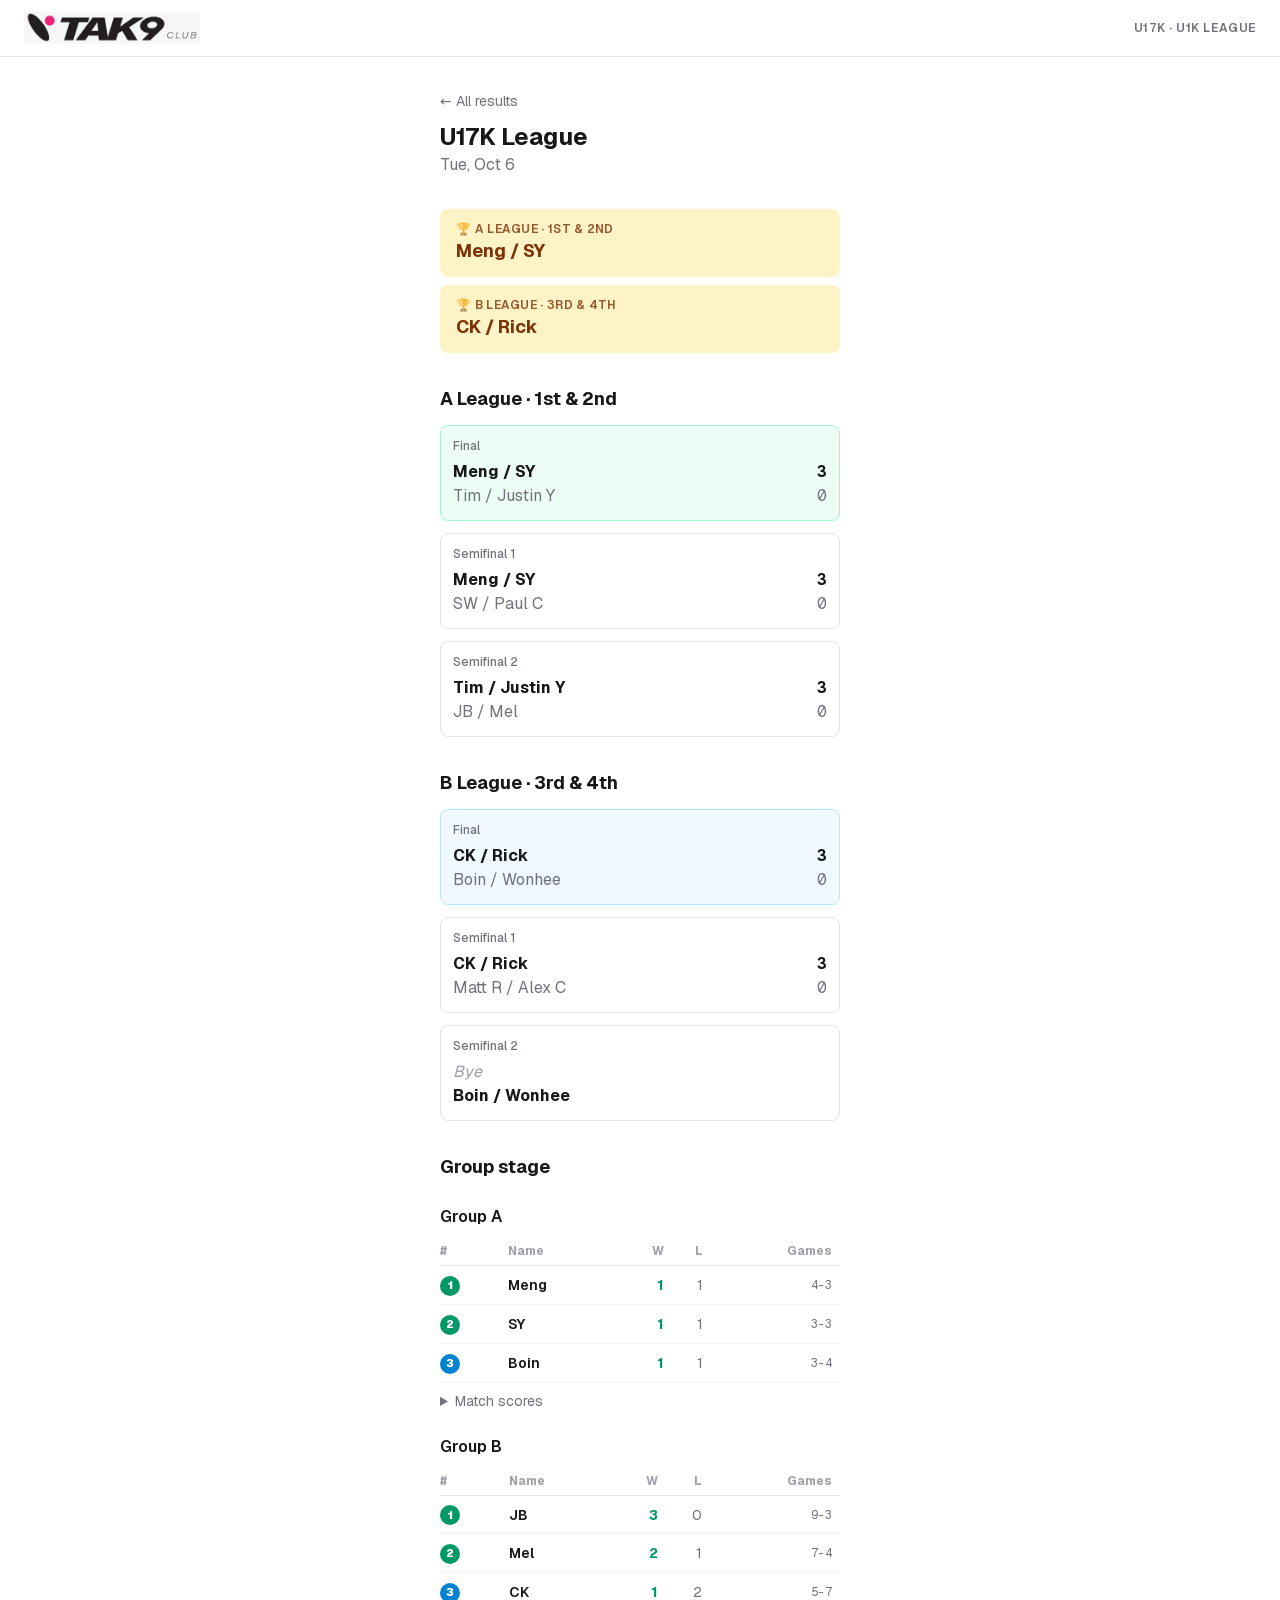
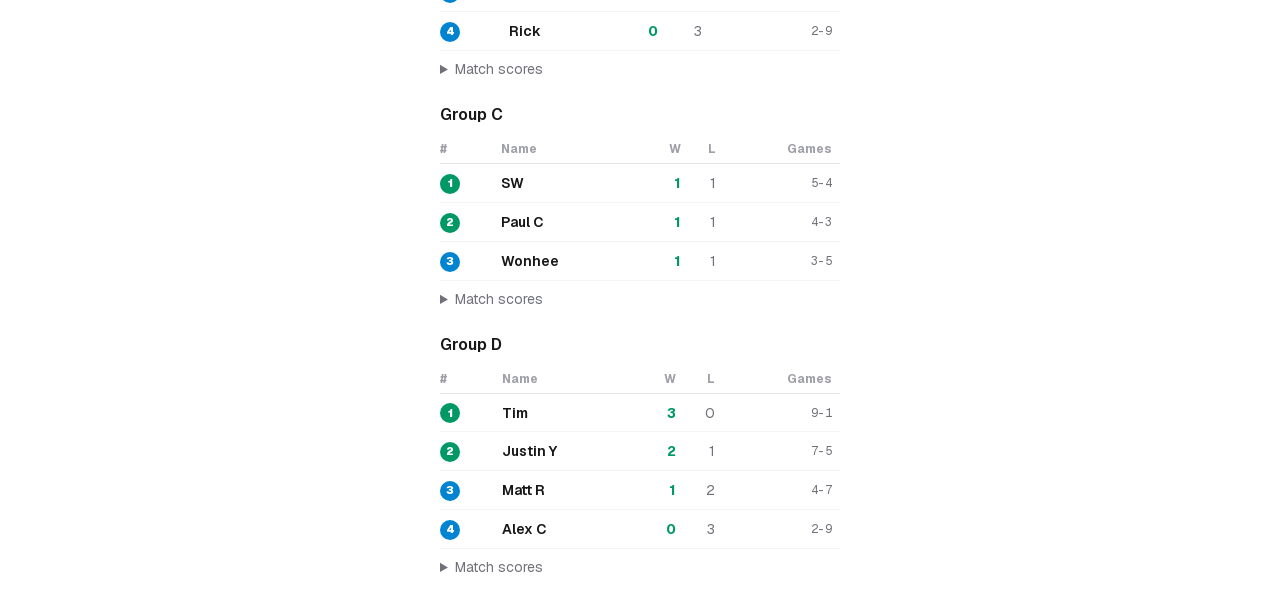
==== 2026-10-06-u17k/index.html @ 20614c5a "Results as of 2026-10-21 11:40" ====
<!DOCTYPE html><html lang="en" class="geist_a71539c9-module__T19VSG__variable geist_mono_8d43a2aa-module__8Li5zG__variable h-full antialiased"><head><meta name="robots" content="noindex, nofollow"><meta charSet="utf-8"/><meta name="viewport" content="width=device-width, initial-scale=1, viewport-fit=cover"/><link rel="preload" href="../assets/tak9-logo.png" as="image"/><link rel="stylesheet" href="../assets/chunks/3dsnnazrlipmu.css" data-precedence="next"/><meta name="theme-color" content="#ffffff" media="(prefers-color-scheme: light)"/><meta name="theme-color" content="#18181b" media="(prefers-color-scheme: dark)"/><title>U17K results · Tue, Oct 6</title><meta name="description" content="TAK9 club members, payments, lessons, and the U17K / U1K league."/><link rel="manifest" /><meta name="mobile-web-app-capable" content="yes"/><meta name="apple-mobile-web-app-title" content="TAK9"/><meta name="apple-mobile-web-app-status-bar-style" content="default"/><link rel="icon"  sizes="256x256" type="image/x-icon"/><link rel="apple-touch-icon"  sizes="180x180" type="image/png"/><meta name="next-size-adjust" content=""/></head><body class="min-h-full flex flex-col bg-white text-zinc-900 dark:bg-zinc-950 dark:text-zinc-100"><div hidden=""><!--$--><!--/$--></div><header class="border-b border-zinc-200 bg-white px-4 py-3 sm:px-6 dark:border-zinc-800 dark:bg-zinc-900 "><div class="mx-auto flex max-w-7xl flex-wrap items-center justify-between gap-x-4 gap-y-2"><img src="../assets/tak9-logo.png" alt="TAK9 CLUB Logo" class="h-8 w-auto object-contain dark:rounded dark:bg-white dark:px-2 dark:py-0.5"/><span class="text-xs font-semibold tracking-wider text-zinc-500 dark:text-zinc-400">U17K · U1K LEAGUE</span></div></header><main class="flex flex-1 flex-col"><div class="mx-auto flex w-full max-w-md flex-col gap-8 px-4 py-8 sm:px-6"><div><a class="text-sm text-zinc-500 hover:text-zinc-900 dark:hover:text-zinc-200" href="../">← All results</a><h1 class="mt-2 text-2xl font-bold">U17K<!-- --> League</h1><p class="text-zinc-500">Tue, Oct 6</p></div><section class="flex flex-col gap-2"><div class="rounded-lg bg-amber-100 px-4 py-3 text-amber-900 dark:bg-amber-900/30 dark:text-amber-200"><div class="text-xs font-semibold tracking-wide uppercase opacity-80">🏆 <!-- -->A League · 1st &amp; 2nd</div><div class="text-lg font-bold">Meng / SY</div></div><div class="rounded-lg bg-amber-100 px-4 py-3 text-amber-900 dark:bg-amber-900/30 dark:text-amber-200"><div class="text-xs font-semibold tracking-wide uppercase opacity-80">🏆 <!-- -->B League · 3rd &amp; 4th</div><div class="text-lg font-bold">CK / Rick</div></div></section><section class="flex flex-col gap-3"><h2 class="text-lg font-bold">A League · 1st &amp; 2nd</h2><div class="rounded-lg border p-3 border-emerald-200 bg-emerald-50 dark:border-emerald-900 dark:bg-emerald-950/40"><div class="mb-1.5 text-xs font-medium text-zinc-500">Final</div><div class="flex items-center justify-between gap-3"><span class="font-bold">Meng / SY</span><span class="font-mono font-bold">3</span></div><div class="flex items-center justify-between gap-3"><span class="text-zinc-500">Tim / Justin Y</span><span class="font-mono text-zinc-500">0</span></div></div><div class="rounded-lg border p-3 border-zinc-200 dark:border-zinc-800"><div class="mb-1.5 text-xs font-medium text-zinc-500">Semifinal 1</div><div class="flex items-center justify-between gap-3"><span class="font-bold">Meng / SY</span><span class="font-mono font-bold">3</span></div><div class="flex items-center justify-between gap-3"><span class="text-zinc-500">SW / Paul C</span><span class="font-mono text-zinc-500">0</span></div></div><div class="rounded-lg border p-3 border-zinc-200 dark:border-zinc-800"><div class="mb-1.5 text-xs font-medium text-zinc-500">Semifinal 2</div><div class="flex items-center justify-between gap-3"><span class="font-bold">Tim / Justin Y</span><span class="font-mono font-bold">3</span></div><div class="flex items-center justify-between gap-3"><span class="text-zinc-500">JB / Mel</span><span class="font-mono text-zinc-500">0</span></div></div></section><section class="flex flex-col gap-3"><h2 class="text-lg font-bold">B League · 3rd &amp; 4th</h2><div class="rounded-lg border p-3 border-sky-200 bg-sky-50 dark:border-sky-900 dark:bg-sky-950/40"><div class="mb-1.5 text-xs font-medium text-zinc-500">Final</div><div class="flex items-center justify-between gap-3"><span class="font-bold">CK / Rick</span><span class="font-mono font-bold">3</span></div><div class="flex items-center justify-between gap-3"><span class="text-zinc-500">Boin / Wonhee</span><span class="font-mono text-zinc-500">0</span></div></div><div class="rounded-lg border p-3 border-zinc-200 dark:border-zinc-800"><div class="mb-1.5 text-xs font-medium text-zinc-500">Semifinal 1</div><div class="flex items-center justify-between gap-3"><span class="font-bold">CK / Rick</span><span class="font-mono font-bold">3</span></div><div class="flex items-center justify-between gap-3"><span class="text-zinc-500">Matt R / Alex C</span><span class="font-mono text-zinc-500">0</span></div></div><div class="rounded-lg border p-3 border-zinc-200 dark:border-zinc-800"><div class="mb-1.5 text-xs font-medium text-zinc-500">Semifinal 2</div><div class="flex items-center justify-between gap-3"><span class="text-zinc-400 italic">Bye</span><span class="font-mono text-zinc-500"></span></div><div class="flex items-center justify-between gap-3"><span class="font-bold">Boin / Wonhee</span><span class="font-mono font-bold"></span></div></div></section><section class="flex flex-col gap-6"><h2 class="text-lg font-bold">Group stage</h2><div class="flex flex-col gap-2"><h3 class="font-semibold">Group <!-- -->A</h3><table class="w-full text-sm"><thead><tr class="border-b border-zinc-200 text-left text-xs font-bold text-zinc-400 dark:border-zinc-800"><th class="py-1.5 pr-2">#</th><th class="py-1.5 pr-2">Name</th><th class="py-1.5 pr-2 text-right">W</th><th class="py-1.5 pr-2 text-right">L</th><th class="py-1.5 pr-2 text-right">Games</th></tr></thead><tbody><tr class="border-b border-zinc-100 dark:border-zinc-900"><td class="py-2 pr-2 font-bold"><span class="inline-flex h-5 w-5 items-center justify-center rounded-full text-[11px] bg-emerald-600 text-white font-black">1</span></td><td class="py-2 pr-2 font-semibold">Meng</td><td class="py-2 pr-2 text-right font-bold text-emerald-600 dark:text-emerald-400">1</td><td class="py-2 pr-2 text-right text-zinc-500">1</td><td class="py-2 pr-2 text-right text-zinc-500 font-mono text-xs">4<!-- -->-<!-- -->3</td></tr><tr class="border-b border-zinc-100 dark:border-zinc-900"><td class="py-2 pr-2 font-bold"><span class="inline-flex h-5 w-5 items-center justify-center rounded-full text-[11px] bg-emerald-600 text-white font-black">2</span></td><td class="py-2 pr-2 font-semibold">SY</td><td class="py-2 pr-2 text-right font-bold text-emerald-600 dark:text-emerald-400">1</td><td class="py-2 pr-2 text-right text-zinc-500">1</td><td class="py-2 pr-2 text-right text-zinc-500 font-mono text-xs">3<!-- -->-<!-- -->3</td></tr><tr class="border-b border-zinc-100 dark:border-zinc-900"><td class="py-2 pr-2 font-bold"><span class="inline-flex h-5 w-5 items-center justify-center rounded-full text-[11px] bg-sky-600 text-white font-black">3</span></td><td class="py-2 pr-2 font-semibold">Boin</td><td class="py-2 pr-2 text-right font-bold text-emerald-600 dark:text-emerald-400">1</td><td class="py-2 pr-2 text-right text-zinc-500">1</td><td class="py-2 pr-2 text-right text-zinc-500 font-mono text-xs">3<!-- -->-<!-- -->4</td></tr></tbody></table><details class="text-sm"><summary class="cursor-pointer text-zinc-500">Match scores</summary><ul class="mt-2 flex flex-col gap-1"><li class="grid grid-cols-[1fr_auto_1fr] items-center gap-3"><span class="font-semibold">Meng</span><span class="font-mono text-xs text-zinc-500">3-0</span><span class="text-right text-zinc-500">SY</span></li><li class="grid grid-cols-[1fr_auto_1fr] items-center gap-3"><span class="text-zinc-500">Meng</span><span class="font-mono text-xs text-zinc-500">1-3</span><span class="text-right font-semibold">Boin</span></li><li class="grid grid-cols-[1fr_auto_1fr] items-center gap-3"><span class="font-semibold">SY</span><span class="font-mono text-xs text-zinc-500">3-0</span><span class="text-right text-zinc-500">Boin</span></li></ul></details></div><div class="flex flex-col gap-2"><h3 class="font-semibold">Group <!-- -->B</h3><table class="w-full text-sm"><thead><tr class="border-b border-zinc-200 text-left text-xs font-bold text-zinc-400 dark:border-zinc-800"><th class="py-1.5 pr-2">#</th><th class="py-1.5 pr-2">Name</th><th class="py-1.5 pr-2 text-right">W</th><th class="py-1.5 pr-2 text-right">L</th><th class="py-1.5 pr-2 text-right">Games</th></tr></thead><tbody><tr class="border-b border-zinc-100 dark:border-zinc-900"><td class="py-2 pr-2 font-bold"><span class="inline-flex h-5 w-5 items-center justify-center rounded-full text-[11px] bg-emerald-600 text-white font-black">1</span></td><td class="py-2 pr-2 font-semibold">JB</td><td class="py-2 pr-2 text-right font-bold text-emerald-600 dark:text-emerald-400">3</td><td class="py-2 pr-2 text-right text-zinc-500">0</td><td class="py-2 pr-2 text-right text-zinc-500 font-mono text-xs">9<!-- -->-<!-- -->3</td></tr><tr class="border-b border-zinc-100 dark:border-zinc-900"><td class="py-2 pr-2 font-bold"><span class="inline-flex h-5 w-5 items-center justify-center rounded-full text-[11px] bg-emerald-600 text-white font-black">2</span></td><td class="py-2 pr-2 font-semibold">Mel</td><td class="py-2 pr-2 text-right font-bold text-emerald-600 dark:text-emerald-400">2</td><td class="py-2 pr-2 text-right text-zinc-500">1</td><td class="py-2 pr-2 text-right text-zinc-500 font-mono text-xs">7<!-- -->-<!-- -->4</td></tr><tr class="border-b border-zinc-100 dark:border-zinc-900"><td class="py-2 pr-2 font-bold"><span class="inline-flex h-5 w-5 items-center justify-center rounded-full text-[11px] bg-sky-600 text-white font-black">3</span></td><td class="py-2 pr-2 font-semibold">CK</td><td class="py-2 pr-2 text-right font-bold text-emerald-600 dark:text-emerald-400">1</td><td class="py-2 pr-2 text-right text-zinc-500">2</td><td class="py-2 pr-2 text-right text-zinc-500 font-mono text-xs">5<!-- -->-<!-- -->7</td></tr><tr class="border-b border-zinc-100 dark:border-zinc-900"><td class="py-2 pr-2 font-bold"><span class="inline-flex h-5 w-5 items-center justify-center rounded-full text-[11px] bg-sky-600 text-white font-black">4</span></td><td class="py-2 pr-2 font-semibold">Rick</td><td class="py-2 pr-2 text-right font-bold text-emerald-600 dark:text-emerald-400">0</td><td class="py-2 pr-2 text-right text-zinc-500">3</td><td class="py-2 pr-2 text-right text-zinc-500 font-mono text-xs">2<!-- -->-<!-- -->9</td></tr></tbody></table><details class="text-sm"><summary class="cursor-pointer text-zinc-500">Match scores</summary><ul class="mt-2 flex flex-col gap-1"><li class="grid grid-cols-[1fr_auto_1fr] items-center gap-3"><span class="font-semibold">Mel</span><span class="font-mono text-xs text-zinc-500">3-1</span><span class="text-right text-zinc-500">CK</span></li><li class="grid grid-cols-[1fr_auto_1fr] items-center gap-3"><span class="text-zinc-500">Rick</span><span class="font-mono text-xs text-zinc-500">1-3</span><span class="text-right font-semibold">JB</span></li><li class="grid grid-cols-[1fr_auto_1fr] items-center gap-3"><span class="font-semibold">Mel</span><span class="font-mono text-xs text-zinc-500">3-0</span><span class="text-right text-zinc-500">Rick</span></li><li class="grid grid-cols-[1fr_auto_1fr] items-center gap-3"><span class="text-zinc-500">CK</span><span class="font-mono text-xs text-zinc-500">1-3</span><span class="text-right font-semibold">JB</span></li><li class="grid grid-cols-[1fr_auto_1fr] items-center gap-3"><span class="text-zinc-500">Mel</span><span class="font-mono text-xs text-zinc-500">1-3</span><span class="text-right font-semibold">JB</span></li><li class="grid grid-cols-[1fr_auto_1fr] items-center gap-3"><span class="font-semibold">CK</span><span class="font-mono text-xs text-zinc-500">3-1</span><span class="text-right text-zinc-500">Rick</span></li></ul></details></div><div class="flex flex-col gap-2"><h3 class="font-semibold">Group <!-- -->C</h3><table class="w-full text-sm"><thead><tr class="border-b border-zinc-200 text-left text-xs font-bold text-zinc-400 dark:border-zinc-800"><th class="py-1.5 pr-2">#</th><th class="py-1.5 pr-2">Name</th><th class="py-1.5 pr-2 text-right">W</th><th class="py-1.5 pr-2 text-right">L</th><th class="py-1.5 pr-2 text-right">Games</th></tr></thead><tbody><tr class="border-b border-zinc-100 dark:border-zinc-900"><td class="py-2 pr-2 font-bold"><span class="inline-flex h-5 w-5 items-center justify-center rounded-full text-[11px] bg-emerald-600 text-white font-black">1</span></td><td class="py-2 pr-2 font-semibold">SW</td><td class="py-2 pr-2 text-right font-bold text-emerald-600 dark:text-emerald-400">1</td><td class="py-2 pr-2 text-right text-zinc-500">1</td><td class="py-2 pr-2 text-right text-zinc-500 font-mono text-xs">5<!-- -->-<!-- -->4</td></tr><tr class="border-b border-zinc-100 dark:border-zinc-900"><td class="py-2 pr-2 font-bold"><span class="inline-flex h-5 w-5 items-center justify-center rounded-full text-[11px] bg-emerald-600 text-white font-black">2</span></td><td class="py-2 pr-2 font-semibold">Paul C</td><td class="py-2 pr-2 text-right font-bold text-emerald-600 dark:text-emerald-400">1</td><td class="py-2 pr-2 text-right text-zinc-500">1</td><td class="py-2 pr-2 text-right text-zinc-500 font-mono text-xs">4<!-- -->-<!-- -->3</td></tr><tr class="border-b border-zinc-100 dark:border-zinc-900"><td class="py-2 pr-2 font-bold"><span class="inline-flex h-5 w-5 items-center justify-center rounded-full text-[11px] bg-sky-600 text-white font-black">3</span></td><td class="py-2 pr-2 font-semibold">Wonhee</td><td class="py-2 pr-2 text-right font-bold text-emerald-600 dark:text-emerald-400">1</td><td class="py-2 pr-2 text-right text-zinc-500">1</td><td class="py-2 pr-2 text-right text-zinc-500 font-mono text-xs">3<!-- -->-<!-- -->5</td></tr></tbody></table><details class="text-sm"><summary class="cursor-pointer text-zinc-500">Match scores</summary><ul class="mt-2 flex flex-col gap-1"><li class="grid grid-cols-[1fr_auto_1fr] items-center gap-3"><span class="text-zinc-500">Paul C</span><span class="font-mono text-xs text-zinc-500">1-3</span><span class="text-right font-semibold">SW</span></li><li class="grid grid-cols-[1fr_auto_1fr] items-center gap-3"><span class="font-semibold">Paul C</span><span class="font-mono text-xs text-zinc-500">3-0</span><span class="text-right text-zinc-500">Wonhee</span></li><li class="grid grid-cols-[1fr_auto_1fr] items-center gap-3"><span class="text-zinc-500">SW</span><span class="font-mono text-xs text-zinc-500">2-3</span><span class="text-right font-semibold">Wonhee</span></li></ul></details></div><div class="flex flex-col gap-2"><h3 class="font-semibold">Group <!-- -->D</h3><table class="w-full text-sm"><thead><tr class="border-b border-zinc-200 text-left text-xs font-bold text-zinc-400 dark:border-zinc-800"><th class="py-1.5 pr-2">#</th><th class="py-1.5 pr-2">Name</th><th class="py-1.5 pr-2 text-right">W</th><th class="py-1.5 pr-2 text-right">L</th><th class="py-1.5 pr-2 text-right">Games</th></tr></thead><tbody><tr class="border-b border-zinc-100 dark:border-zinc-900"><td class="py-2 pr-2 font-bold"><span class="inline-flex h-5 w-5 items-center justify-center rounded-full text-[11px] bg-emerald-600 text-white font-black">1</span></td><td class="py-2 pr-2 font-semibold">Tim</td><td class="py-2 pr-2 text-right font-bold text-emerald-600 dark:text-emerald-400">3</td><td class="py-2 pr-2 text-right text-zinc-500">0</td><td class="py-2 pr-2 text-right text-zinc-500 font-mono text-xs">9<!-- -->-<!-- -->1</td></tr><tr class="border-b border-zinc-100 dark:border-zinc-900"><td class="py-2 pr-2 font-bold"><span class="inline-flex h-5 w-5 items-center justify-center rounded-full text-[11px] bg-emerald-600 text-white font-black">2</span></td><td class="py-2 pr-2 font-semibold">Justin Y</td><td class="py-2 pr-2 text-right font-bold text-emerald-600 dark:text-emerald-400">2</td><td class="py-2 pr-2 text-right text-zinc-500">1</td><td class="py-2 pr-2 text-right text-zinc-500 font-mono text-xs">7<!-- -->-<!-- -->5</td></tr><tr class="border-b border-zinc-100 dark:border-zinc-900"><td class="py-2 pr-2 font-bold"><span class="inline-flex h-5 w-5 items-center justify-center rounded-full text-[11px] bg-sky-600 text-white font-black">3</span></td><td class="py-2 pr-2 font-semibold">Matt R</td><td class="py-2 pr-2 text-right font-bold text-emerald-600 dark:text-emerald-400">1</td><td class="py-2 pr-2 text-right text-zinc-500">2</td><td class="py-2 pr-2 text-right text-zinc-500 font-mono text-xs">4<!-- -->-<!-- -->7</td></tr><tr class="border-b border-zinc-100 dark:border-zinc-900"><td class="py-2 pr-2 font-bold"><span class="inline-flex h-5 w-5 items-center justify-center rounded-full text-[11px] bg-sky-600 text-white font-black">4</span></td><td class="py-2 pr-2 font-semibold">Alex C</td><td class="py-2 pr-2 text-right font-bold text-emerald-600 dark:text-emerald-400">0</td><td class="py-2 pr-2 text-right text-zinc-500">3</td><td class="py-2 pr-2 text-right text-zinc-500 font-mono text-xs">2<!-- -->-<!-- -->9</td></tr></tbody></table><details class="text-sm"><summary class="cursor-pointer text-zinc-500">Match scores</summary><ul class="mt-2 flex flex-col gap-1"><li class="grid grid-cols-[1fr_auto_1fr] items-center gap-3"><span class="font-semibold">Tim</span><span class="font-mono text-xs text-zinc-500">3-0</span><span class="text-right text-zinc-500">Matt R</span></li><li class="grid grid-cols-[1fr_auto_1fr] items-center gap-3"><span class="font-semibold">Justin Y</span><span class="font-mono text-xs text-zinc-500">3-1</span><span class="text-right text-zinc-500">Alex C</span></li><li class="grid grid-cols-[1fr_auto_1fr] items-center gap-3"><span class="font-semibold">Tim</span><span class="font-mono text-xs text-zinc-500">3-1</span><span class="text-right text-zinc-500">Justin Y</span></li><li class="grid grid-cols-[1fr_auto_1fr] items-center gap-3"><span class="font-semibold">Matt R</span><span class="font-mono text-xs text-zinc-500">3-1</span><span class="text-right text-zinc-500">Alex C</span></li><li class="grid grid-cols-[1fr_auto_1fr] items-center gap-3"><span class="font-semibold">Tim</span><span class="font-mono text-xs text-zinc-500">3-0</span><span class="text-right text-zinc-500">Alex C</span></li><li class="grid grid-cols-[1fr_auto_1fr] items-center gap-3"><span class="text-zinc-500">Matt R</span><span class="font-mono text-xs text-zinc-500">1-3</span><span class="text-right font-semibold">Justin Y</span></li></ul></details></div></section></div><!--$--><!--/$--></main></body></html>
---- assets/chunks/3dsnnazrlipmu.css ----
@font-face{font-family:Geist;font-style:normal;font-weight:100 900;font-display:swap;src:url(../media/fef07dbb0973bf53-s.3p2_lha1f2xer.woff2)format("woff2");unicode-range:U+460-52F,U+1C80-1C8A,U+20B4,U+2DE0-2DFF,U+A640-A69F,U+FE2E-FE2F}@font-face{font-family:Geist;font-style:normal;font-weight:100 900;font-display:swap;src:url(../media/8a480f0b521d4e75-s.1qq4vpdcun5oj.woff2)format("woff2");unicode-range:U+301,U+400-45F,U+490-491,U+4B0-4B1,U+2116}@font-face{font-family:Geist;font-style:normal;font-weight:100 900;font-display:swap;src:url(../media/53b9e256198e5412-s.390ncx5urfkfu.woff2)format("woff2");unicode-range:U+102-103,U+110-111,U+128-129,U+168-169,U+1A0-1A1,U+1AF-1B0,U+300-301,U+303-304,U+308-309,U+323,U+329,U+1EA0-1EF9,U+20AB}@font-face{font-family:Geist;font-style:normal;font-weight:100 900;font-display:swap;src:url(../media/7178b3e590c64307-s.21jp631_3pja2.woff2)format("woff2");unicode-range:U+100-2BA,U+2BD-2C5,U+2C7-2CC,U+2CE-2D7,U+2DD-2FF,U+304,U+308,U+329,U+1D00-1DBF,U+1E00-1E9F,U+1EF2-1EFF,U+2020,U+20A0-20AB,U+20AD-20C4,U+2113,U+2C60-2C7F,U+A720-A7FF}@font-face{font-family:Geist;font-style:normal;font-weight:100 900;font-display:swap;src:url(../media/caa3a2e1cccd8315-s.p.0wgildi0cnwt9.woff2)format("woff2");unicode-range:U+??,U+131,U+152-153,U+2BB-2BC,U+2C6,U+2DA,U+2DC,U+304,U+308,U+329,U+2000-206F,U+20AC,U+2122,U+2191,U+2193,U+2212,U+2215,U+FEFF,U+FFFD}@font-face{font-family:Geist Fallback;src:local(Arial);ascent-override:95.94%;descent-override:28.16%;line-gap-override:0.0%;size-adjust:104.76%}.geist_a71539c9-module__T19VSG__className{font-family:Geist,Geist Fallback;font-style:normal}.geist_a71539c9-module__T19VSG__variable{--font-geist-sans:"Geist", "Geist Fallback"}
@font-face{font-family:Geist Mono;font-style:normal;font-weight:100 900;font-display:swap;src:url(../media/5ce348bf30bf5439-s.31988l_ccedte.woff2)format("woff2");unicode-range:U+460-52F,U+1C80-1C8A,U+20B4,U+2DE0-2DFF,U+A640-A69F,U+FE2E-FE2F}@font-face{font-family:Geist Mono;font-style:normal;font-weight:100 900;font-display:swap;src:url(../media/4fa387ec64143e14-s.2tuy5pz7dlieh.woff2)format("woff2");unicode-range:U+301,U+400-45F,U+490-491,U+4B0-4B1,U+2116}@font-face{font-family:Geist Mono;font-style:normal;font-weight:100 900;font-display:swap;src:url(../media/6306c77e7c8268e4-s.2dbetqa9o8jxf.woff2)format("woff2");unicode-range:U+2000-2001,U+2004-2008,U+200A,U+23B8-23BD,U+2500-259F}@font-face{font-family:Geist Mono;font-style:normal;font-weight:100 900;font-display:swap;src:url(../media/7d817b4c03b0c5f1-s.1uyisp29ctx0d.woff2)format("woff2");unicode-range:U+102-103,U+110-111,U+128-129,U+168-169,U+1A0-1A1,U+1AF-1B0,U+300-301,U+303-304,U+308-309,U+323,U+329,U+1EA0-1EF9,U+20AB}@font-face{font-family:Geist Mono;font-style:normal;font-weight:100 900;font-display:swap;src:url(../media/bbc41e54d2fcbd21-s.1rgnod-3esatf.woff2)format("woff2");unicode-range:U+100-2BA,U+2BD-2C5,U+2C7-2CC,U+2CE-2D7,U+2DD-2FF,U+304,U+308,U+329,U+1D00-1DBF,U+1E00-1E9F,U+1EF2-1EFF,U+2020,U+20A0-20AB,U+20AD-20C4,U+2113,U+2C60-2C7F,U+A720-A7FF}@font-face{font-family:Geist Mono;font-style:normal;font-weight:100 900;font-display:swap;src:url(../media/797e433ab948586e-s.p.0r6juujl39pe6.woff2)format("woff2");unicode-range:U+??,U+131,U+152-153,U+2BB-2BC,U+2C6,U+2DA,U+2DC,U+304,U+308,U+329,U+2000-206F,U+20AC,U+2122,U+2191,U+2193,U+2212,U+2215,U+FEFF,U+FFFD}@font-face{font-family:Geist Mono Fallback;src:local(Arial);ascent-override:74.67%;descent-override:21.92%;line-gap-override:0.0%;size-adjust:134.59%}.geist_mono_8d43a2aa-module__8Li5zG__className{font-family:Geist Mono,Geist Mono Fallback;font-style:normal}.geist_mono_8d43a2aa-module__8Li5zG__variable{--font-geist-mono:"Geist Mono", "Geist Mono Fallback"}
@layer properties{@supports (((-webkit-hyphens:none)) and (not (margin-trim:inline))) or ((-moz-orient:inline) and (not (color:rgb(from red r g b)))){*,:before,:after,::backdrop{--tw-translate-x:0;--tw-translate-y:0;--tw-translate-z:0;--tw-rotate-x:initial;--tw-rotate-y:initial;--tw-rotate-z:initial;--tw-skew-x:initial;--tw-skew-y:initial;--tw-divide-y-reverse:0;--tw-border-style:solid;--tw-leading:initial;--tw-font-weight:initial;--tw-tracking:initial;--tw-ordinal:initial;--tw-slashed-zero:initial;--tw-numeric-figure:initial;--tw-numeric-spacing:initial;--tw-numeric-fraction:initial;--tw-shadow:0 0 #0000;--tw-shadow-color:initial;--tw-shadow-alpha:100%;--tw-inset-shadow:0 0 #0000;--tw-inset-shadow-color:initial;--tw-inset-shadow-alpha:100%;--tw-ring-color:initial;--tw-ring-shadow:0 0 #0000;--tw-inset-ring-color:initial;--tw-inset-ring-shadow:0 0 #0000;--tw-ring-inset:initial;--tw-ring-offset-width:0px;--tw-ring-offset-color:#fff;--tw-ring-offset-shadow:0 0 #0000;--tw-blur:initial;--tw-brightness:initial;--tw-contrast:initial;--tw-grayscale:initial;--tw-hue-rotate:initial;--tw-invert:initial;--tw-opacity:initial;--tw-saturate:initial;--tw-sepia:initial;--tw-drop-shadow:initial;--tw-drop-shadow-color:initial;--tw-drop-shadow-alpha:100%;--tw-drop-shadow-size:initial;--tw-backdrop-blur:initial;--tw-backdrop-brightness:initial;--tw-backdrop-contrast:initial;--tw-backdrop-grayscale:initial;--tw-backdrop-hue-rotate:initial;--tw-backdrop-invert:initial;--tw-backdrop-opacity:initial;--tw-backdrop-saturate:initial;--tw-backdrop-sepia:initial;--tw-duration:initial}}}@layer theme{:root,:host{--font-sans:var(--font-geist-sans), "Apple SD Gothic Neo", "Malgun Gothic", "Noto Sans KR", system-ui, sans-serif;--color-red-50:#fef2f2;--color-red-100:#ffe2e2;--color-red-200:#ffcaca;--color-red-300:#ffa3a3;--color-red-400:#ff6568;--color-red-500:#fb2c36;--color-red-600:#e40014;--color-red-700:#bf000f;--color-red-800:#9f0712;--color-red-900:#82181a;--color-red-950:#460809;--color-amber-50:#fffbeb;--color-amber-100:#fef3c6;--color-amber-200:#fee685;--color-amber-300:#ffd236;--color-amber-400:#fcbb00;--color-amber-500:#f99c00;--color-amber-600:#dd7400;--color-amber-700:#b75000;--color-amber-800:#953d00;--color-amber-900:#7b3306;--color-amber-950:#461901;--color-emerald-50:#ecfdf5;--color-emerald-100:#d0fae5;--color-emerald-200:#a4f4cf;--color-emerald-300:#5ee9b5;--color-emerald-400:#00d294;--color-emerald-500:#00bb7f;--color-emerald-600:#009767;--color-emerald-700:#007956;--color-emerald-800:#005f46;--color-emerald-900:#004e3b;--color-emerald-950:#002c22;--color-sky-50:#f0f9ff;--color-sky-100:#dff2fe;--color-sky-200:#b8e6fe;--color-sky-300:#77d4ff;--color-sky-400:#00bcfe;--color-sky-500:#00a5ef;--color-sky-600:#0084cc;--color-sky-800:#005986;--color-sky-900:#024a70;--color-sky-950:#052f4a;--color-indigo-100:#e0e7ff;--color-indigo-200:#c7d2ff;--color-indigo-300:#a4b3ff;--color-indigo-400:#7d87ff;--color-indigo-500:#625fff;--color-indigo-600:#4f39f6;--color-indigo-700:#432dd7;--color-indigo-800:#372aac;--color-indigo-950:#1e1a4d;--color-violet-50:#f5f3ff;--color-violet-100:#ede9fe;--color-violet-200:#ddd6ff;--color-violet-300:#c4b4ff;--color-violet-500:#8d54ff;--color-violet-800:#5d0ec0;--color-violet-900:#4d179a;--color-violet-950:#2f0d68;--color-fuchsia-50:#fdf4ff;--color-fuchsia-100:#fae8ff;--color-fuchsia-200:#f6cfff;--color-fuchsia-300:#f2a9ff;--color-fuchsia-700:#a600b5;--color-fuchsia-900:#721378;--color-fuchsia-950:#4b004f;--color-rose-50:#fff1f2;--color-rose-200:#ffccd3;--color-rose-300:#ffa2ae;--color-rose-500:#ff2357;--color-rose-600:#e70044;--color-rose-800:#a30037;--color-rose-900:#8b0836;--color-rose-950:#4d0218;--color-zinc-50:#fafafa;--color-zinc-100:#f4f4f5;--color-zinc-200:#e4e4e7;--color-zinc-300:#d4d4d8;--color-zinc-400:#9f9fa9;--color-zinc-500:#71717b;--color-zinc-600:#52525c;--color-zinc-700:#3f3f46;--color-zinc-800:#27272a;--color-zinc-900:#18181b;--color-zinc-950:#09090b;--color-black:#000;--color-white:#fff;--spacing:.25rem;--container-xs:20rem;--container-sm:24rem;--container-md:28rem;--container-2xl:42rem;--container-3xl:48rem;--container-5xl:64rem;--container-6xl:72rem;--container-7xl:80rem;--text-xs:.75rem;--text-xs--line-height:calc(1 / .75);--text-sm:.875rem;--text-sm--line-height:calc(1.25 / .875);--text-base:1rem;--text-base--line-height:calc(1.5 / 1);--text-lg:1.125rem;--text-lg--line-height:calc(1.75 / 1.125);--text-xl:1.25rem;--text-xl--line-height:calc(1.75 / 1.25);--text-2xl:1.5rem;--text-2xl--line-height:calc(2 / 1.5);--text-3xl:1.875rem;--text-3xl--line-height:calc(2.25 / 1.875);--text-4xl:2.25rem;--text-4xl--line-height:calc(2.5 / 2.25);--text-5xl:3rem;--text-5xl--line-height:1;--text-6xl:3.75rem;--text-6xl--line-height:1;--font-weight-normal:400;--font-weight-medium:500;--font-weight-semibold:600;--font-weight-bold:700;--font-weight-extrabold:800;--font-weight-black:900;--tracking-tight:-.025em;--tracking-wide:.025em;--tracking-wider:.05em;--leading-tight:1.25;--leading-snug:1.375;--leading-relaxed:1.625;--radius-sm:.25rem;--radius-md:.375rem;--radius-lg:.5rem;--radius-xl:.75rem;--radius-2xl:1rem;--radius-3xl:1.5rem;--animate-ping:ping 1s cubic-bezier(0, 0, .2, 1) infinite;--animate-pulse:pulse 2s cubic-bezier(.4, 0, .6, 1) infinite;--blur-xs:4px;--blur-md:12px;--blur-2xl:40px;--default-transition-duration:.15s;--default-transition-timing-function:cubic-bezier(.4, 0, .2, 1);--default-font-family:var(--font-geist-sans), "Apple SD Gothic Neo", "Malgun Gothic", "Noto Sans KR", system-ui, sans-serif;--default-mono-font-family:var(--font-geist-mono)}@supports (color:lab(0% 0 0)){:root,:host{--color-red-50:lab(96.5005% 4.18508 1.52328);--color-red-100:lab(92.243% 10.2865 3.83865);--color-red-200:lab(86.017% 19.8815 7.75869);--color-red-300:lab(76.5514% 36.422 15.5335);--color-red-400:lab(63.7053% 60.745 31.3109);--color-red-500:lab(55.4814% 75.0732 48.8528);--color-red-600:lab(48.4493% 77.4328 61.5452);--color-red-700:lab(40.4273% 67.2623 53.7441);--color-red-800:lab(33.7174% 55.8993 41.0293);--color-red-900:lab(28.5139% 44.5539 29.0463);--color-red-950:lab(13.003% 29.04 16.7519);--color-amber-50:lab(98.6252% -.635922 8.42309);--color-amber-100:lab(95.916% -1.21653 23.111);--color-amber-200:lab(91.7203% -.505269 49.9084);--color-amber-300:lab(86.4156% 6.13147 78.3961);--color-amber-400:lab(80.1641% 16.6016 99.2089);--color-amber-500:lab(72.7183% 31.8672 97.9407);--color-amber-600:lab(60.3514% 40.5624 87.1228);--color-amber-700:lab(47.2709% 42.9082 69.2966);--color-amber-800:lab(37.8822% 37.1699 52.2718);--color-amber-900:lab(31.2288% 30.2627 40.0378);--color-amber-950:lab(15.8111% 20.9107 23.3752);--color-emerald-50:lab(97.8462% -6.94966 1.85487);--color-emerald-100:lab(94.9004% -17.0769 5.63836);--color-emerald-200:lab(90.2247% -31.039 9.47084);--color-emerald-300:lab(83.9203% -48.7124 13.8849);--color-emerald-400:lab(75.0771% -60.7313 19.4147);--color-emerald-500:lab(66.9756% -58.27 19.5419);--color-emerald-600:lab(55.0481% -49.9246 15.93);--color-emerald-700:lab(44.4871% -41.0396 11.0361);--color-emerald-800:lab(35.3675% -33.1188 8.04002);--color-emerald-900:lab(28.8637% -26.9249 5.45986);--color-emerald-950:lab(15.0582% -17.9507 2.38369);--color-sky-50:lab(97.3623% -2.33802 -4.13098);--color-sky-100:lab(94.3709% -4.56053 -8.23453);--color-sky-200:lab(88.6983% -11.3978 -16.8488);--color-sky-300:lab(80.3307% -20.2945 -31.385);--color-sky-400:lab(70.687% -23.6078 -45.9483);--color-sky-500:lab(63.3038% -18.433 -51.0407);--color-sky-600:lab(51.7754% -11.4712 -49.8349);--color-sky-800:lab(35.164% -9.57692 -34.4068);--color-sky-900:lab(29.1959% -8.34689 -28.2453);--color-sky-950:lab(17.8299% -5.31271 -21.1584);--color-indigo-100:lab(91.6577% 1.04591 -12.7199);--color-indigo-200:lab(84.4329% 3.18977 -23.9688);--color-indigo-300:lab(74.0235% 8.54138 -41.6075);--color-indigo-400:lab(59.866% 22.4834 -64.4485);--color-indigo-500:lab(48.295% 38.3129 -81.9673);--color-indigo-600:lab(38.4009% 52.6132 -92.3857);--color-indigo-700:lab(32.4486% 49.2217 -84.6695);--color-indigo-800:lab(26.6645% 37.9804 -68.6402);--color-indigo-950:lab(12.4853% 14.9672 -31.3418);--color-violet-50:lab(96.2416% 2.28849 -5.51657);--color-violet-100:lab(93.0838% 4.35197 -9.88284);--color-violet-200:lab(87.0888% 8.53688 -19.4189);--color-violet-300:lab(76.7419% 18.3911 -37.0706);--color-violet-500:lab(49.9355% 55.1776 -81.8963);--color-violet-800:lab(29.3188% 57.7986 -76.1493);--color-violet-900:lab(24.3783% 45.7525 -61.4902);--color-violet-950:lab(14.0706% 33.3353 -46.7553);--color-fuchsia-50:lab(97.1083% 4.46233 -4.09334);--color-fuchsia-100:lab(93.9419% 9.57647 -9.08735);--color-fuchsia-200:lab(87.7108% 19.9958 -18.2054);--color-fuchsia-300:lab(78.5378% 39.3533 -32.9615);--color-fuchsia-700:lab(39.787% 72.2653 -53.1244);--color-fuchsia-900:lab(27.755% 48.6174 -34.3553);--color-fuchsia-950:lab(15.7348% 39.0235 -27.4073);--color-rose-50:lab(96.2369% 4.94155 1.28011);--color-rose-200:lab(86.806% 19.1909 4.07754);--color-rose-300:lab(76.6339% 38.3549 9.68835);--color-rose-500:lab(56.101% 79.4328 31.4532);--color-rose-600:lab(49.1882% 81.577 36.0311);--color-rose-800:lab(34.6481% 60.802 20.1957);--color-rose-900:lab(29.7104% 51.514 12.6253);--color-rose-950:lab(14.2323% 34.0086 9.80922);--color-zinc-50:lab(98.26% 0 0);--color-zinc-100:lab(96.1634% .0993311 -.364041);--color-zinc-200:lab(90.6853% .399232 -1.45452);--color-zinc-300:lab(84.9837% .601262 -2.17986);--color-zinc-400:lab(65.6464% 1.53497 -5.42429);--color-zinc-500:lab(47.8878% 1.65477 -5.77283);--color-zinc-600:lab(35.1166% 1.78212 -6.1173);--color-zinc-700:lab(26.8019% 1.35387 -4.68303);--color-zinc-800:lab(15.7305% .613764 -2.16959);--color-zinc-900:lab(8.30603% .618205 -2.16572);--color-zinc-950:lab(2.51107% .242703 -.886115)}}}@layer base{*,:after,:before,::backdrop{box-sizing:border-box;border:0 solid;margin:0;padding:0}::file-selector-button{box-sizing:border-box;border:0 solid;margin:0;padding:0}html,:host{-webkit-text-size-adjust:100%;tab-size:4;line-height:1.5;font-family:var(--default-font-family,-apple-system, BlinkMacSystemFont, "Segoe UI", Roboto, "Helvetica Neue", "Noto Sans", Arial, sans-serif, "Apple Color Emoji", "Segoe UI Emoji", "Segoe UI Symbol", "Noto Color Emoji");font-feature-settings:var(--default-font-feature-settings,normal);font-variation-settings:var(--default-font-variation-settings,normal);-webkit-tap-highlight-color:transparent}hr{height:0;color:inherit;border-top-width:1px}abbr:where([title]){-webkit-text-decoration:underline dotted;text-decoration:underline dotted}h1,h2,h3,h4,h5,h6{font-size:inherit;font-weight:inherit}a{color:inherit;-webkit-text-decoration:inherit;-webkit-text-decoration:inherit;-webkit-text-decoration:inherit;-webkit-text-decoration:inherit;text-decoration:inherit}b,strong{font-weight:bolder}code,kbd,samp,pre{font-family:var(--default-mono-font-family,ui-monospace, SFMono-Regular, Menlo, Monaco, Consolas, "Liberation Mono", "Courier New", monospace);font-feature-settings:var(--default-mono-font-feature-settings,normal);font-variation-settings:var(--default-mono-font-variation-settings,normal);font-size:1em}small{font-size:80%}sub,sup{vertical-align:baseline;font-size:75%;line-height:0;position:relative}sub{bottom:-.25em}sup{top:-.5em}table{text-indent:0;border-color:inherit;border-collapse:collapse}:-moz-focusring:where(:not(iframe)){outline:auto}progress{vertical-align:baseline}summary{display:list-item}ol,ul,menu{list-style:none}img,svg,video,canvas,audio,iframe,embed,object{vertical-align:middle;display:block}img,video{max-width:100%;height:auto}button,input,select,optgroup,textarea{font:inherit;font-feature-settings:inherit;font-variation-settings:inherit;letter-spacing:inherit;color:inherit;opacity:1;background-color:#0000;border-radius:0}::file-selector-button{font:inherit;font-feature-settings:inherit;font-variation-settings:inherit;letter-spacing:inherit;color:inherit;opacity:1;background-color:#0000;border-radius:0}:where(select:is([multiple],[size])) optgroup{font-weight:bolder}:where(select:is([multiple],[size])) optgroup option{padding-inline-start:20px}::file-selector-button{margin-inline-end:4px}::placeholder{opacity:1}@supports (not ((-webkit-appearance:-apple-pay-button))) or (contain-intrinsic-size:1px){::placeholder{color:currentColor}@supports (color:color-mix(in lab, red, red)){::placeholder{color:color-mix(in oklab, currentcolor 50%, transparent)}}}textarea{resize:vertical}::-webkit-search-decoration{-webkit-appearance:none}::-webkit-date-and-time-value{min-height:1lh;text-align:inherit}::-webkit-datetime-edit{display:inline-flex}::-webkit-datetime-edit-fields-wrapper{padding:0}::-webkit-datetime-edit{padding-block:0}::-webkit-datetime-edit-year-field{padding-block:0}::-webkit-datetime-edit-month-field{padding-block:0}::-webkit-datetime-edit-day-field{padding-block:0}::-webkit-datetime-edit-hour-field{padding-block:0}::-webkit-datetime-edit-minute-field{padding-block:0}::-webkit-datetime-edit-second-field{padding-block:0}::-webkit-datetime-edit-millisecond-field{padding-block:0}::-webkit-datetime-edit-meridiem-field{padding-block:0}::-webkit-calendar-picker-indicator{line-height:1}:-moz-ui-invalid{box-shadow:none}button,input:where([type=button],[type=reset],[type=submit]){appearance:button}::file-selector-button{appearance:button}::-webkit-inner-spin-button{height:auto}::-webkit-outer-spin-button{height:auto}[hidden]:where(:not([hidden=until-found])){display:none!important}}@layer components;@layer utilities{.pointer-events-none{pointer-events:none}.visible{visibility:visible}.absolute{position:absolute}.fixed{position:fixed}.relative{position:relative}.static{position:static}.sticky{position:sticky}.inset-0{inset:0}.inset-x-0{inset-inline:0}.-top-16{top:calc(var(--spacing) * -16)}.top-0{top:0}.top-\[0\.8em\]{top:.8em}.-right-10{right:calc(var(--spacing) * -10)}.right-\[0\.8em\]{right:.8em}.bottom-0{bottom:0}.bottom-\[0\.6em\]{bottom:.6em}.left-0{left:0}.left-1\/2{left:50%}.left-\[0\.9em\]{left:.9em}.z-10{z-index:10}.z-30{z-index:30}.z-50{z-index:50}.col-span-2{grid-column:span 2/span 2}.container{width:100%}@media (min-width:40rem){.container{max-width:40rem}}@media (min-width:48rem){.container{max-width:48rem}}@media (min-width:64rem){.container{max-width:64rem}}@media (min-width:80rem){.container{max-width:80rem}}@media (min-width:96rem){.container{max-width:96rem}}.mx-auto{margin-inline:auto}.my-3{margin-block:calc(var(--spacing) * 3)}.my-5{margin-block:calc(var(--spacing) * 5)}.-mt-1{margin-top:calc(var(--spacing) * -1)}.-mt-1\.5{margin-top:calc(var(--spacing) * -1.5)}.-mt-2{margin-top:calc(var(--spacing) * -2)}.mt-0\.5{margin-top:calc(var(--spacing) * .5)}.mt-1{margin-top:var(--spacing)}.mt-1\.5{margin-top:calc(var(--spacing) * 1.5)}.mt-2{margin-top:calc(var(--spacing) * 2)}.mt-2\.5{margin-top:calc(var(--spacing) * 2.5)}.mt-3{margin-top:calc(var(--spacing) * 3)}.mt-4{margin-top:calc(var(--spacing) * 4)}.mt-5{margin-top:calc(var(--spacing) * 5)}.mt-\[0\.2em\]{margin-top:.2em}.mt-\[0\.4em\]{margin-top:.4em}.mt-\[0\.8em\]{margin-top:.8em}.mt-auto{margin-top:auto}.mr-1{margin-right:var(--spacing)}.mr-1\.5{margin-right:calc(var(--spacing) * 1.5)}.mr-2{margin-right:calc(var(--spacing) * 2)}.mr-\[0\.4em\]{margin-right:.4em}.mr-\[0\.5em\]{margin-right:.5em}.mb-1{margin-bottom:var(--spacing)}.mb-1\.5{margin-bottom:calc(var(--spacing) * 1.5)}.mb-2{margin-bottom:calc(var(--spacing) * 2)}.mb-3{margin-bottom:calc(var(--spacing) * 3)}.mb-4{margin-bottom:calc(var(--spacing) * 4)}.mb-\[0\.3em\]{margin-bottom:.3em}.mb-\[0\.8em\]{margin-bottom:.8em}.ml-0\.5{margin-left:calc(var(--spacing) * .5)}.ml-1{margin-left:var(--spacing)}.ml-1\.5{margin-left:calc(var(--spacing) * 1.5)}.ml-2{margin-left:calc(var(--spacing) * 2)}.ml-\[0\.4em\]{margin-left:.4em}.ml-auto{margin-left:auto}.block{display:block}.contents{display:contents}.flex{display:flex}.grid{display:grid}.hidden{display:none}.inline{display:inline}.inline-block{display:inline-block}.inline-flex{display:inline-flex}.table{display:table}.size-2{width:calc(var(--spacing) * 2);height:calc(var(--spacing) * 2)}.size-2\.5{width:calc(var(--spacing) * 2.5);height:calc(var(--spacing) * 2.5)}.size-4{width:calc(var(--spacing) * 4);height:calc(var(--spacing) * 4)}.size-6{width:calc(var(--spacing) * 6);height:calc(var(--spacing) * 6)}.size-7{width:calc(var(--spacing) * 7);height:calc(var(--spacing) * 7)}.size-8{width:calc(var(--spacing) * 8);height:calc(var(--spacing) * 8)}.size-9{width:calc(var(--spacing) * 9);height:calc(var(--spacing) * 9)}.size-10{width:calc(var(--spacing) * 10);height:calc(var(--spacing) * 10)}.size-11{width:calc(var(--spacing) * 11);height:calc(var(--spacing) * 11)}.size-12{width:calc(var(--spacing) * 12);height:calc(var(--spacing) * 12)}.size-48{width:calc(var(--spacing) * 48);height:calc(var(--spacing) * 48)}.size-60{width:calc(var(--spacing) * 60);height:calc(var(--spacing) * 60)}.size-\[0\.6em\]{width:.6em;height:.6em}.size-\[0\.55em\]{width:.55em;height:.55em}.size-\[1\.5em\]{width:1.5em;height:1.5em}.h-1{height:var(--spacing)}.h-1\.5{height:calc(var(--spacing) * 1.5)}.h-2{height:calc(var(--spacing) * 2)}.h-2\.5{height:calc(var(--spacing) * 2.5)}.h-3{height:calc(var(--spacing) * 3)}.h-4{height:calc(var(--spacing) * 4)}.h-5{height:calc(var(--spacing) * 5)}.h-7{height:calc(var(--spacing) * 7)}.h-8{height:calc(var(--spacing) * 8)}.h-10{height:calc(var(--spacing) * 10)}.h-11{height:calc(var(--spacing) * 11)}.h-14{height:calc(var(--spacing) * 14)}.h-28{height:calc(var(--spacing) * 28)}.h-36{height:calc(var(--spacing) * 36)}.h-52{height:calc(var(--spacing) * 52)}.h-\[0\.3em\]{height:.3em}.h-\[2\.2em\]{height:2.2em}.h-full{height:100%}.max-h-48{max-height:calc(var(--spacing) * 48)}.max-h-60{max-height:calc(var(--spacing) * 60)}.max-h-64{max-height:calc(var(--spacing) * 64)}.max-h-\[88vh\]{max-height:88vh}.max-h-\[90dvh\]{max-height:90dvh}.max-h-\[90vh\]{max-height:90vh}.min-h-0{min-height:0}.min-h-10{min-height:calc(var(--spacing) * 10)}.min-h-11{min-height:calc(var(--spacing) * 11)}.min-h-14{min-height:calc(var(--spacing) * 14)}.min-h-16{min-height:calc(var(--spacing) * 16)}.min-h-32{min-height:calc(var(--spacing) * 32)}.min-h-\[2px\]{min-height:2px}.min-h-dvh{min-height:100dvh}.min-h-full{min-height:100%}.w-2{width:calc(var(--spacing) * 2)}.w-3{width:calc(var(--spacing) * 3)}.w-4{width:calc(var(--spacing) * 4)}.w-5{width:calc(var(--spacing) * 5)}.w-7{width:calc(var(--spacing) * 7)}.w-8{width:calc(var(--spacing) * 8)}.w-9{width:calc(var(--spacing) * 9)}.w-10{width:calc(var(--spacing) * 10)}.w-11{width:calc(var(--spacing) * 11)}.w-14{width:calc(var(--spacing) * 14)}.w-16{width:calc(var(--spacing) * 16)}.w-28{width:calc(var(--spacing) * 28)}.w-\[2\.2em\]{width:2.2em}.w-\[2\.6em\]{width:2.6em}.w-\[2em\]{width:2em}.w-\[3\.4em\]{width:3.4em}.w-\[3em\]{width:3em}.w-\[26\%\]{width:26%}.w-auto{width:auto}.w-full{width:100%}.max-w-2xl{max-width:var(--container-2xl)}.max-w-3xl{max-width:var(--container-3xl)}.max-w-5xl{max-width:var(--container-5xl)}.max-w-6xl{max-width:var(--container-6xl)}.max-w-7xl{max-width:var(--container-7xl)}.max-w-9{max-width:calc(var(--spacing) * 9)}.max-w-11{max-width:calc(var(--spacing) * 11)}.max-w-44{max-width:calc(var(--spacing) * 44)}.max-w-\[60em\]{max-width:60em}.max-w-\[80\%\]{max-width:80%}.max-w-\[85\%\]{max-width:85%}.max-w-\[200px\]{max-width:200px}.max-w-\[220px\]{max-width:220px}.max-w-full{max-width:100%}.max-w-md{max-width:var(--container-md)}.max-w-sm{max-width:var(--container-sm)}.max-w-xs{max-width:var(--container-xs)}.min-w-0{min-width:0}.min-w-36{min-width:calc(var(--spacing) * 36)}.min-w-\[280px\]{min-width:280px}.min-w-\[480px\]{min-width:480px}.min-w-\[640px\]{min-width:640px}.min-w-\[760px\]{min-width:760px}.min-w-\[860px\]{min-width:860px}.flex-1{flex:1}.flex-shrink{flex-shrink:1}.shrink-0{flex-shrink:0}.table-fixed{table-layout:fixed}.border-collapse{border-collapse:collapse}.origin-top-left{transform-origin:0 0}.-translate-x-1\/2{--tw-translate-x:calc(calc(1 / 2 * 100%) * -1);translate:var(--tw-translate-x) var(--tw-translate-y)}.-translate-x-full{--tw-translate-x:-100%;translate:var(--tw-translate-x) var(--tw-translate-y)}.transform{transform:var(--tw-rotate-x,) var(--tw-rotate-y,) var(--tw-rotate-z,) var(--tw-skew-x,) var(--tw-skew-y,)}.animate-ping{animation:var(--animate-ping)}.animate-pulse{animation:var(--animate-pulse)}.cursor-grab{cursor:grab}.cursor-pointer{cursor:pointer}.resize{resize:both}.scroll-mb-4{scroll-margin-bottom:calc(var(--spacing) * 4)}.list-none{list-style-type:none}.grid-cols-1{grid-template-columns:repeat(1,minmax(0,1fr))}.grid-cols-2{grid-template-columns:repeat(2,minmax(0,1fr))}.grid-cols-3{grid-template-columns:repeat(3,minmax(0,1fr))}.grid-cols-4{grid-template-columns:repeat(4,minmax(0,1fr))}.grid-cols-7{grid-template-columns:repeat(7,minmax(0,1fr))}.grid-cols-\[1fr_auto_1fr\]{grid-template-columns:1fr auto 1fr}.grid-cols-\[3fr_2fr\]{grid-template-columns:3fr 2fr}.grid-cols-\[4\.5rem_1fr\]{grid-template-columns:4.5rem 1fr}.flex-col{flex-direction:column}.flex-col-reverse{flex-direction:column-reverse}.flex-wrap{flex-wrap:wrap}.items-baseline{align-items:baseline}.items-center{align-items:center}.items-end{align-items:flex-end}.items-start{align-items:flex-start}.justify-around{justify-content:space-around}.justify-between{justify-content:space-between}.justify-center{justify-content:center}.justify-end{justify-content:flex-end}.justify-start{justify-content:flex-start}.gap-0\.5{gap:calc(var(--spacing) * .5)}.gap-1{gap:var(--spacing)}.gap-1\.5{gap:calc(var(--spacing) * 1.5)}.gap-2{gap:calc(var(--spacing) * 2)}.gap-2\.5{gap:calc(var(--spacing) * 2.5)}.gap-3{gap:calc(var(--spacing) * 3)}.gap-4{gap:calc(var(--spacing) * 4)}.gap-5{gap:calc(var(--spacing) * 5)}.gap-6{gap:calc(var(--spacing) * 6)}.gap-8{gap:calc(var(--spacing) * 8)}.gap-\[0\.3em\]{gap:.3em}.gap-\[0\.4em\]{gap:.4em}.gap-\[0\.5em\]{gap:.5em}.gap-\[0\.6em\]{gap:.6em}.gap-\[0\.7em\]{gap:.7em}.gap-\[0\.8em\]{gap:.8em}.gap-\[0\.9em\]{gap:.9em}.gap-\[1\.2em\]{gap:1.2em}.gap-\[1\.4em\]{gap:1.4em}.gap-\[1\.5em\]{gap:1.5em}.gap-\[1em\]{gap:1em}.gap-\[2px\]{gap:2px}.gap-\[3em\]{gap:3em}.gap-x-2{column-gap:calc(var(--spacing) * 2)}.gap-x-3{column-gap:calc(var(--spacing) * 3)}.gap-x-4{column-gap:calc(var(--spacing) * 4)}.gap-x-6{column-gap:calc(var(--spacing) * 6)}.gap-y-1{row-gap:var(--spacing)}.gap-y-1\.5{row-gap:calc(var(--spacing) * 1.5)}.gap-y-2{row-gap:calc(var(--spacing) * 2)}.gap-y-2\.5{row-gap:calc(var(--spacing) * 2.5)}:where(.divide-y>:not(:last-child)){--tw-divide-y-reverse:0;border-bottom-style:var(--tw-border-style);border-top-style:var(--tw-border-style);border-top-width:calc(1px * var(--tw-divide-y-reverse));border-bottom-width:calc(1px * calc(1 - var(--tw-divide-y-reverse)))}:where(.divide-zinc-100>:not(:last-child)){border-color:var(--color-zinc-100)}:where(.divide-zinc-200>:not(:last-child)){border-color:var(--color-zinc-200)}.self-center{align-self:center}.self-end{align-self:flex-end}.self-start{align-self:flex-start}.truncate{text-overflow:ellipsis;white-space:nowrap;overflow:hidden}.overflow-hidden{overflow:hidden}.overflow-visible{overflow:visible}.overflow-x-auto{overflow-x:auto}.overflow-y-auto{overflow-y:auto}.rounded{border-radius:.25rem}.rounded-2xl{border-radius:var(--radius-2xl)}.rounded-3xl{border-radius:var(--radius-3xl)}.rounded-\[0\.3em\]{border-radius:.3em}.rounded-\[0\.4em\]{border-radius:.4em}.rounded-\[0\.6em\]{border-radius:.6em}.rounded-\[0\.7em\]{border-radius:.7em}.rounded-\[0\.8em\]{border-radius:.8em}.rounded-\[0\.35em\]{border-radius:.35em}.rounded-\[1em\]{border-radius:1em}.rounded-\[50\%\]{border-radius:50%}.rounded-full{border-radius:3.40282e38px}.rounded-lg{border-radius:var(--radius-lg)}.rounded-md{border-radius:var(--radius-md)}.rounded-sm{border-radius:var(--radius-sm)}.rounded-xl{border-radius:var(--radius-xl)}.rounded-t{border-top-left-radius:.25rem;border-top-right-radius:.25rem}.rounded-t-2xl{border-top-left-radius:var(--radius-2xl);border-top-right-radius:var(--radius-2xl)}.rounded-t-3xl{border-top-left-radius:var(--radius-3xl);border-top-right-radius:var(--radius-3xl)}.border{border-style:var(--tw-border-style);border-width:1px}.border-2{border-style:var(--tw-border-style);border-width:2px}.border-t{border-top-style:var(--tw-border-style);border-top-width:1px}.border-r{border-right-style:var(--tw-border-style);border-right-width:1px}.border-b{border-bottom-style:var(--tw-border-style);border-bottom-width:1px}.border-b-2{border-bottom-style:var(--tw-border-style);border-bottom-width:2px}.border-l{border-left-style:var(--tw-border-style);border-left-width:1px}.border-dashed{--tw-border-style:dashed;border-style:dashed}.border-amber-200{border-color:var(--color-amber-200)}.border-amber-300{border-color:var(--color-amber-300)}.border-amber-400{border-color:var(--color-amber-400)}.border-black{border-color:var(--color-black)}.border-emerald-200{border-color:var(--color-emerald-200)}.border-emerald-300{border-color:var(--color-emerald-300)}.border-emerald-400{border-color:var(--color-emerald-400)}.border-emerald-500{border-color:var(--color-emerald-500)}.border-emerald-600{border-color:var(--color-emerald-600)}.border-emerald-600\/40{border-color:#00976766}@supports (color:color-mix(in lab, red, red)){.border-emerald-600\/40{border-color:color-mix(in oklab, var(--color-emerald-600) 40%, transparent)}}.border-fuchsia-200{border-color:var(--color-fuchsia-200)}.border-red-200{border-color:var(--color-red-200)}.border-red-300{border-color:var(--color-red-300)}.border-rose-200{border-color:var(--color-rose-200)}.border-rose-300{border-color:var(--color-rose-300)}.border-sky-200{border-color:var(--color-sky-200)}.border-sky-300{border-color:var(--color-sky-300)}.border-sky-400{border-color:var(--color-sky-400)}.border-transparent{border-color:#0000}.border-violet-200{border-color:var(--color-violet-200)}.border-violet-300{border-color:var(--color-violet-300)}.border-white\/5{border-color:#ffffff0d}@supports (color:color-mix(in lab, red, red)){.border-white\/5{border-color:color-mix(in oklab, var(--color-white) 5%, transparent)}}.border-white\/10{border-color:#ffffff1a}@supports (color:color-mix(in lab, red, red)){.border-white\/10{border-color:color-mix(in oklab, var(--color-white) 10%, transparent)}}.border-zinc-100{border-color:var(--color-zinc-100)}.border-zinc-200{border-color:var(--color-zinc-200)}.border-zinc-200\/80{border-color:#e4e4e7cc}@supports (color:color-mix(in lab, red, red)){.border-zinc-200\/80{border-color:color-mix(in oklab, var(--color-zinc-200) 80%, transparent)}}.border-zinc-300{border-color:var(--color-zinc-300)}.border-zinc-400{border-color:var(--color-zinc-400)}.border-zinc-700{border-color:var(--color-zinc-700)}.border-zinc-800{border-color:var(--color-zinc-800)}.border-zinc-900{border-color:var(--color-zinc-900)}.bg-amber-50{background-color:var(--color-amber-50)}.bg-amber-50\/60{background-color:#fffbeb99}@supports (color:color-mix(in lab, red, red)){.bg-amber-50\/60{background-color:color-mix(in oklab, var(--color-amber-50) 60%, transparent)}}.bg-amber-50\/70{background-color:#fffbebb3}@supports (color:color-mix(in lab, red, red)){.bg-amber-50\/70{background-color:color-mix(in oklab, var(--color-amber-50) 70%, transparent)}}.bg-amber-100{background-color:var(--color-amber-100)}.bg-amber-200{background-color:var(--color-amber-200)}.bg-amber-300\/10{background-color:#ffd2361a}@supports (color:color-mix(in lab, red, red)){.bg-amber-300\/10{background-color:color-mix(in oklab, var(--color-amber-300) 10%, transparent)}}.bg-amber-400{background-color:var(--color-amber-400)}.bg-amber-500{background-color:var(--color-amber-500)}.bg-amber-700{background-color:var(--color-amber-700)}.bg-black{background-color:var(--color-black)}.bg-black\/40{background-color:#0006}@supports (color:color-mix(in lab, red, red)){.bg-black\/40{background-color:color-mix(in oklab, var(--color-black) 40%, transparent)}}.bg-black\/50{background-color:#00000080}@supports (color:color-mix(in lab, red, red)){.bg-black\/50{background-color:color-mix(in oklab, var(--color-black) 50%, transparent)}}.bg-black\/60{background-color:#0009}@supports (color:color-mix(in lab, red, red)){.bg-black\/60{background-color:color-mix(in oklab, var(--color-black) 60%, transparent)}}.bg-emerald-50{background-color:var(--color-emerald-50)}.bg-emerald-50\/70{background-color:#ecfdf5b3}@supports (color:color-mix(in lab, red, red)){.bg-emerald-50\/70{background-color:color-mix(in oklab, var(--color-emerald-50) 70%, transparent)}}.bg-emerald-100{background-color:var(--color-emerald-100)}.bg-emerald-400{background-color:var(--color-emerald-400)}.bg-emerald-500{background-color:var(--color-emerald-500)}.bg-emerald-500\/15{background-color:#00bb7f26}@supports (color:color-mix(in lab, red, red)){.bg-emerald-500\/15{background-color:color-mix(in oklab, var(--color-emerald-500) 15%, transparent)}}.bg-emerald-500\/30{background-color:#00bb7f4d}@supports (color:color-mix(in lab, red, red)){.bg-emerald-500\/30{background-color:color-mix(in oklab, var(--color-emerald-500) 30%, transparent)}}.bg-emerald-600{background-color:var(--color-emerald-600)}.bg-fuchsia-50{background-color:var(--color-fuchsia-50)}.bg-indigo-100{background-color:var(--color-indigo-100)}.bg-indigo-600{background-color:var(--color-indigo-600)}.bg-red-50{background-color:var(--color-red-50)}.bg-red-100{background-color:var(--color-red-100)}.bg-red-500{background-color:var(--color-red-500)}.bg-red-600{background-color:var(--color-red-600)}.bg-rose-50{background-color:var(--color-rose-50)}.bg-rose-50\/70{background-color:#fff1f2b3}@supports (color:color-mix(in lab, red, red)){.bg-rose-50\/70{background-color:color-mix(in oklab, var(--color-rose-50) 70%, transparent)}}.bg-rose-500{background-color:var(--color-rose-500)}.bg-sky-50{background-color:var(--color-sky-50)}.bg-sky-50\/70{background-color:#f0f9ffb3}@supports (color:color-mix(in lab, red, red)){.bg-sky-50\/70{background-color:color-mix(in oklab, var(--color-sky-50) 70%, transparent)}}.bg-sky-100{background-color:var(--color-sky-100)}.bg-sky-400{background-color:var(--color-sky-400)}.bg-sky-500{background-color:var(--color-sky-500)}.bg-sky-600{background-color:var(--color-sky-600)}.bg-violet-50{background-color:var(--color-violet-50)}.bg-violet-50\/70{background-color:#f5f3ffb3}@supports (color:color-mix(in lab, red, red)){.bg-violet-50\/70{background-color:color-mix(in oklab, var(--color-violet-50) 70%, transparent)}}.bg-violet-500{background-color:var(--color-violet-500)}.bg-white{background-color:var(--color-white)}.bg-white\/5{background-color:#ffffff0d}@supports (color:color-mix(in lab, red, red)){.bg-white\/5{background-color:color-mix(in oklab, var(--color-white) 5%, transparent)}}.bg-white\/10{background-color:#ffffff1a}@supports (color:color-mix(in lab, red, red)){.bg-white\/10{background-color:color-mix(in oklab, var(--color-white) 10%, transparent)}}.bg-white\/15{background-color:#ffffff26}@supports (color:color-mix(in lab, red, red)){.bg-white\/15{background-color:color-mix(in oklab, var(--color-white) 15%, transparent)}}.bg-white\/80{background-color:#fffc}@supports (color:color-mix(in lab, red, red)){.bg-white\/80{background-color:color-mix(in oklab, var(--color-white) 80%, transparent)}}.bg-white\/85{background-color:#ffffffd9}@supports (color:color-mix(in lab, red, red)){.bg-white\/85{background-color:color-mix(in oklab, var(--color-white) 85%, transparent)}}.bg-white\/90{background-color:#ffffffe6}@supports (color:color-mix(in lab, red, red)){.bg-white\/90{background-color:color-mix(in oklab, var(--color-white) 90%, transparent)}}.bg-white\/95{background-color:#fffffff2}@supports (color:color-mix(in lab, red, red)){.bg-white\/95{background-color:color-mix(in oklab, var(--color-white) 95%, transparent)}}.bg-zinc-50{background-color:var(--color-zinc-50)}.bg-zinc-50\/50{background-color:#fafafa80}@supports (color:color-mix(in lab, red, red)){.bg-zinc-50\/50{background-color:color-mix(in oklab, var(--color-zinc-50) 50%, transparent)}}.bg-zinc-100{background-color:var(--color-zinc-100)}.bg-zinc-100\/70{background-color:#f4f4f5b3}@supports (color:color-mix(in lab, red, red)){.bg-zinc-100\/70{background-color:color-mix(in oklab, var(--color-zinc-100) 70%, transparent)}}.bg-zinc-200{background-color:var(--color-zinc-200)}.bg-zinc-200\/70{background-color:#e4e4e7b3}@supports (color:color-mix(in lab, red, red)){.bg-zinc-200\/70{background-color:color-mix(in oklab, var(--color-zinc-200) 70%, transparent)}}.bg-zinc-300{background-color:var(--color-zinc-300)}.bg-zinc-800{background-color:var(--color-zinc-800)}.bg-zinc-900{background-color:var(--color-zinc-900)}.bg-zinc-900\/50{background-color:#18181b80}@supports (color:color-mix(in lab, red, red)){.bg-zinc-900\/50{background-color:color-mix(in oklab, var(--color-zinc-900) 50%, transparent)}}.bg-zinc-900\/60{background-color:#18181b99}@supports (color:color-mix(in lab, red, red)){.bg-zinc-900\/60{background-color:color-mix(in oklab, var(--color-zinc-900) 60%, transparent)}}.bg-zinc-950{background-color:var(--color-zinc-950)}.bg-zinc-950\/80{background-color:#09090bcc}@supports (color:color-mix(in lab, red, red)){.bg-zinc-950\/80{background-color:color-mix(in oklab, var(--color-zinc-950) 80%, transparent)}}.object-contain{object-fit:contain}.p-0{padding:0}.p-0\.5{padding:calc(var(--spacing) * .5)}.p-1{padding:var(--spacing)}.p-1\.5{padding:calc(var(--spacing) * 1.5)}.p-2{padding:calc(var(--spacing) * 2)}.p-2\.5{padding:calc(var(--spacing) * 2.5)}.p-3{padding:calc(var(--spacing) * 3)}.p-3\.5{padding:calc(var(--spacing) * 3.5)}.p-4{padding:calc(var(--spacing) * 4)}.p-5{padding:calc(var(--spacing) * 5)}.p-6{padding:calc(var(--spacing) * 6)}.p-8{padding:calc(var(--spacing) * 8)}.p-\[0\.2em\]{padding:.2em}.p-\[0\.7em\]{padding:.7em}.p-\[0\.8em\]{padding:.8em}.p-\[1\.1em\]{padding:1.1em}.p-\[1\.2em\]{padding:1.2em}.p-\[1\.4em\]{padding:1.4em}.px-0\.5{padding-inline:calc(var(--spacing) * .5)}.px-1{padding-inline:var(--spacing)}.px-1\.5{padding-inline:calc(var(--spacing) * 1.5)}.px-2{padding-inline:calc(var(--spacing) * 2)}.px-2\.5{padding-inline:calc(var(--spacing) * 2.5)}.px-3{padding-inline:calc(var(--spacing) * 3)}.px-3\.5{padding-inline:calc(var(--spacing) * 3.5)}.px-4{padding-inline:calc(var(--spacing) * 4)}.px-5{padding-inline:calc(var(--spacing) * 5)}.px-6{padding-inline:calc(var(--spacing) * 6)}.px-\[0\.4em\]{padding-inline:.4em}.px-\[0\.5em\]{padding-inline:.5em}.px-\[0\.8em\]{padding-inline:.8em}.px-\[0\.9em\]{padding-inline:.9em}.px-\[0\.45em\]{padding-inline:.45em}.px-\[1\.6em\]{padding-inline:1.6em}.px-\[1em\]{padding-inline:1em}.py-0\.5{padding-block:calc(var(--spacing) * .5)}.py-1{padding-block:var(--spacing)}.py-1\.5{padding-block:calc(var(--spacing) * 1.5)}.py-2{padding-block:calc(var(--spacing) * 2)}.py-2\.5{padding-block:calc(var(--spacing) * 2.5)}.py-3{padding-block:calc(var(--spacing) * 3)}.py-3\.5{padding-block:calc(var(--spacing) * 3.5)}.py-4{padding-block:calc(var(--spacing) * 4)}.py-6{padding-block:calc(var(--spacing) * 6)}.py-8{padding-block:calc(var(--spacing) * 8)}.py-10{padding-block:calc(var(--spacing) * 10)}.py-12{padding-block:calc(var(--spacing) * 12)}.py-24{padding-block:calc(var(--spacing) * 24)}.py-\[0\.1em\]{padding-block:.1em}.py-\[0\.2em\]{padding-block:.2em}.py-\[0\.3em\]{padding-block:.3em}.py-\[0\.4em\]{padding-block:.4em}.py-\[0\.6em\]{padding-block:.6em}.py-\[0\.9em\]{padding-block:.9em}.py-\[0\.15em\]{padding-block:.15em}.py-\[0\.25em\]{padding-block:.25em}.py-\[0\.35em\]{padding-block:.35em}.py-\[0\.45em\]{padding-block:.45em}.pt-1{padding-top:var(--spacing)}.pt-1\.5{padding-top:calc(var(--spacing) * 1.5)}.pt-2{padding-top:calc(var(--spacing) * 2)}.pt-2\.5{padding-top:calc(var(--spacing) * 2.5)}.pt-3{padding-top:calc(var(--spacing) * 3)}.pt-4{padding-top:calc(var(--spacing) * 4)}.pt-5{padding-top:calc(var(--spacing) * 5)}.pt-6{padding-top:calc(var(--spacing) * 6)}.pt-10{padding-top:calc(var(--spacing) * 10)}.pt-\[0\.8em\]{padding-top:.8em}.pt-\[env\(safe-area-inset-top\)\]{padding-top:env(safe-area-inset-top)}.pr-0\.5{padding-right:calc(var(--spacing) * .5)}.pr-1{padding-right:var(--spacing)}.pr-2{padding-right:calc(var(--spacing) * 2)}.pr-4{padding-right:calc(var(--spacing) * 4)}.pb-0\.5{padding-bottom:calc(var(--spacing) * .5)}.pb-1{padding-bottom:var(--spacing)}.pb-1\.5{padding-bottom:calc(var(--spacing) * 1.5)}.pb-2{padding-bottom:calc(var(--spacing) * 2)}.pb-2\.5{padding-bottom:calc(var(--spacing) * 2.5)}.pb-3{padding-bottom:calc(var(--spacing) * 3)}.pb-4{padding-bottom:calc(var(--spacing) * 4)}.pb-10{padding-bottom:calc(var(--spacing) * 10)}.pb-36{padding-bottom:calc(var(--spacing) * 36)}.pb-\[0\.3em\]{padding-bottom:.3em}.pb-\[0\.8em\]{padding-bottom:.8em}.pb-\[calc\(0\.75rem\+env\(safe-area-inset-bottom\)\)\]{padding-bottom:calc(.75rem + env(safe-area-inset-bottom))}.pb-\[calc\(1\.25rem\+env\(safe-area-inset-bottom\)\)\]{padding-bottom:calc(1.25rem + env(safe-area-inset-bottom))}.pb-\[calc\(1rem\+env\(safe-area-inset-bottom\)\)\]{padding-bottom:calc(1rem + env(safe-area-inset-bottom))}.pb-\[calc\(2rem\+env\(safe-area-inset-bottom\)\)\]{padding-bottom:calc(2rem + env(safe-area-inset-bottom))}.pb-\[calc\(6rem\+env\(safe-area-inset-bottom\)\)\]{padding-bottom:calc(6rem + env(safe-area-inset-bottom))}.pb-\[calc\(10rem\+env\(safe-area-inset-bottom\)\)\]{padding-bottom:calc(10rem + env(safe-area-inset-bottom))}.pb-\[env\(safe-area-inset-bottom\)\]{padding-bottom:env(safe-area-inset-bottom)}.pl-1{padding-left:var(--spacing)}.pl-2{padding-left:calc(var(--spacing) * 2)}.pl-3{padding-left:calc(var(--spacing) * 3)}.pl-4{padding-left:calc(var(--spacing) * 4)}.text-center{text-align:center}.text-left{text-align:left}.text-right{text-align:right}.align-\[2px\]{vertical-align:2px}.align-top{vertical-align:top}.font-mono{font-family:var(--font-geist-mono)}.text-2xl{font-size:var(--text-2xl);line-height:var(--tw-leading,var(--text-2xl--line-height))}.text-3xl{font-size:var(--text-3xl);line-height:var(--tw-leading,var(--text-3xl--line-height))}.text-4xl{font-size:var(--text-4xl);line-height:var(--tw-leading,var(--text-4xl--line-height))}.text-5xl{font-size:var(--text-5xl);line-height:var(--tw-leading,var(--text-5xl--line-height))}.text-6xl{font-size:var(--text-6xl);line-height:var(--tw-leading,var(--text-6xl--line-height))}.text-base{font-size:var(--text-base);line-height:var(--tw-leading,var(--text-base--line-height))}.text-lg{font-size:var(--text-lg);line-height:var(--tw-leading,var(--text-lg--line-height))}.text-sm{font-size:var(--text-sm);line-height:var(--tw-leading,var(--text-sm--line-height))}.text-xl{font-size:var(--text-xl);line-height:var(--tw-leading,var(--text-xl--line-height))}.text-xs{font-size:var(--text-xs);line-height:var(--tw-leading,var(--text-xs--line-height))}.text-\[0\.7em\]{font-size:.7em}.text-\[0\.8em\]{font-size:.8em}.text-\[0\.9em\]{font-size:.9em}.text-\[0\.75em\]{font-size:.75em}.text-\[0\.85em\]{font-size:.85em}.text-\[0\.95em\]{font-size:.95em}.text-\[1\.1em\]{font-size:1.1em}.text-\[1\.2em\]{font-size:1.2em}.text-\[1\.3em\]{font-size:1.3em}.text-\[1\.4em\]{font-size:1.4em}.text-\[1\.6em\]{font-size:1.6em}.text-\[1\.8em\]{font-size:1.8em}.text-\[1\.25em\]{font-size:1.25em}.text-\[1em\]{font-size:1em}.text-\[2em\]{font-size:2em}.text-\[6em\]{font-size:6em}.text-\[10px\]{font-size:10px}.text-\[11px\]{font-size:11px}.text-\[13px\]{font-size:13px}.text-\[15px\]{font-size:15px}.text-\[16px\]{font-size:16px}.text-\[17px\]{font-size:17px}.leading-5{--tw-leading:calc(var(--spacing) * 5);line-height:calc(var(--spacing) * 5)}.leading-none{--tw-leading:1;line-height:1}.leading-relaxed{--tw-leading:var(--leading-relaxed);line-height:var(--leading-relaxed)}.leading-snug{--tw-leading:var(--leading-snug);line-height:var(--leading-snug)}.leading-tight{--tw-leading:var(--leading-tight);line-height:var(--leading-tight)}.font-black{--tw-font-weight:var(--font-weight-black);font-weight:var(--font-weight-black)}.font-bold{--tw-font-weight:var(--font-weight-bold);font-weight:var(--font-weight-bold)}.font-extrabold{--tw-font-weight:var(--font-weight-extrabold);font-weight:var(--font-weight-extrabold)}.font-medium{--tw-font-weight:var(--font-weight-medium);font-weight:var(--font-weight-medium)}.font-normal{--tw-font-weight:var(--font-weight-normal);font-weight:var(--font-weight-normal)}.font-semibold{--tw-font-weight:var(--font-weight-semibold);font-weight:var(--font-weight-semibold)}.tracking-tight{--tw-tracking:var(--tracking-tight);letter-spacing:var(--tracking-tight)}.tracking-wide{--tw-tracking:var(--tracking-wide);letter-spacing:var(--tracking-wide)}.tracking-wider{--tw-tracking:var(--tracking-wider);letter-spacing:var(--tracking-wider)}.whitespace-normal{white-space:normal}.whitespace-nowrap{white-space:nowrap}.whitespace-pre-line{white-space:pre-line}.whitespace-pre-wrap{white-space:pre-wrap}.text-amber-100{color:var(--color-amber-100)}.text-amber-200{color:var(--color-amber-200)}.text-amber-300{color:var(--color-amber-300)}.text-amber-600{color:var(--color-amber-600)}.text-amber-700{color:var(--color-amber-700)}.text-amber-800{color:var(--color-amber-800)}.text-amber-900{color:var(--color-amber-900)}.text-amber-950{color:var(--color-amber-950)}.text-emerald-300{color:var(--color-emerald-300)}.text-emerald-300\/70{color:#5ee9b5b3}@supports (color:color-mix(in lab, red, red)){.text-emerald-300\/70{color:color-mix(in oklab, var(--color-emerald-300) 70%, transparent)}}.text-emerald-400\/70{color:#00d294b3}@supports (color:color-mix(in lab, red, red)){.text-emerald-400\/70{color:color-mix(in oklab, var(--color-emerald-400) 70%, transparent)}}.text-emerald-600{color:var(--color-emerald-600)}.text-emerald-700{color:var(--color-emerald-700)}.text-emerald-800{color:var(--color-emerald-800)}.text-emerald-900{color:var(--color-emerald-900)}.text-emerald-950{color:var(--color-emerald-950)}.text-fuchsia-700{color:var(--color-fuchsia-700)}.text-fuchsia-950{color:var(--color-fuchsia-950)}.text-indigo-200{color:var(--color-indigo-200)}.text-indigo-500{color:var(--color-indigo-500)}.text-indigo-600{color:var(--color-indigo-600)}.text-indigo-800{color:var(--color-indigo-800)}.text-red-500{color:var(--color-red-500)}.text-red-600{color:var(--color-red-600)}.text-red-700{color:var(--color-red-700)}.text-red-800{color:var(--color-red-800)}.text-rose-900{color:var(--color-rose-900)}.text-sky-300{color:var(--color-sky-300)}.text-sky-400\/70{color:#00bcfeb3}@supports (color:color-mix(in lab, red, red)){.text-sky-400\/70{color:color-mix(in oklab, var(--color-sky-400) 70%, transparent)}}.text-sky-800{color:var(--color-sky-800)}.text-sky-900{color:var(--color-sky-900)}.text-sky-950{color:var(--color-sky-950)}.text-violet-900{color:var(--color-violet-900)}.text-violet-950{color:var(--color-violet-950)}.text-white{color:var(--color-white)}.text-white\/50{color:#ffffff80}@supports (color:color-mix(in lab, red, red)){.text-white\/50{color:color-mix(in oklab, var(--color-white) 50%, transparent)}}.text-white\/70{color:#ffffffb3}@supports (color:color-mix(in lab, red, red)){.text-white\/70{color:color-mix(in oklab, var(--color-white) 70%, transparent)}}.text-white\/90{color:#ffffffe6}@supports (color:color-mix(in lab, red, red)){.text-white\/90{color:color-mix(in oklab, var(--color-white) 90%, transparent)}}.text-zinc-300{color:var(--color-zinc-300)}.text-zinc-400{color:var(--color-zinc-400)}.text-zinc-500{color:var(--color-zinc-500)}.text-zinc-600{color:var(--color-zinc-600)}.text-zinc-700{color:var(--color-zinc-700)}.text-zinc-800{color:var(--color-zinc-800)}.text-zinc-900{color:var(--color-zinc-900)}.capitalize{text-transform:capitalize}.uppercase{text-transform:uppercase}.italic{font-style:italic}.tabular-nums{--tw-numeric-spacing:tabular-nums;font-variant-numeric:var(--tw-ordinal,) var(--tw-slashed-zero,) var(--tw-numeric-figure,) var(--tw-numeric-spacing,) var(--tw-numeric-fraction,)}.line-through{text-decoration-line:line-through}.underline{text-decoration-line:underline}.decoration-white\/50{text-decoration-color:#ffffff80}@supports (color:color-mix(in lab, red, red)){.decoration-white\/50{-webkit-text-decoration-color:color-mix(in oklab, var(--color-white) 50%, transparent);-webkit-text-decoration-color:color-mix(in oklab, var(--color-white) 50%, transparent);-webkit-text-decoration-color:color-mix(in oklab, var(--color-white) 50%, transparent);text-decoration-color:color-mix(in oklab, var(--color-white) 50%, transparent)}}.underline-offset-4{text-underline-offset:4px}.antialiased{-webkit-font-smoothing:antialiased;-moz-osx-font-smoothing:grayscale}.opacity-40{opacity:.4}.opacity-50{opacity:.5}.opacity-60{opacity:.6}.opacity-70{opacity:.7}.opacity-80{opacity:.8}.shadow{--tw-shadow:0 1px 3px 0 var(--tw-shadow-color,#0000001a), 0 1px 2px -1px var(--tw-shadow-color,#0000001a);box-shadow:var(--tw-inset-shadow), var(--tw-inset-ring-shadow), var(--tw-ring-offset-shadow), var(--tw-ring-shadow), var(--tw-shadow)}.shadow-2xl{--tw-shadow:0 25px 50px -12px var(--tw-shadow-color,#00000040);box-shadow:var(--tw-inset-shadow), var(--tw-inset-ring-shadow), var(--tw-ring-offset-shadow), var(--tw-ring-shadow), var(--tw-shadow)}.shadow-\[0_0_10px_rgb\(252_211_77\/0\.5\)\]{--tw-shadow:0 0 10px var(--tw-shadow-color,#fcd34d80);box-shadow:var(--tw-inset-shadow), var(--tw-inset-ring-shadow), var(--tw-ring-offset-shadow), var(--tw-ring-shadow), var(--tw-shadow)}.shadow-\[0_1px_2px_rgba\(0\,0\,0\,0\.04\)\]{--tw-shadow:0 1px 2px var(--tw-shadow-color,#0000000a);box-shadow:var(--tw-inset-shadow), var(--tw-inset-ring-shadow), var(--tw-ring-offset-shadow), var(--tw-ring-shadow), var(--tw-shadow)}.shadow-lg{--tw-shadow:0 10px 15px -3px var(--tw-shadow-color,#0000001a), 0 4px 6px -4px var(--tw-shadow-color,#0000001a);box-shadow:var(--tw-inset-shadow), var(--tw-inset-ring-shadow), var(--tw-ring-offset-shadow), var(--tw-ring-shadow), var(--tw-shadow)}.shadow-md{--tw-shadow:0 4px 6px -1px var(--tw-shadow-color,#0000001a), 0 2px 4px -2px var(--tw-shadow-color,#0000001a);box-shadow:var(--tw-inset-shadow), var(--tw-inset-ring-shadow), var(--tw-ring-offset-shadow), var(--tw-ring-shadow), var(--tw-shadow)}.shadow-sm{--tw-shadow:0 1px 3px 0 var(--tw-shadow-color,#0000001a), 0 1px 2px -1px var(--tw-shadow-color,#0000001a);box-shadow:var(--tw-inset-shadow), var(--tw-inset-ring-shadow), var(--tw-ring-offset-shadow), var(--tw-ring-shadow), var(--tw-shadow)}.shadow-xl{--tw-shadow:0 20px 25px -5px var(--tw-shadow-color,#0000001a), 0 8px 10px -6px var(--tw-shadow-color,#0000001a);box-shadow:var(--tw-inset-shadow), var(--tw-inset-ring-shadow), var(--tw-ring-offset-shadow), var(--tw-ring-shadow), var(--tw-shadow)}.ring,.ring-1{--tw-ring-shadow:var(--tw-ring-inset,) 0 0 0 calc(1px + var(--tw-ring-offset-width)) var(--tw-ring-color,currentcolor);box-shadow:var(--tw-inset-shadow), var(--tw-inset-ring-shadow), var(--tw-ring-offset-shadow), var(--tw-ring-shadow), var(--tw-shadow)}.ring-2{--tw-ring-shadow:var(--tw-ring-inset,) 0 0 0 calc(2px + var(--tw-ring-offset-width)) var(--tw-ring-color,currentcolor);box-shadow:var(--tw-inset-shadow), var(--tw-inset-ring-shadow), var(--tw-ring-offset-shadow), var(--tw-ring-shadow), var(--tw-shadow)}.ring-amber-300\/30{--tw-ring-color:#ffd2364d}@supports (color:color-mix(in lab, red, red)){.ring-amber-300\/30{--tw-ring-color:color-mix(in oklab, var(--color-amber-300) 30%, transparent)}}.ring-amber-300\/40{--tw-ring-color:#ffd23666}@supports (color:color-mix(in lab, red, red)){.ring-amber-300\/40{--tw-ring-color:color-mix(in oklab, var(--color-amber-300) 40%, transparent)}}.ring-amber-400{--tw-ring-color:var(--color-amber-400)}.ring-emerald-300{--tw-ring-color:var(--color-emerald-300)}.ring-emerald-400\/30{--tw-ring-color:#00d2944d}@supports (color:color-mix(in lab, red, red)){.ring-emerald-400\/30{--tw-ring-color:color-mix(in oklab, var(--color-emerald-400) 30%, transparent)}}.ring-emerald-500\/20{--tw-ring-color:#00bb7f33}@supports (color:color-mix(in lab, red, red)){.ring-emerald-500\/20{--tw-ring-color:color-mix(in oklab, var(--color-emerald-500) 20%, transparent)}}.ring-indigo-400{--tw-ring-color:var(--color-indigo-400)}.ring-white\/5{--tw-ring-color:#ffffff0d}@supports (color:color-mix(in lab, red, red)){.ring-white\/5{--tw-ring-color:color-mix(in oklab, var(--color-white) 5%, transparent)}}.ring-white\/10{--tw-ring-color:#ffffff1a}@supports (color:color-mix(in lab, red, red)){.ring-white\/10{--tw-ring-color:color-mix(in oklab, var(--color-white) 10%, transparent)}}.ring-zinc-200{--tw-ring-color:var(--color-zinc-200)}.blur-2xl{--tw-blur:blur(var(--blur-2xl));filter:var(--tw-blur,) var(--tw-brightness,) var(--tw-contrast,) var(--tw-grayscale,) var(--tw-hue-rotate,) var(--tw-invert,) var(--tw-saturate,) var(--tw-sepia,) var(--tw-drop-shadow,)}.drop-shadow-\[0_0_3px_rgb\(52_211_153\)\]{--tw-drop-shadow-size:drop-shadow(0 0 3px var(--tw-drop-shadow-color,#34d399));--tw-drop-shadow:var(--tw-drop-shadow-size);filter:var(--tw-blur,) var(--tw-brightness,) var(--tw-contrast,) var(--tw-grayscale,) var(--tw-hue-rotate,) var(--tw-invert,) var(--tw-saturate,) var(--tw-sepia,) var(--tw-drop-shadow,)}.drop-shadow-\[0_0_3px_rgb\(56_189_248\)\]{--tw-drop-shadow-size:drop-shadow(0 0 3px var(--tw-drop-shadow-color,#38bdf8));--tw-drop-shadow:var(--tw-drop-shadow-size);filter:var(--tw-blur,) var(--tw-brightness,) var(--tw-contrast,) var(--tw-grayscale,) var(--tw-hue-rotate,) var(--tw-invert,) var(--tw-saturate,) var(--tw-sepia,) var(--tw-drop-shadow,)}.filter{filter:var(--tw-blur,) var(--tw-brightness,) var(--tw-contrast,) var(--tw-grayscale,) var(--tw-hue-rotate,) var(--tw-invert,) var(--tw-saturate,) var(--tw-sepia,) var(--tw-drop-shadow,)}.backdrop-blur{--tw-backdrop-blur:blur(8px);-webkit-backdrop-filter:var(--tw-backdrop-blur,) var(--tw-backdrop-brightness,) var(--tw-backdrop-contrast,) var(--tw-backdrop-grayscale,) var(--tw-backdrop-hue-rotate,) var(--tw-backdrop-invert,) var(--tw-backdrop-opacity,) var(--tw-backdrop-saturate,) var(--tw-backdrop-sepia,);backdrop-filter:var(--tw-backdrop-blur,) var(--tw-backdrop-brightness,) var(--tw-backdrop-contrast,) var(--tw-backdrop-grayscale,) var(--tw-backdrop-hue-rotate,) var(--tw-backdrop-invert,) var(--tw-backdrop-opacity,) var(--tw-backdrop-saturate,) var(--tw-backdrop-sepia,)}.backdrop-blur-\[2px\]{--tw-backdrop-blur:blur(2px);-webkit-backdrop-filter:var(--tw-backdrop-blur,) var(--tw-backdrop-brightness,) var(--tw-backdrop-contrast,) var(--tw-backdrop-grayscale,) var(--tw-backdrop-hue-rotate,) var(--tw-backdrop-invert,) var(--tw-backdrop-opacity,) var(--tw-backdrop-saturate,) var(--tw-backdrop-sepia,);backdrop-filter:var(--tw-backdrop-blur,) var(--tw-backdrop-brightness,) var(--tw-backdrop-contrast,) var(--tw-backdrop-grayscale,) var(--tw-backdrop-hue-rotate,) var(--tw-backdrop-invert,) var(--tw-backdrop-opacity,) var(--tw-backdrop-saturate,) var(--tw-backdrop-sepia,)}.backdrop-blur-md{--tw-backdrop-blur:blur(var(--blur-md));-webkit-backdrop-filter:var(--tw-backdrop-blur,) var(--tw-backdrop-brightness,) var(--tw-backdrop-contrast,) var(--tw-backdrop-grayscale,) var(--tw-backdrop-hue-rotate,) var(--tw-backdrop-invert,) var(--tw-backdrop-opacity,) var(--tw-backdrop-saturate,) var(--tw-backdrop-sepia,);backdrop-filter:var(--tw-backdrop-blur,) var(--tw-backdrop-brightness,) var(--tw-backdrop-contrast,) var(--tw-backdrop-grayscale,) var(--tw-backdrop-hue-rotate,) var(--tw-backdrop-invert,) var(--tw-backdrop-opacity,) var(--tw-backdrop-saturate,) var(--tw-backdrop-sepia,)}.backdrop-blur-xs{--tw-backdrop-blur:blur(var(--blur-xs));-webkit-backdrop-filter:var(--tw-backdrop-blur,) var(--tw-backdrop-brightness,) var(--tw-backdrop-contrast,) var(--tw-backdrop-grayscale,) var(--tw-backdrop-hue-rotate,) var(--tw-backdrop-invert,) var(--tw-backdrop-opacity,) var(--tw-backdrop-saturate,) var(--tw-backdrop-sepia,);backdrop-filter:var(--tw-backdrop-blur,) var(--tw-backdrop-brightness,) var(--tw-backdrop-contrast,) var(--tw-backdrop-grayscale,) var(--tw-backdrop-hue-rotate,) var(--tw-backdrop-invert,) var(--tw-backdrop-opacity,) var(--tw-backdrop-saturate,) var(--tw-backdrop-sepia,)}.transition{transition-property:color,background-color,border-color,outline-color,text-decoration-color,fill,stroke,--tw-gradient-from,--tw-gradient-via,--tw-gradient-to,opacity,box-shadow,transform,translate,scale,rotate,filter,-webkit-backdrop-filter,backdrop-filter,display,content-visibility,overlay,pointer-events;transition-timing-function:var(--tw-ease,var(--default-transition-timing-function));transition-duration:var(--tw-duration,var(--default-transition-duration))}.transition-all{transition-property:all;transition-timing-function:var(--tw-ease,var(--default-transition-timing-function));transition-duration:var(--tw-duration,var(--default-transition-duration))}.transition-colors{transition-property:color,background-color,border-color,outline-color,text-decoration-color,fill,stroke,--tw-gradient-from,--tw-gradient-via,--tw-gradient-to;transition-timing-function:var(--tw-ease,var(--default-transition-timing-function));transition-duration:var(--tw-duration,var(--default-transition-duration))}.transition-shadow{transition-property:box-shadow;transition-timing-function:var(--tw-ease,var(--default-transition-timing-function));transition-duration:var(--tw-duration,var(--default-transition-duration))}.duration-500{--tw-duration:.5s;transition-duration:.5s}.outline-none{--tw-outline-style:none;outline-style:none}.select-none{-webkit-user-select:none;user-select:none}.group-open\:hidden:is(:where(.group):is([open],:popover-open,:open) *){display:none}.group-open\:inline:is(:where(.group):is([open],:popover-open,:open) *){display:inline}@media (hover:hover){.group-hover\:block:is(:where(.group):hover *){display:block}}.group-focus\:block:is(:where(.group):focus *){display:block}@media (hover:hover){.hover\:border-zinc-500:hover{border-color:var(--color-zinc-500)}.hover\:bg-amber-100:hover{background-color:var(--color-amber-100)}.hover\:bg-amber-300:hover{background-color:var(--color-amber-300)}.hover\:bg-emerald-700:hover{background-color:var(--color-emerald-700)}.hover\:bg-indigo-700:hover{background-color:var(--color-indigo-700)}.hover\:bg-red-50:hover{background-color:var(--color-red-50)}.hover\:bg-red-100:hover{background-color:var(--color-red-100)}.hover\:bg-zinc-50:hover{background-color:var(--color-zinc-50)}.hover\:bg-zinc-100:hover{background-color:var(--color-zinc-100)}.hover\:bg-zinc-200:hover{background-color:var(--color-zinc-200)}.hover\:bg-zinc-200\/60:hover{background-color:#e4e4e799}@supports (color:color-mix(in lab, red, red)){.hover\:bg-zinc-200\/60:hover{background-color:color-mix(in oklab, var(--color-zinc-200) 60%, transparent)}}.hover\:text-red-600:hover{color:var(--color-red-600)}.hover\:text-zinc-200:hover{color:var(--color-zinc-200)}.hover\:text-zinc-300:hover{color:var(--color-zinc-300)}.hover\:text-zinc-600:hover{color:var(--color-zinc-600)}.hover\:text-zinc-700:hover{color:var(--color-zinc-700)}.hover\:text-zinc-800:hover{color:var(--color-zinc-800)}.hover\:text-zinc-900:hover{color:var(--color-zinc-900)}.hover\:underline:hover{text-decoration-line:underline}.hover\:opacity-80:hover{opacity:.8}.hover\:shadow-md:hover{--tw-shadow:0 4px 6px -1px var(--tw-shadow-color,#0000001a), 0 2px 4px -2px var(--tw-shadow-color,#0000001a);box-shadow:var(--tw-inset-shadow), var(--tw-inset-ring-shadow), var(--tw-ring-offset-shadow), var(--tw-ring-shadow), var(--tw-shadow)}}.active\:scale-\[0\.98\]:active{scale:.98}.active\:scale-\[0\.99\]:active{scale:.99}.active\:cursor-grabbing:active{cursor:grabbing}.active\:bg-emerald-50:active{background-color:var(--color-emerald-50)}.active\:bg-red-100:active{background-color:var(--color-red-100)}.active\:bg-zinc-100:active{background-color:var(--color-zinc-100)}.active\:text-red-600:active{color:var(--color-red-600)}.disabled\:cursor-default:disabled{cursor:default}.disabled\:border-zinc-200:disabled{border-color:var(--color-zinc-200)}.disabled\:bg-transparent:disabled{background-color:#0000}.disabled\:bg-zinc-300:disabled{background-color:var(--color-zinc-300)}.disabled\:px-0:disabled{padding-inline:0}.disabled\:text-zinc-300:disabled{color:var(--color-zinc-300)}.disabled\:text-zinc-500:disabled{color:var(--color-zinc-500)}.disabled\:opacity-40:disabled{opacity:.4}.disabled\:opacity-50:disabled{opacity:.5}.disabled\:opacity-60:disabled{opacity:.6}@media (min-width:40rem){.sm\:col-span-2{grid-column:span 2/span 2}.sm\:hidden{display:none}.sm\:inline{display:inline}.sm\:h-32{height:calc(var(--spacing) * 32)}.sm\:min-h-20{min-height:calc(var(--spacing) * 20)}.sm\:w-36{width:calc(var(--spacing) * 36)}.sm\:w-44{width:calc(var(--spacing) * 44)}.sm\:w-56{width:calc(var(--spacing) * 56)}.sm\:w-auto{width:auto}.sm\:max-w-md{max-width:var(--container-md)}.sm\:flex-none{flex:none}.sm\:flex-shrink-0{flex-shrink:0}.sm\:grid-cols-2{grid-template-columns:repeat(2,minmax(0,1fr))}.sm\:grid-cols-3{grid-template-columns:repeat(3,minmax(0,1fr))}.sm\:grid-cols-4{grid-template-columns:repeat(4,minmax(0,1fr))}.sm\:flex-row{flex-direction:row}.sm\:items-center{align-items:center}.sm\:gap-3{gap:calc(var(--spacing) * 3)}.sm\:rounded-2xl{border-radius:var(--radius-2xl)}.sm\:rounded-3xl{border-radius:var(--radius-3xl)}.sm\:p-4{padding:calc(var(--spacing) * 4)}.sm\:p-6{padding:calc(var(--spacing) * 6)}.sm\:px-6{padding-inline:calc(var(--spacing) * 6)}.sm\:px-8{padding-inline:calc(var(--spacing) * 8)}.sm\:py-10{padding-block:calc(var(--spacing) * 10)}.sm\:pt-6{padding-top:calc(var(--spacing) * 6)}.sm\:pb-4{padding-bottom:calc(var(--spacing) * 4)}.sm\:pb-5{padding-bottom:calc(var(--spacing) * 5)}.sm\:text-sm{font-size:var(--text-sm);line-height:var(--tw-leading,var(--text-sm--line-height))}@media (hover:hover){.sm\:hover\:bg-zinc-50:hover{background-color:var(--color-zinc-50)}}}@media (min-width:48rem){.md\:col-span-1{grid-column:span 1/span 1}.md\:grid-cols-1{grid-template-columns:repeat(1,minmax(0,1fr))}.md\:grid-cols-2{grid-template-columns:repeat(2,minmax(0,1fr))}.md\:grid-cols-3{grid-template-columns:repeat(3,minmax(0,1fr))}.md\:grid-cols-\[minmax\(0\,1fr\)_minmax\(0\,1\.1fr\)\]{grid-template-columns:minmax(0,1fr) minmax(0,1.1fr)}.md\:items-center{align-items:center}}@media (min-width:64rem){.lg\:sticky{position:sticky}.lg\:top-0{top:0}.lg\:col-span-2{grid-column:span 2/span 2}.lg\:col-span-3{grid-column:span 3/span 3}.lg\:block{display:block}.lg\:flex{display:flex}.lg\:hidden{display:none}.lg\:h-screen{height:100vh}.lg\:w-60{width:calc(var(--spacing) * 60)}.lg\:flex-1{flex:1}.lg\:shrink-0{flex-shrink:0}.lg\:grid-cols-2{grid-template-columns:repeat(2,minmax(0,1fr))}.lg\:grid-cols-3{grid-template-columns:repeat(3,minmax(0,1fr))}.lg\:grid-cols-4{grid-template-columns:repeat(4,minmax(0,1fr))}.lg\:grid-cols-5{grid-template-columns:repeat(5,minmax(0,1fr))}.lg\:flex-col{flex-direction:column}.lg\:flex-row{flex-direction:row}.lg\:overflow-visible{overflow:visible}.lg\:border-r{border-right-style:var(--tw-border-style);border-right-width:1px}.lg\:border-b-0{border-bottom-style:var(--tw-border-style);border-bottom-width:0}.lg\:px-3{padding-inline:calc(var(--spacing) * 3)}.lg\:px-4{padding-inline:calc(var(--spacing) * 4)}.lg\:px-5{padding-inline:calc(var(--spacing) * 5)}.lg\:py-6{padding-block:calc(var(--spacing) * 6)}.lg\:pb-0{padding-bottom:0}.lg\:pb-10{padding-bottom:calc(var(--spacing) * 10)}}@media (prefers-color-scheme:dark){:where(.dark\:divide-zinc-800>:not(:last-child)){border-color:var(--color-zinc-800)}.dark\:rounded{border-radius:.25rem}.dark\:border-amber-700{border-color:var(--color-amber-700)}.dark\:border-amber-800{border-color:var(--color-amber-800)}.dark\:border-amber-900{border-color:var(--color-amber-900)}.dark\:border-amber-900\/40{border-color:#7b330666}@supports (color:color-mix(in lab, red, red)){.dark\:border-amber-900\/40{border-color:color-mix(in oklab, var(--color-amber-900) 40%, transparent)}}.dark\:border-emerald-400{border-color:var(--color-emerald-400)}.dark\:border-emerald-500{border-color:var(--color-emerald-500)}.dark\:border-emerald-700\/60{border-color:#00795699}@supports (color:color-mix(in lab, red, red)){.dark\:border-emerald-700\/60{border-color:color-mix(in oklab, var(--color-emerald-700) 60%, transparent)}}.dark\:border-emerald-800{border-color:var(--color-emerald-800)}.dark\:border-emerald-900{border-color:var(--color-emerald-900)}.dark\:border-fuchsia-900{border-color:var(--color-fuchsia-900)}.dark\:border-red-800{border-color:var(--color-red-800)}.dark\:border-red-900{border-color:var(--color-red-900)}.dark\:border-rose-800{border-color:var(--color-rose-800)}.dark\:border-rose-900{border-color:var(--color-rose-900)}.dark\:border-sky-800{border-color:var(--color-sky-800)}.dark\:border-sky-900{border-color:var(--color-sky-900)}.dark\:border-violet-800{border-color:var(--color-violet-800)}.dark\:border-violet-900{border-color:var(--color-violet-900)}.dark\:border-white{border-color:var(--color-white)}.dark\:border-zinc-100{border-color:var(--color-zinc-100)}.dark\:border-zinc-200{border-color:var(--color-zinc-200)}.dark\:border-zinc-300{border-color:var(--color-zinc-300)}.dark\:border-zinc-500{border-color:var(--color-zinc-500)}.dark\:border-zinc-600{border-color:var(--color-zinc-600)}.dark\:border-zinc-700{border-color:var(--color-zinc-700)}.dark\:border-zinc-800{border-color:var(--color-zinc-800)}.dark\:border-zinc-900{border-color:var(--color-zinc-900)}.dark\:bg-amber-600{background-color:var(--color-amber-600)}.dark\:bg-amber-800{background-color:var(--color-amber-800)}.dark\:bg-amber-900\/30{background-color:#7b33064d}@supports (color:color-mix(in lab, red, red)){.dark\:bg-amber-900\/30{background-color:color-mix(in oklab, var(--color-amber-900) 30%, transparent)}}.dark\:bg-amber-900\/40{background-color:#7b330666}@supports (color:color-mix(in lab, red, red)){.dark\:bg-amber-900\/40{background-color:color-mix(in oklab, var(--color-amber-900) 40%, transparent)}}.dark\:bg-amber-950{background-color:var(--color-amber-950)}.dark\:bg-amber-950\/30{background-color:#4619014d}@supports (color:color-mix(in lab, red, red)){.dark\:bg-amber-950\/30{background-color:color-mix(in oklab, var(--color-amber-950) 30%, transparent)}}.dark\:bg-amber-950\/40{background-color:#46190166}@supports (color:color-mix(in lab, red, red)){.dark\:bg-amber-950\/40{background-color:color-mix(in oklab, var(--color-amber-950) 40%, transparent)}}.dark\:bg-amber-950\/60{background-color:#46190199}@supports (color:color-mix(in lab, red, red)){.dark\:bg-amber-950\/60{background-color:color-mix(in oklab, var(--color-amber-950) 60%, transparent)}}.dark\:bg-emerald-500{background-color:var(--color-emerald-500)}.dark\:bg-emerald-600{background-color:var(--color-emerald-600)}.dark\:bg-emerald-700{background-color:var(--color-emerald-700)}.dark\:bg-emerald-950{background-color:var(--color-emerald-950)}.dark\:bg-emerald-950\/40{background-color:#002c2266}@supports (color:color-mix(in lab, red, red)){.dark\:bg-emerald-950\/40{background-color:color-mix(in oklab, var(--color-emerald-950) 40%, transparent)}}.dark\:bg-emerald-950\/60{background-color:#002c2299}@supports (color:color-mix(in lab, red, red)){.dark\:bg-emerald-950\/60{background-color:color-mix(in oklab, var(--color-emerald-950) 60%, transparent)}}.dark\:bg-fuchsia-950\/60{background-color:#4b004f99}@supports (color:color-mix(in lab, red, red)){.dark\:bg-fuchsia-950\/60{background-color:color-mix(in oklab, var(--color-fuchsia-950) 60%, transparent)}}.dark\:bg-indigo-950{background-color:var(--color-indigo-950)}.dark\:bg-red-950{background-color:var(--color-red-950)}.dark\:bg-red-950\/40{background-color:#46080966}@supports (color:color-mix(in lab, red, red)){.dark\:bg-red-950\/40{background-color:color-mix(in oklab, var(--color-red-950) 40%, transparent)}}.dark\:bg-rose-600{background-color:var(--color-rose-600)}.dark\:bg-rose-950{background-color:var(--color-rose-950)}.dark\:bg-rose-950\/40{background-color:#4d021866}@supports (color:color-mix(in lab, red, red)){.dark\:bg-rose-950\/40{background-color:color-mix(in oklab, var(--color-rose-950) 40%, transparent)}}.dark\:bg-rose-950\/60{background-color:#4d021899}@supports (color:color-mix(in lab, red, red)){.dark\:bg-rose-950\/60{background-color:color-mix(in oklab, var(--color-rose-950) 60%, transparent)}}.dark\:bg-sky-600{background-color:var(--color-sky-600)}.dark\:bg-sky-950{background-color:var(--color-sky-950)}.dark\:bg-sky-950\/40{background-color:#052f4a66}@supports (color:color-mix(in lab, red, red)){.dark\:bg-sky-950\/40{background-color:color-mix(in oklab, var(--color-sky-950) 40%, transparent)}}.dark\:bg-sky-950\/60{background-color:#052f4a99}@supports (color:color-mix(in lab, red, red)){.dark\:bg-sky-950\/60{background-color:color-mix(in oklab, var(--color-sky-950) 60%, transparent)}}.dark\:bg-violet-500{background-color:var(--color-violet-500)}.dark\:bg-violet-950{background-color:var(--color-violet-950)}.dark\:bg-violet-950\/40{background-color:#2f0d6866}@supports (color:color-mix(in lab, red, red)){.dark\:bg-violet-950\/40{background-color:color-mix(in oklab, var(--color-violet-950) 40%, transparent)}}.dark\:bg-violet-950\/60{background-color:#2f0d6899}@supports (color:color-mix(in lab, red, red)){.dark\:bg-violet-950\/60{background-color:color-mix(in oklab, var(--color-violet-950) 60%, transparent)}}.dark\:bg-white{background-color:var(--color-white)}.dark\:bg-zinc-100{background-color:var(--color-zinc-100)}.dark\:bg-zinc-600{background-color:var(--color-zinc-600)}.dark\:bg-zinc-700{background-color:var(--color-zinc-700)}.dark\:bg-zinc-800{background-color:var(--color-zinc-800)}.dark\:bg-zinc-800\/50{background-color:#27272a80}@supports (color:color-mix(in lab, red, red)){.dark\:bg-zinc-800\/50{background-color:color-mix(in oklab, var(--color-zinc-800) 50%, transparent)}}.dark\:bg-zinc-800\/60{background-color:#27272a99}@supports (color:color-mix(in lab, red, red)){.dark\:bg-zinc-800\/60{background-color:color-mix(in oklab, var(--color-zinc-800) 60%, transparent)}}.dark\:bg-zinc-900{background-color:var(--color-zinc-900)}.dark\:bg-zinc-900\/50{background-color:#18181b80}@supports (color:color-mix(in lab, red, red)){.dark\:bg-zinc-900\/50{background-color:color-mix(in oklab, var(--color-zinc-900) 50%, transparent)}}.dark\:bg-zinc-900\/80{background-color:#18181bcc}@supports (color:color-mix(in lab, red, red)){.dark\:bg-zinc-900\/80{background-color:color-mix(in oklab, var(--color-zinc-900) 80%, transparent)}}.dark\:bg-zinc-900\/85{background-color:#18181bd9}@supports (color:color-mix(in lab, red, red)){.dark\:bg-zinc-900\/85{background-color:color-mix(in oklab, var(--color-zinc-900) 85%, transparent)}}.dark\:bg-zinc-900\/90{background-color:#18181be6}@supports (color:color-mix(in lab, red, red)){.dark\:bg-zinc-900\/90{background-color:color-mix(in oklab, var(--color-zinc-900) 90%, transparent)}}.dark\:bg-zinc-900\/95{background-color:#18181bf2}@supports (color:color-mix(in lab, red, red)){.dark\:bg-zinc-900\/95{background-color:color-mix(in oklab, var(--color-zinc-900) 95%, transparent)}}.dark\:bg-zinc-950{background-color:var(--color-zinc-950)}.dark\:px-1{padding-inline:var(--spacing)}.dark\:px-1\.5{padding-inline:calc(var(--spacing) * 1.5)}.dark\:px-2{padding-inline:calc(var(--spacing) * 2)}.dark\:py-0\.5{padding-block:calc(var(--spacing) * .5)}.dark\:text-amber-100{color:var(--color-amber-100)}.dark\:text-amber-200{color:var(--color-amber-200)}.dark\:text-amber-300{color:var(--color-amber-300)}.dark\:text-amber-400{color:var(--color-amber-400)}.dark\:text-black{color:var(--color-black)}.dark\:text-emerald-200{color:var(--color-emerald-200)}.dark\:text-emerald-300{color:var(--color-emerald-300)}.dark\:text-emerald-400{color:var(--color-emerald-400)}.dark\:text-fuchsia-100{color:var(--color-fuchsia-100)}.dark\:text-fuchsia-300{color:var(--color-fuchsia-300)}.dark\:text-indigo-300{color:var(--color-indigo-300)}.dark\:text-indigo-400{color:var(--color-indigo-400)}.dark\:text-red-200{color:var(--color-red-200)}.dark\:text-red-300{color:var(--color-red-300)}.dark\:text-red-400{color:var(--color-red-400)}.dark\:text-rose-200{color:var(--color-rose-200)}.dark\:text-sky-100{color:var(--color-sky-100)}.dark\:text-sky-200{color:var(--color-sky-200)}.dark\:text-sky-300{color:var(--color-sky-300)}.dark\:text-violet-100{color:var(--color-violet-100)}.dark\:text-violet-200{color:var(--color-violet-200)}.dark\:text-white{color:var(--color-white)}.dark\:text-zinc-100{color:var(--color-zinc-100)}.dark\:text-zinc-200{color:var(--color-zinc-200)}.dark\:text-zinc-300{color:var(--color-zinc-300)}.dark\:text-zinc-400{color:var(--color-zinc-400)}.dark\:text-zinc-500{color:var(--color-zinc-500)}.dark\:text-zinc-600{color:var(--color-zinc-600)}.dark\:text-zinc-700{color:var(--color-zinc-700)}.dark\:text-zinc-900{color:var(--color-zinc-900)}.dark\:text-zinc-950{color:var(--color-zinc-950)}.dark\:ring-zinc-800{--tw-ring-color:var(--color-zinc-800)}@media (hover:hover){.dark\:hover\:bg-amber-900:hover{background-color:var(--color-amber-900)}.dark\:hover\:bg-red-950:hover{background-color:var(--color-red-950)}.dark\:hover\:bg-zinc-700:hover{background-color:var(--color-zinc-700)}.dark\:hover\:bg-zinc-800:hover{background-color:var(--color-zinc-800)}.dark\:hover\:bg-zinc-900:hover{background-color:var(--color-zinc-900)}.dark\:hover\:text-white:hover{color:var(--color-white)}.dark\:hover\:text-zinc-200:hover{color:var(--color-zinc-200)}.dark\:hover\:text-zinc-300:hover{color:var(--color-zinc-300)}}.dark\:active\:bg-zinc-800:active{background-color:var(--color-zinc-800)}.dark\:disabled\:border-zinc-800:disabled{border-color:var(--color-zinc-800)}.dark\:disabled\:bg-transparent:disabled{background-color:#0000}.dark\:disabled\:bg-zinc-800:disabled{background-color:var(--color-zinc-800)}.dark\:disabled\:text-zinc-600:disabled{color:var(--color-zinc-600)}@media (min-width:40rem){@media (hover:hover){.dark\:sm\:hover\:bg-zinc-800\/60:hover{background-color:#27272a99}@supports (color:color-mix(in lab, red, red)){.dark\:sm\:hover\:bg-zinc-800\/60:hover{background-color:color-mix(in oklab, var(--color-zinc-800) 60%, transparent)}}}}}}:root{--background:#fff;--foreground:#171717}@media (prefers-color-scheme:dark){:root{--background:#0a0a0a;--foreground:#ededed}}body{background:var(--background);color:var(--foreground);font-family:var(--font-sans);word-break:keep-all;overflow-wrap:break-word}@property --tw-translate-x{syntax:"*";inherits:false;initial-value:0}@property --tw-translate-y{syntax:"*";inherits:false;initial-value:0}@property --tw-translate-z{syntax:"*";inherits:false;initial-value:0}@property --tw-rotate-x{syntax:"*";inherits:false}@property --tw-rotate-y{syntax:"*";inherits:false}@property --tw-rotate-z{syntax:"*";inherits:false}@property --tw-skew-x{syntax:"*";inherits:false}@property --tw-skew-y{syntax:"*";inherits:false}@property --tw-divide-y-reverse{syntax:"*";inherits:false;initial-value:0}@property --tw-border-style{syntax:"*";inherits:false;initial-value:solid}@property --tw-leading{syntax:"*";inherits:false}@property --tw-font-weight{syntax:"*";inherits:false}@property --tw-tracking{syntax:"*";inherits:false}@property --tw-ordinal{syntax:"*";inherits:false}@property --tw-slashed-zero{syntax:"*";inherits:false}@property --tw-numeric-figure{syntax:"*";inherits:false}@property --tw-numeric-spacing{syntax:"*";inherits:false}@property --tw-numeric-fraction{syntax:"*";inherits:false}@property --tw-shadow{syntax:"*";inherits:false;initial-value:0 0 #0000}@property --tw-shadow-color{syntax:"*";inherits:false}@property --tw-shadow-alpha{syntax:"<percentage>";inherits:false;initial-value:100%}@property --tw-inset-shadow{syntax:"*";inherits:false;initial-value:0 0 #0000}@property --tw-inset-shadow-color{syntax:"*";inherits:false}@property --tw-inset-shadow-alpha{syntax:"<percentage>";inherits:false;initial-value:100%}@property --tw-ring-color{syntax:"*";inherits:false}@property --tw-ring-shadow{syntax:"*";inherits:false;initial-value:0 0 #0000}@property --tw-inset-ring-color{syntax:"*";inherits:false}@property --tw-inset-ring-shadow{syntax:"*";inherits:false;initial-value:0 0 #0000}@property --tw-ring-inset{syntax:"*";inherits:false}@property --tw-ring-offset-width{syntax:"<length>";inherits:false;initial-value:0}@property --tw-ring-offset-color{syntax:"*";inherits:false;initial-value:#fff}@property --tw-ring-offset-shadow{syntax:"*";inherits:false;initial-value:0 0 #0000}@property --tw-blur{syntax:"*";inherits:false}@property --tw-brightness{syntax:"*";inherits:false}@property --tw-contrast{syntax:"*";inherits:false}@property --tw-grayscale{syntax:"*";inherits:false}@property --tw-hue-rotate{syntax:"*";inherits:false}@property --tw-invert{syntax:"*";inherits:false}@property --tw-opacity{syntax:"*";inherits:false}@property --tw-saturate{syntax:"*";inherits:false}@property --tw-sepia{syntax:"*";inherits:false}@property --tw-drop-shadow{syntax:"*";inherits:false}@property --tw-drop-shadow-color{syntax:"*";inherits:false}@property --tw-drop-shadow-alpha{syntax:"<percentage>";inherits:false;initial-value:100%}@property --tw-drop-shadow-size{syntax:"*";inherits:false}@property --tw-backdrop-blur{syntax:"*";inherits:false}@property --tw-backdrop-brightness{syntax:"*";inherits:false}@property --tw-backdrop-contrast{syntax:"*";inherits:false}@property --tw-backdrop-grayscale{syntax:"*";inherits:false}@property --tw-backdrop-hue-rotate{syntax:"*";inherits:false}@property --tw-backdrop-invert{syntax:"*";inherits:false}@property --tw-backdrop-opacity{syntax:"*";inherits:false}@property --tw-backdrop-saturate{syntax:"*";inherits:false}@property --tw-backdrop-sepia{syntax:"*";inherits:false}@property --tw-duration{syntax:"*";inherits:false}@keyframes ping{75%,to{opacity:0;transform:scale(2)}}@keyframes pulse{50%{opacity:.5}}
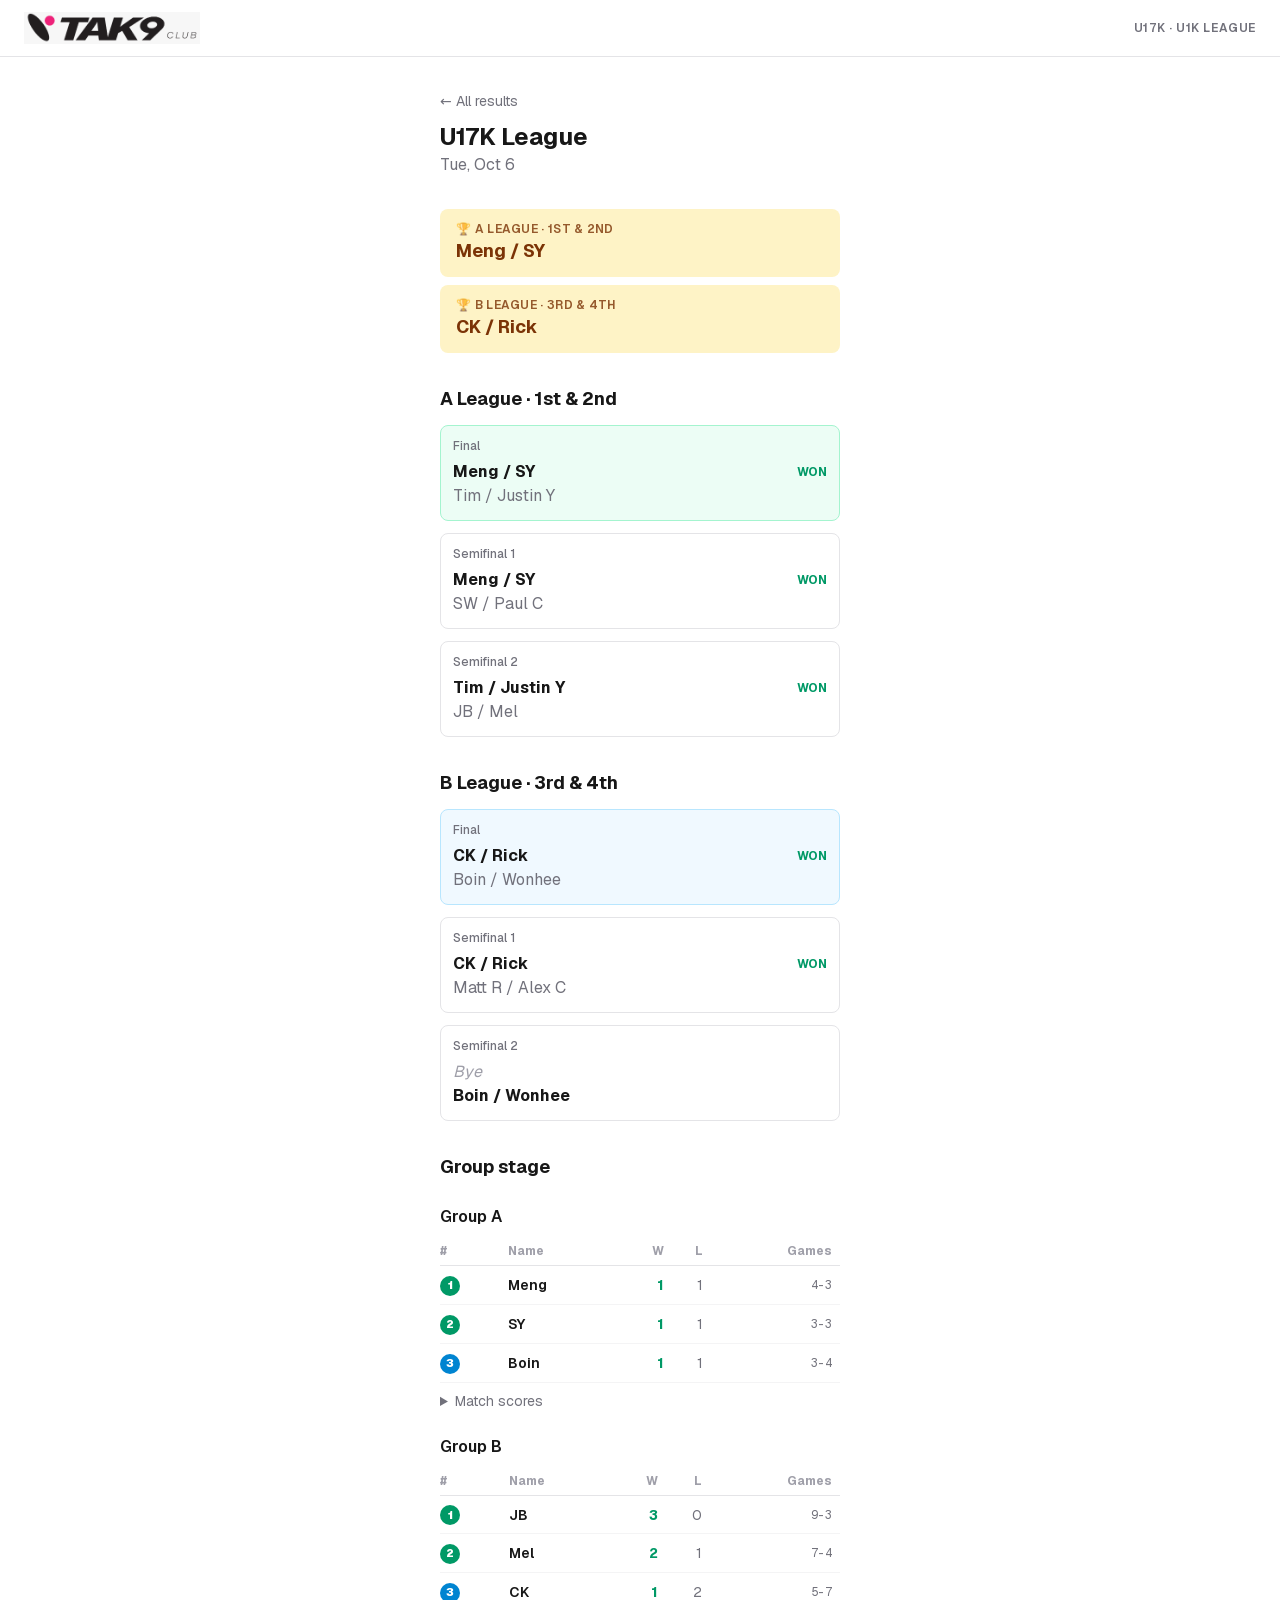
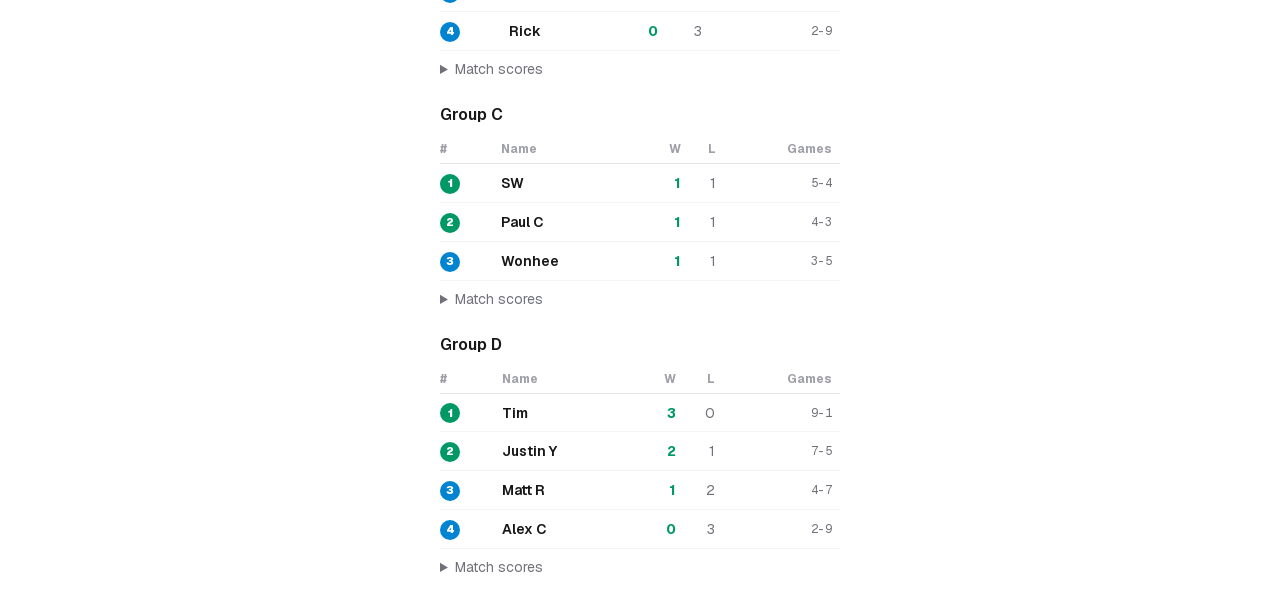
==== commit 719c9290: "Results as of 2026-10-21 17:11" ====
--- a/2026-10-06-u17k/index.html
+++ b/2026-10-06-u17k/index.html
@@ -1 +1 @@
-<!DOCTYPE html><html lang="en" class="geist_a71539c9-module__T19VSG__variable geist_mono_8d43a2aa-module__8Li5zG__variable h-full antialiased"><head><meta name="robots" content="noindex, nofollow"><meta charSet="utf-8"/><meta name="viewport" content="width=device-width, initial-scale=1, viewport-fit=cover"/><link rel="preload" href="../assets/tak9-logo.png" as="image"/><link rel="stylesheet" href="../assets/chunks/3dsnnazrlipmu.css" data-precedence="next"/><meta name="theme-color" content="#ffffff" media="(prefers-color-scheme: light)"/><meta name="theme-color" content="#18181b" media="(prefers-color-scheme: dark)"/><title>U17K results · Tue, Oct 6</title><meta name="description" content="TAK9 club members, payments, lessons, and the U17K / U1K league."/><link rel="manifest" /><meta name="mobile-web-app-capable" content="yes"/><meta name="apple-mobile-web-app-title" content="TAK9"/><meta name="apple-mobile-web-app-status-bar-style" content="default"/><link rel="icon"  sizes="256x256" type="image/x-icon"/><link rel="apple-touch-icon"  sizes="180x180" type="image/png"/><meta name="next-size-adjust" content=""/></head><body class="min-h-full flex flex-col bg-white text-zinc-900 dark:bg-zinc-950 dark:text-zinc-100"><div hidden=""><!--$--><!--/$--></div><header class="border-b border-zinc-200 bg-white px-4 py-3 sm:px-6 dark:border-zinc-800 dark:bg-zinc-900 "><div class="mx-auto flex max-w-7xl flex-wrap items-center justify-between gap-x-4 gap-y-2"><img src="../assets/tak9-logo.png" alt="TAK9 CLUB Logo" class="h-8 w-auto object-contain dark:rounded dark:bg-white dark:px-2 dark:py-0.5"/><span class="text-xs font-semibold tracking-wider text-zinc-500 dark:text-zinc-400">U17K · U1K LEAGUE</span></div></header><main class="flex flex-1 flex-col"><div class="mx-auto flex w-full max-w-md flex-col gap-8 px-4 py-8 sm:px-6"><div><a class="text-sm text-zinc-500 hover:text-zinc-900 dark:hover:text-zinc-200" href="../">← All results</a><h1 class="mt-2 text-2xl font-bold">U17K<!-- --> League</h1><p class="text-zinc-500">Tue, Oct 6</p></div><section class="flex flex-col gap-2"><div class="rounded-lg bg-amber-100 px-4 py-3 text-amber-900 dark:bg-amber-900/30 dark:text-amber-200"><div class="text-xs font-semibold tracking-wide uppercase opacity-80">🏆 <!-- -->A League · 1st &amp; 2nd</div><div class="text-lg font-bold">Meng / SY</div></div><div class="rounded-lg bg-amber-100 px-4 py-3 text-amber-900 dark:bg-amber-900/30 dark:text-amber-200"><div class="text-xs font-semibold tracking-wide uppercase opacity-80">🏆 <!-- -->B League · 3rd &amp; 4th</div><div class="text-lg font-bold">CK / Rick</div></div></section><section class="flex flex-col gap-3"><h2 class="text-lg font-bold">A League · 1st &amp; 2nd</h2><div class="rounded-lg border p-3 border-emerald-200 bg-emerald-50 dark:border-emerald-900 dark:bg-emerald-950/40"><div class="mb-1.5 text-xs font-medium text-zinc-500">Final</div><div class="flex items-center justify-between gap-3"><span class="font-bold">Meng / SY</span><span class="font-mono font-bold">3</span></div><div class="flex items-center justify-between gap-3"><span class="text-zinc-500">Tim / Justin Y</span><span class="font-mono text-zinc-500">0</span></div></div><div class="rounded-lg border p-3 border-zinc-200 dark:border-zinc-800"><div class="mb-1.5 text-xs font-medium text-zinc-500">Semifinal 1</div><div class="flex items-center justify-between gap-3"><span class="font-bold">Meng / SY</span><span class="font-mono font-bold">3</span></div><div class="flex items-center justify-between gap-3"><span class="text-zinc-500">SW / Paul C</span><span class="font-mono text-zinc-500">0</span></div></div><div class="rounded-lg border p-3 border-zinc-200 dark:border-zinc-800"><div class="mb-1.5 text-xs font-medium text-zinc-500">Semifinal 2</div><div class="flex items-center justify-between gap-3"><span class="font-bold">Tim / Justin Y</span><span class="font-mono font-bold">3</span></div><div class="flex items-center justify-between gap-3"><span class="text-zinc-500">JB / Mel</span><span class="font-mono text-zinc-500">0</span></div></div></section><section class="flex flex-col gap-3"><h2 class="text-lg font-bold">B League · 3rd &amp; 4th</h2><div class="rounded-lg border p-3 border-sky-200 bg-sky-50 dark:border-sky-900 dark:bg-sky-950/40"><div class="mb-1.5 text-xs font-medium text-zinc-500">Final</div><div class="flex items-center justify-between gap-3"><span class="font-bold">CK / Rick</span><span class="font-mono font-bold">3</span></div><div class="flex items-center justify-between gap-3"><span class="text-zinc-500">Boin / Wonhee</span><span class="font-mono text-zinc-500">0</span></div></div><div class="rounded-lg border p-3 border-zinc-200 dark:border-zinc-800"><div class="mb-1.5 text-xs font-medium text-zinc-500">Semifinal 1</div><div class="flex items-center justify-between gap-3"><span class="font-bold">CK / Rick</span><span class="font-mono font-bold">3</span></div><div class="flex items-center justify-between gap-3"><span class="text-zinc-500">Matt R / Alex C</span><span class="font-mono text-zinc-500">0</span></div></div><div class="rounded-lg border p-3 border-zinc-200 dark:border-zinc-800"><div class="mb-1.5 text-xs font-medium text-zinc-500">Semifinal 2</div><div class="flex items-center justify-between gap-3"><span class="text-zinc-400 italic">Bye</span><span class="font-mono text-zinc-500"></span></div><div class="flex items-center justify-between gap-3"><span class="font-bold">Boin / Wonhee</span><span class="font-mono font-bold"></span></div></div></section><section class="flex flex-col gap-6"><h2 class="text-lg font-bold">Group stage</h2><div class="flex flex-col gap-2"><h3 class="font-semibold">Group <!-- -->A</h3><table class="w-full text-sm"><thead><tr class="border-b border-zinc-200 text-left text-xs font-bold text-zinc-400 dark:border-zinc-800"><th class="py-1.5 pr-2">#</th><th class="py-1.5 pr-2">Name</th><th class="py-1.5 pr-2 text-right">W</th><th class="py-1.5 pr-2 text-right">L</th><th class="py-1.5 pr-2 text-right">Games</th></tr></thead><tbody><tr class="border-b border-zinc-100 dark:border-zinc-900"><td class="py-2 pr-2 font-bold"><span class="inline-flex h-5 w-5 items-center justify-center rounded-full text-[11px] bg-emerald-600 text-white font-black">1</span></td><td class="py-2 pr-2 font-semibold">Meng</td><td class="py-2 pr-2 text-right font-bold text-emerald-600 dark:text-emerald-400">1</td><td class="py-2 pr-2 text-right text-zinc-500">1</td><td class="py-2 pr-2 text-right text-zinc-500 font-mono text-xs">4<!-- -->-<!-- -->3</td></tr><tr class="border-b border-zinc-100 dark:border-zinc-900"><td class="py-2 pr-2 font-bold"><span class="inline-flex h-5 w-5 items-center justify-center rounded-full text-[11px] bg-emerald-600 text-white font-black">2</span></td><td class="py-2 pr-2 font-semibold">SY</td><td class="py-2 pr-2 text-right font-bold text-emerald-600 dark:text-emerald-400">1</td><td class="py-2 pr-2 text-right text-zinc-500">1</td><td class="py-2 pr-2 text-right text-zinc-500 font-mono text-xs">3<!-- -->-<!-- -->3</td></tr><tr class="border-b border-zinc-100 dark:border-zinc-900"><td class="py-2 pr-2 font-bold"><span class="inline-flex h-5 w-5 items-center justify-center rounded-full text-[11px] bg-sky-600 text-white font-black">3</span></td><td class="py-2 pr-2 font-semibold">Boin</td><td class="py-2 pr-2 text-right font-bold text-emerald-600 dark:text-emerald-400">1</td><td class="py-2 pr-2 text-right text-zinc-500">1</td><td class="py-2 pr-2 text-right text-zinc-500 font-mono text-xs">3<!-- -->-<!-- -->4</td></tr></tbody></table><details class="text-sm"><summary class="cursor-pointer text-zinc-500">Match scores</summary><ul class="mt-2 flex flex-col gap-1"><li class="grid grid-cols-[1fr_auto_1fr] items-center gap-3"><span class="font-semibold">Meng</span><span class="font-mono text-xs text-zinc-500">3-0</span><span class="text-right text-zinc-500">SY</span></li><li class="grid grid-cols-[1fr_auto_1fr] items-center gap-3"><span class="text-zinc-500">Meng</span><span class="font-mono text-xs text-zinc-500">1-3</span><span class="text-right font-semibold">Boin</span></li><li class="grid grid-cols-[1fr_auto_1fr] items-center gap-3"><span class="font-semibold">SY</span><span class="font-mono text-xs text-zinc-500">3-0</span><span class="text-right text-zinc-500">Boin</span></li></ul></details></div><div class="flex flex-col gap-2"><h3 class="font-semibold">Group <!-- -->B</h3><table class="w-full text-sm"><thead><tr class="border-b border-zinc-200 text-left text-xs font-bold text-zinc-400 dark:border-zinc-800"><th class="py-1.5 pr-2">#</th><th class="py-1.5 pr-2">Name</th><th class="py-1.5 pr-2 text-right">W</th><th class="py-1.5 pr-2 text-right">L</th><th class="py-1.5 pr-2 text-right">Games</th></tr></thead><tbody><tr class="border-b border-zinc-100 dark:border-zinc-900"><td class="py-2 pr-2 font-bold"><span class="inline-flex h-5 w-5 items-center justify-center rounded-full text-[11px] bg-emerald-600 text-white font-black">1</span></td><td class="py-2 pr-2 font-semibold">JB</td><td class="py-2 pr-2 text-right font-bold text-emerald-600 dark:text-emerald-400">3</td><td class="py-2 pr-2 text-right text-zinc-500">0</td><td class="py-2 pr-2 text-right text-zinc-500 font-mono text-xs">9<!-- -->-<!-- -->3</td></tr><tr class="border-b border-zinc-100 dark:border-zinc-900"><td class="py-2 pr-2 font-bold"><span class="inline-flex h-5 w-5 items-center justify-center rounded-full text-[11px] bg-emerald-600 text-white font-black">2</span></td><td class="py-2 pr-2 font-semibold">Mel</td><td class="py-2 pr-2 text-right font-bold text-emerald-600 dark:text-emerald-400">2</td><td class="py-2 pr-2 text-right text-zinc-500">1</td><td class="py-2 pr-2 text-right text-zinc-500 font-mono text-xs">7<!-- -->-<!-- -->4</td></tr><tr class="border-b border-zinc-100 dark:border-zinc-900"><td class="py-2 pr-2 font-bold"><span class="inline-flex h-5 w-5 items-center justify-center rounded-full text-[11px] bg-sky-600 text-white font-black">3</span></td><td class="py-2 pr-2 font-semibold">CK</td><td class="py-2 pr-2 text-right font-bold text-emerald-600 dark:text-emerald-400">1</td><td class="py-2 pr-2 text-right text-zinc-500">2</td><td class="py-2 pr-2 text-right text-zinc-500 font-mono text-xs">5<!-- -->-<!-- -->7</td></tr><tr class="border-b border-zinc-100 dark:border-zinc-900"><td class="py-2 pr-2 font-bold"><span class="inline-flex h-5 w-5 items-center justify-center rounded-full text-[11px] bg-sky-600 text-white font-black">4</span></td><td class="py-2 pr-2 font-semibold">Rick</td><td class="py-2 pr-2 text-right font-bold text-emerald-600 dark:text-emerald-400">0</td><td class="py-2 pr-2 text-right text-zinc-500">3</td><td class="py-2 pr-2 text-right text-zinc-500 font-mono text-xs">2<!-- -->-<!-- -->9</td></tr></tbody></table><details class="text-sm"><summary class="cursor-pointer text-zinc-500">Match scores</summary><ul class="mt-2 flex flex-col gap-1"><li class="grid grid-cols-[1fr_auto_1fr] items-center gap-3"><span class="font-semibold">Mel</span><span class="font-mono text-xs text-zinc-500">3-1</span><span class="text-right text-zinc-500">CK</span></li><li class="grid grid-cols-[1fr_auto_1fr] items-center gap-3"><span class="text-zinc-500">Rick</span><span class="font-mono text-xs text-zinc-500">1-3</span><span class="text-right font-semibold">JB</span></li><li class="grid grid-cols-[1fr_auto_1fr] items-center gap-3"><span class="font-semibold">Mel</span><span class="font-mono text-xs text-zinc-500">3-0</span><span class="text-right text-zinc-500">Rick</span></li><li class="grid grid-cols-[1fr_auto_1fr] items-center gap-3"><span class="text-zinc-500">CK</span><span class="font-mono text-xs text-zinc-500">1-3</span><span class="text-right font-semibold">JB</span></li><li class="grid grid-cols-[1fr_auto_1fr] items-center gap-3"><span class="text-zinc-500">Mel</span><span class="font-mono text-xs text-zinc-500">1-3</span><span class="text-right font-semibold">JB</span></li><li class="grid grid-cols-[1fr_auto_1fr] items-center gap-3"><span class="font-semibold">CK</span><span class="font-mono text-xs text-zinc-500">3-1</span><span class="text-right text-zinc-500">Rick</span></li></ul></details></div><div class="flex flex-col gap-2"><h3 class="font-semibold">Group <!-- -->C</h3><table class="w-full text-sm"><thead><tr class="border-b border-zinc-200 text-left text-xs font-bold text-zinc-400 dark:border-zinc-800"><th class="py-1.5 pr-2">#</th><th class="py-1.5 pr-2">Name</th><th class="py-1.5 pr-2 text-right">W</th><th class="py-1.5 pr-2 text-right">L</th><th class="py-1.5 pr-2 text-right">Games</th></tr></thead><tbody><tr class="border-b border-zinc-100 dark:border-zinc-900"><td class="py-2 pr-2 font-bold"><span class="inline-flex h-5 w-5 items-center justify-center rounded-full text-[11px] bg-emerald-600 text-white font-black">1</span></td><td class="py-2 pr-2 font-semibold">SW</td><td class="py-2 pr-2 text-right font-bold text-emerald-600 dark:text-emerald-400">1</td><td class="py-2 pr-2 text-right text-zinc-500">1</td><td class="py-2 pr-2 text-right text-zinc-500 font-mono text-xs">5<!-- -->-<!-- -->4</td></tr><tr class="border-b border-zinc-100 dark:border-zinc-900"><td class="py-2 pr-2 font-bold"><span class="inline-flex h-5 w-5 items-center justify-center rounded-full text-[11px] bg-emerald-600 text-white font-black">2</span></td><td class="py-2 pr-2 font-semibold">Paul C</td><td class="py-2 pr-2 text-right font-bold text-emerald-600 dark:text-emerald-400">1</td><td class="py-2 pr-2 text-right text-zinc-500">1</td><td class="py-2 pr-2 text-right text-zinc-500 font-mono text-xs">4<!-- -->-<!-- -->3</td></tr><tr class="border-b border-zinc-100 dark:border-zinc-900"><td class="py-2 pr-2 font-bold"><span class="inline-flex h-5 w-5 items-center justify-center rounded-full text-[11px] bg-sky-600 text-white font-black">3</span></td><td class="py-2 pr-2 font-semibold">Wonhee</td><td class="py-2 pr-2 text-right font-bold text-emerald-600 dark:text-emerald-400">1</td><td class="py-2 pr-2 text-right text-zinc-500">1</td><td class="py-2 pr-2 text-right text-zinc-500 font-mono text-xs">3<!-- -->-<!-- -->5</td></tr></tbody></table><details class="text-sm"><summary class="cursor-pointer text-zinc-500">Match scores</summary><ul class="mt-2 flex flex-col gap-1"><li class="grid grid-cols-[1fr_auto_1fr] items-center gap-3"><span class="text-zinc-500">Paul C</span><span class="font-mono text-xs text-zinc-500">1-3</span><span class="text-right font-semibold">SW</span></li><li class="grid grid-cols-[1fr_auto_1fr] items-center gap-3"><span class="font-semibold">Paul C</span><span class="font-mono text-xs text-zinc-500">3-0</span><span class="text-right text-zinc-500">Wonhee</span></li><li class="grid grid-cols-[1fr_auto_1fr] items-center gap-3"><span class="text-zinc-500">SW</span><span class="font-mono text-xs text-zinc-500">2-3</span><span class="text-right font-semibold">Wonhee</span></li></ul></details></div><div class="flex flex-col gap-2"><h3 class="font-semibold">Group <!-- -->D</h3><table class="w-full text-sm"><thead><tr class="border-b border-zinc-200 text-left text-xs font-bold text-zinc-400 dark:border-zinc-800"><th class="py-1.5 pr-2">#</th><th class="py-1.5 pr-2">Name</th><th class="py-1.5 pr-2 text-right">W</th><th class="py-1.5 pr-2 text-right">L</th><th class="py-1.5 pr-2 text-right">Games</th></tr></thead><tbody><tr class="border-b border-zinc-100 dark:border-zinc-900"><td class="py-2 pr-2 font-bold"><span class="inline-flex h-5 w-5 items-center justify-center rounded-full text-[11px] bg-emerald-600 text-white font-black">1</span></td><td class="py-2 pr-2 font-semibold">Tim</td><td class="py-2 pr-2 text-right font-bold text-emerald-600 dark:text-emerald-400">3</td><td class="py-2 pr-2 text-right text-zinc-500">0</td><td class="py-2 pr-2 text-right text-zinc-500 font-mono text-xs">9<!-- -->-<!-- -->1</td></tr><tr class="border-b border-zinc-100 dark:border-zinc-900"><td class="py-2 pr-2 font-bold"><span class="inline-flex h-5 w-5 items-center justify-center rounded-full text-[11px] bg-emerald-600 text-white font-black">2</span></td><td class="py-2 pr-2 font-semibold">Justin Y</td><td class="py-2 pr-2 text-right font-bold text-emerald-600 dark:text-emerald-400">2</td><td class="py-2 pr-2 text-right text-zinc-500">1</td><td class="py-2 pr-2 text-right text-zinc-500 font-mono text-xs">7<!-- -->-<!-- -->5</td></tr><tr class="border-b border-zinc-100 dark:border-zinc-900"><td class="py-2 pr-2 font-bold"><span class="inline-flex h-5 w-5 items-center justify-center rounded-full text-[11px] bg-sky-600 text-white font-black">3</span></td><td class="py-2 pr-2 font-semibold">Matt R</td><td class="py-2 pr-2 text-right font-bold text-emerald-600 dark:text-emerald-400">1</td><td class="py-2 pr-2 text-right text-zinc-500">2</td><td class="py-2 pr-2 text-right text-zinc-500 font-mono text-xs">4<!-- -->-<!-- -->7</td></tr><tr class="border-b border-zinc-100 dark:border-zinc-900"><td class="py-2 pr-2 font-bold"><span class="inline-flex h-5 w-5 items-center justify-center rounded-full text-[11px] bg-sky-600 text-white font-black">4</span></td><td class="py-2 pr-2 font-semibold">Alex C</td><td class="py-2 pr-2 text-right font-bold text-emerald-600 dark:text-emerald-400">0</td><td class="py-2 pr-2 text-right text-zinc-500">3</td><td class="py-2 pr-2 text-right text-zinc-500 font-mono text-xs">2<!-- -->-<!-- -->9</td></tr></tbody></table><details class="text-sm"><summary class="cursor-pointer text-zinc-500">Match scores</summary><ul class="mt-2 flex flex-col gap-1"><li class="grid grid-cols-[1fr_auto_1fr] items-center gap-3"><span class="font-semibold">Tim</span><span class="font-mono text-xs text-zinc-500">3-0</span><span class="text-right text-zinc-500">Matt R</span></li><li class="grid grid-cols-[1fr_auto_1fr] items-center gap-3"><span class="font-semibold">Justin Y</span><span class="font-mono text-xs text-zinc-500">3-1</span><span class="text-right text-zinc-500">Alex C</span></li><li class="grid grid-cols-[1fr_auto_1fr] items-center gap-3"><span class="font-semibold">Tim</span><span class="font-mono text-xs text-zinc-500">3-1</span><span class="text-right text-zinc-500">Justin Y</span></li><li class="grid grid-cols-[1fr_auto_1fr] items-center gap-3"><span class="font-semibold">Matt R</span><span class="font-mono text-xs text-zinc-500">3-1</span><span class="text-right text-zinc-500">Alex C</span></li><li class="grid grid-cols-[1fr_auto_1fr] items-center gap-3"><span class="font-semibold">Tim</span><span class="font-mono text-xs text-zinc-500">3-0</span><span class="text-right text-zinc-500">Alex C</span></li><li class="grid grid-cols-[1fr_auto_1fr] items-center gap-3"><span class="text-zinc-500">Matt R</span><span class="font-mono text-xs text-zinc-500">1-3</span><span class="text-right font-semibold">Justin Y</span></li></ul></details></div></section></div><!--$--><!--/$--></main></body></html>+<!DOCTYPE html><html lang="en" class="geist_a71539c9-module__T19VSG__variable geist_mono_8d43a2aa-module__8Li5zG__variable h-full antialiased"><head><meta name="robots" content="noindex, nofollow"><meta charSet="utf-8"/><meta name="viewport" content="width=device-width, initial-scale=1, viewport-fit=cover"/><link rel="preload" href="../assets/tak9-logo.png" as="image"/><link rel="stylesheet" href="../assets/chunks/2o_7y4zpvq52r.css" data-precedence="next"/><meta name="theme-color" content="#ffffff" media="(prefers-color-scheme: light)"/><meta name="theme-color" content="#18181b" media="(prefers-color-scheme: dark)"/><title>U17K results · Tue, Oct 6</title><meta name="description" content="TAK9 club members, payments, lessons, and the U17K / U1K league."/><link rel="manifest" /><meta name="mobile-web-app-capable" content="yes"/><meta name="apple-mobile-web-app-title" content="TAK9"/><meta name="apple-mobile-web-app-status-bar-style" content="default"/><link rel="icon"  sizes="256x256" type="image/x-icon"/><link rel="apple-touch-icon"  sizes="180x180" type="image/png"/><meta name="next-size-adjust" content=""/></head><body class="min-h-full flex flex-col bg-white text-zinc-900 dark:bg-zinc-950 dark:text-zinc-100"><div hidden=""><!--$--><!--/$--></div><header class="border-b border-zinc-200 bg-white px-4 py-3 sm:px-6 dark:border-zinc-800 dark:bg-zinc-900 "><div class="mx-auto flex max-w-7xl flex-wrap items-center justify-between gap-x-4 gap-y-2"><img src="../assets/tak9-logo.png" alt="TAK9 CLUB Logo" class="h-8 w-auto object-contain dark:rounded dark:bg-white dark:px-2 dark:py-0.5"/><span class="text-xs font-semibold tracking-wider text-zinc-500 dark:text-zinc-400">U17K · U1K LEAGUE</span></div></header><main class="flex flex-1 flex-col"><div class="mx-auto flex w-full max-w-md flex-col gap-8 px-4 py-8 sm:px-6"><div><a class="text-sm text-zinc-500 hover:text-zinc-900 dark:hover:text-zinc-200" href="../">← All results</a><h1 class="mt-2 text-2xl font-bold">U17K<!-- --> League</h1><p class="text-zinc-500">Tue, Oct 6</p></div><section class="flex flex-col gap-2"><div class="rounded-lg bg-amber-100 px-4 py-3 text-amber-900 dark:bg-amber-900/30 dark:text-amber-200"><div class="text-xs font-semibold tracking-wide uppercase opacity-80">🏆 <!-- -->A League · 1st &amp; 2nd</div><div class="text-lg font-bold">Meng / SY</div></div><div class="rounded-lg bg-amber-100 px-4 py-3 text-amber-900 dark:bg-amber-900/30 dark:text-amber-200"><div class="text-xs font-semibold tracking-wide uppercase opacity-80">🏆 <!-- -->B League · 3rd &amp; 4th</div><div class="text-lg font-bold">CK / Rick</div></div></section><section class="flex flex-col gap-3"><h2 class="text-lg font-bold">A League · 1st &amp; 2nd</h2><div class="rounded-lg border p-3 border-emerald-200 bg-emerald-50 dark:border-emerald-900 dark:bg-emerald-950/40"><div class="mb-1.5 text-xs font-medium text-zinc-500">Final</div><div class="flex items-center justify-between gap-3"><span class="font-bold">Meng / SY</span><span class="text-xs font-bold text-emerald-600 uppercase dark:text-emerald-400">Won</span></div><div class="flex items-center justify-between gap-3"><span class="text-zinc-500">Tim / Justin Y</span></div></div><div class="rounded-lg border p-3 border-zinc-200 dark:border-zinc-800"><div class="mb-1.5 text-xs font-medium text-zinc-500">Semifinal 1</div><div class="flex items-center justify-between gap-3"><span class="font-bold">Meng / SY</span><span class="text-xs font-bold text-emerald-600 uppercase dark:text-emerald-400">Won</span></div><div class="flex items-center justify-between gap-3"><span class="text-zinc-500">SW / Paul C</span></div></div><div class="rounded-lg border p-3 border-zinc-200 dark:border-zinc-800"><div class="mb-1.5 text-xs font-medium text-zinc-500">Semifinal 2</div><div class="flex items-center justify-between gap-3"><span class="font-bold">Tim / Justin Y</span><span class="text-xs font-bold text-emerald-600 uppercase dark:text-emerald-400">Won</span></div><div class="flex items-center justify-between gap-3"><span class="text-zinc-500">JB / Mel</span></div></div></section><section class="flex flex-col gap-3"><h2 class="text-lg font-bold">B League · 3rd &amp; 4th</h2><div class="rounded-lg border p-3 border-sky-200 bg-sky-50 dark:border-sky-900 dark:bg-sky-950/40"><div class="mb-1.5 text-xs font-medium text-zinc-500">Final</div><div class="flex items-center justify-between gap-3"><span class="font-bold">CK / Rick</span><span class="text-xs font-bold text-emerald-600 uppercase dark:text-emerald-400">Won</span></div><div class="flex items-center justify-between gap-3"><span class="text-zinc-500">Boin / Wonhee</span></div></div><div class="rounded-lg border p-3 border-zinc-200 dark:border-zinc-800"><div class="mb-1.5 text-xs font-medium text-zinc-500">Semifinal 1</div><div class="flex items-center justify-between gap-3"><span class="font-bold">CK / Rick</span><span class="text-xs font-bold text-emerald-600 uppercase dark:text-emerald-400">Won</span></div><div class="flex items-center justify-between gap-3"><span class="text-zinc-500">Matt R / Alex C</span></div></div><div class="rounded-lg border p-3 border-zinc-200 dark:border-zinc-800"><div class="mb-1.5 text-xs font-medium text-zinc-500">Semifinal 2</div><div class="flex items-center justify-between gap-3"><span class="text-zinc-400 italic">Bye</span></div><div class="flex items-center justify-between gap-3"><span class="font-bold">Boin / Wonhee</span></div></div></section><section class="flex flex-col gap-6"><h2 class="text-lg font-bold">Group stage</h2><div class="flex flex-col gap-2"><h3 class="font-semibold">Group <!-- -->A</h3><table class="w-full text-sm"><thead><tr class="border-b border-zinc-200 text-left text-xs font-bold text-zinc-400 dark:border-zinc-800"><th class="py-1.5 pr-2">#</th><th class="py-1.5 pr-2">Name</th><th class="py-1.5 pr-2 text-right">W</th><th class="py-1.5 pr-2 text-right">L</th><th class="py-1.5 pr-2 text-right">Games</th></tr></thead><tbody><tr class="border-b border-zinc-100 dark:border-zinc-900"><td class="py-2 pr-2 font-bold"><span class="inline-flex h-5 w-5 items-center justify-center rounded-full text-[11px] bg-emerald-600 text-white font-black">1</span></td><td class="py-2 pr-2 font-semibold">Meng</td><td class="py-2 pr-2 text-right font-bold text-emerald-600 dark:text-emerald-400">1</td><td class="py-2 pr-2 text-right text-zinc-500">1</td><td class="py-2 pr-2 text-right text-zinc-500 font-mono text-xs">4<!-- -->-<!-- -->3</td></tr><tr class="border-b border-zinc-100 dark:border-zinc-900"><td class="py-2 pr-2 font-bold"><span class="inline-flex h-5 w-5 items-center justify-center rounded-full text-[11px] bg-emerald-600 text-white font-black">2</span></td><td class="py-2 pr-2 font-semibold">SY</td><td class="py-2 pr-2 text-right font-bold text-emerald-600 dark:text-emerald-400">1</td><td class="py-2 pr-2 text-right text-zinc-500">1</td><td class="py-2 pr-2 text-right text-zinc-500 font-mono text-xs">3<!-- -->-<!-- -->3</td></tr><tr class="border-b border-zinc-100 dark:border-zinc-900"><td class="py-2 pr-2 font-bold"><span class="inline-flex h-5 w-5 items-center justify-center rounded-full text-[11px] bg-sky-600 text-white font-black">3</span></td><td class="py-2 pr-2 font-semibold">Boin</td><td class="py-2 pr-2 text-right font-bold text-emerald-600 dark:text-emerald-400">1</td><td class="py-2 pr-2 text-right text-zinc-500">1</td><td class="py-2 pr-2 text-right text-zinc-500 font-mono text-xs">3<!-- -->-<!-- -->4</td></tr></tbody></table><details class="text-sm"><summary class="cursor-pointer text-zinc-500">Match scores</summary><ul class="mt-2 flex flex-col gap-1"><li class="grid grid-cols-[1fr_auto_1fr] items-center gap-3"><span class="font-semibold">Meng</span><span class="font-mono text-xs text-zinc-500">3-0</span><span class="text-right text-zinc-500">SY</span></li><li class="grid grid-cols-[1fr_auto_1fr] items-center gap-3"><span class="text-zinc-500">Meng</span><span class="font-mono text-xs text-zinc-500">1-3</span><span class="text-right font-semibold">Boin</span></li><li class="grid grid-cols-[1fr_auto_1fr] items-center gap-3"><span class="font-semibold">SY</span><span class="font-mono text-xs text-zinc-500">3-0</span><span class="text-right text-zinc-500">Boin</span></li></ul></details></div><div class="flex flex-col gap-2"><h3 class="font-semibold">Group <!-- -->B</h3><table class="w-full text-sm"><thead><tr class="border-b border-zinc-200 text-left text-xs font-bold text-zinc-400 dark:border-zinc-800"><th class="py-1.5 pr-2">#</th><th class="py-1.5 pr-2">Name</th><th class="py-1.5 pr-2 text-right">W</th><th class="py-1.5 pr-2 text-right">L</th><th class="py-1.5 pr-2 text-right">Games</th></tr></thead><tbody><tr class="border-b border-zinc-100 dark:border-zinc-900"><td class="py-2 pr-2 font-bold"><span class="inline-flex h-5 w-5 items-center justify-center rounded-full text-[11px] bg-emerald-600 text-white font-black">1</span></td><td class="py-2 pr-2 font-semibold">JB</td><td class="py-2 pr-2 text-right font-bold text-emerald-600 dark:text-emerald-400">3</td><td class="py-2 pr-2 text-right text-zinc-500">0</td><td class="py-2 pr-2 text-right text-zinc-500 font-mono text-xs">9<!-- -->-<!-- -->3</td></tr><tr class="border-b border-zinc-100 dark:border-zinc-900"><td class="py-2 pr-2 font-bold"><span class="inline-flex h-5 w-5 items-center justify-center rounded-full text-[11px] bg-emerald-600 text-white font-black">2</span></td><td class="py-2 pr-2 font-semibold">Mel</td><td class="py-2 pr-2 text-right font-bold text-emerald-600 dark:text-emerald-400">2</td><td class="py-2 pr-2 text-right text-zinc-500">1</td><td class="py-2 pr-2 text-right text-zinc-500 font-mono text-xs">7<!-- -->-<!-- -->4</td></tr><tr class="border-b border-zinc-100 dark:border-zinc-900"><td class="py-2 pr-2 font-bold"><span class="inline-flex h-5 w-5 items-center justify-center rounded-full text-[11px] bg-sky-600 text-white font-black">3</span></td><td class="py-2 pr-2 font-semibold">CK</td><td class="py-2 pr-2 text-right font-bold text-emerald-600 dark:text-emerald-400">1</td><td class="py-2 pr-2 text-right text-zinc-500">2</td><td class="py-2 pr-2 text-right text-zinc-500 font-mono text-xs">5<!-- -->-<!-- -->7</td></tr><tr class="border-b border-zinc-100 dark:border-zinc-900"><td class="py-2 pr-2 font-bold"><span class="inline-flex h-5 w-5 items-center justify-center rounded-full text-[11px] bg-sky-600 text-white font-black">4</span></td><td class="py-2 pr-2 font-semibold">Rick</td><td class="py-2 pr-2 text-right font-bold text-emerald-600 dark:text-emerald-400">0</td><td class="py-2 pr-2 text-right text-zinc-500">3</td><td class="py-2 pr-2 text-right text-zinc-500 font-mono text-xs">2<!-- -->-<!-- -->9</td></tr></tbody></table><details class="text-sm"><summary class="cursor-pointer text-zinc-500">Match scores</summary><ul class="mt-2 flex flex-col gap-1"><li class="grid grid-cols-[1fr_auto_1fr] items-center gap-3"><span class="font-semibold">Mel</span><span class="font-mono text-xs text-zinc-500">3-1</span><span class="text-right text-zinc-500">CK</span></li><li class="grid grid-cols-[1fr_auto_1fr] items-center gap-3"><span class="text-zinc-500">Rick</span><span class="font-mono text-xs text-zinc-500">1-3</span><span class="text-right font-semibold">JB</span></li><li class="grid grid-cols-[1fr_auto_1fr] items-center gap-3"><span class="font-semibold">Mel</span><span class="font-mono text-xs text-zinc-500">3-0</span><span class="text-right text-zinc-500">Rick</span></li><li class="grid grid-cols-[1fr_auto_1fr] items-center gap-3"><span class="text-zinc-500">CK</span><span class="font-mono text-xs text-zinc-500">1-3</span><span class="text-right font-semibold">JB</span></li><li class="grid grid-cols-[1fr_auto_1fr] items-center gap-3"><span class="text-zinc-500">Mel</span><span class="font-mono text-xs text-zinc-500">1-3</span><span class="text-right font-semibold">JB</span></li><li class="grid grid-cols-[1fr_auto_1fr] items-center gap-3"><span class="font-semibold">CK</span><span class="font-mono text-xs text-zinc-500">3-1</span><span class="text-right text-zinc-500">Rick</span></li></ul></details></div><div class="flex flex-col gap-2"><h3 class="font-semibold">Group <!-- -->C</h3><table class="w-full text-sm"><thead><tr class="border-b border-zinc-200 text-left text-xs font-bold text-zinc-400 dark:border-zinc-800"><th class="py-1.5 pr-2">#</th><th class="py-1.5 pr-2">Name</th><th class="py-1.5 pr-2 text-right">W</th><th class="py-1.5 pr-2 text-right">L</th><th class="py-1.5 pr-2 text-right">Games</th></tr></thead><tbody><tr class="border-b border-zinc-100 dark:border-zinc-900"><td class="py-2 pr-2 font-bold"><span class="inline-flex h-5 w-5 items-center justify-center rounded-full text-[11px] bg-emerald-600 text-white font-black">1</span></td><td class="py-2 pr-2 font-semibold">SW</td><td class="py-2 pr-2 text-right font-bold text-emerald-600 dark:text-emerald-400">1</td><td class="py-2 pr-2 text-right text-zinc-500">1</td><td class="py-2 pr-2 text-right text-zinc-500 font-mono text-xs">5<!-- -->-<!-- -->4</td></tr><tr class="border-b border-zinc-100 dark:border-zinc-900"><td class="py-2 pr-2 font-bold"><span class="inline-flex h-5 w-5 items-center justify-center rounded-full text-[11px] bg-emerald-600 text-white font-black">2</span></td><td class="py-2 pr-2 font-semibold">Paul C</td><td class="py-2 pr-2 text-right font-bold text-emerald-600 dark:text-emerald-400">1</td><td class="py-2 pr-2 text-right text-zinc-500">1</td><td class="py-2 pr-2 text-right text-zinc-500 font-mono text-xs">4<!-- -->-<!-- -->3</td></tr><tr class="border-b border-zinc-100 dark:border-zinc-900"><td class="py-2 pr-2 font-bold"><span class="inline-flex h-5 w-5 items-center justify-center rounded-full text-[11px] bg-sky-600 text-white font-black">3</span></td><td class="py-2 pr-2 font-semibold">Wonhee</td><td class="py-2 pr-2 text-right font-bold text-emerald-600 dark:text-emerald-400">1</td><td class="py-2 pr-2 text-right text-zinc-500">1</td><td class="py-2 pr-2 text-right text-zinc-500 font-mono text-xs">3<!-- -->-<!-- -->5</td></tr></tbody></table><details class="text-sm"><summary class="cursor-pointer text-zinc-500">Match scores</summary><ul class="mt-2 flex flex-col gap-1"><li class="grid grid-cols-[1fr_auto_1fr] items-center gap-3"><span class="text-zinc-500">Paul C</span><span class="font-mono text-xs text-zinc-500">1-3</span><span class="text-right font-semibold">SW</span></li><li class="grid grid-cols-[1fr_auto_1fr] items-center gap-3"><span class="font-semibold">Paul C</span><span class="font-mono text-xs text-zinc-500">3-0</span><span class="text-right text-zinc-500">Wonhee</span></li><li class="grid grid-cols-[1fr_auto_1fr] items-center gap-3"><span class="text-zinc-500">SW</span><span class="font-mono text-xs text-zinc-500">2-3</span><span class="text-right font-semibold">Wonhee</span></li></ul></details></div><div class="flex flex-col gap-2"><h3 class="font-semibold">Group <!-- -->D</h3><table class="w-full text-sm"><thead><tr class="border-b border-zinc-200 text-left text-xs font-bold text-zinc-400 dark:border-zinc-800"><th class="py-1.5 pr-2">#</th><th class="py-1.5 pr-2">Name</th><th class="py-1.5 pr-2 text-right">W</th><th class="py-1.5 pr-2 text-right">L</th><th class="py-1.5 pr-2 text-right">Games</th></tr></thead><tbody><tr class="border-b border-zinc-100 dark:border-zinc-900"><td class="py-2 pr-2 font-bold"><span class="inline-flex h-5 w-5 items-center justify-center rounded-full text-[11px] bg-emerald-600 text-white font-black">1</span></td><td class="py-2 pr-2 font-semibold">Tim</td><td class="py-2 pr-2 text-right font-bold text-emerald-600 dark:text-emerald-400">3</td><td class="py-2 pr-2 text-right text-zinc-500">0</td><td class="py-2 pr-2 text-right text-zinc-500 font-mono text-xs">9<!-- -->-<!-- -->1</td></tr><tr class="border-b border-zinc-100 dark:border-zinc-900"><td class="py-2 pr-2 font-bold"><span class="inline-flex h-5 w-5 items-center justify-center rounded-full text-[11px] bg-emerald-600 text-white font-black">2</span></td><td class="py-2 pr-2 font-semibold">Justin Y</td><td class="py-2 pr-2 text-right font-bold text-emerald-600 dark:text-emerald-400">2</td><td class="py-2 pr-2 text-right text-zinc-500">1</td><td class="py-2 pr-2 text-right text-zinc-500 font-mono text-xs">7<!-- -->-<!-- -->5</td></tr><tr class="border-b border-zinc-100 dark:border-zinc-900"><td class="py-2 pr-2 font-bold"><span class="inline-flex h-5 w-5 items-center justify-center rounded-full text-[11px] bg-sky-600 text-white font-black">3</span></td><td class="py-2 pr-2 font-semibold">Matt R</td><td class="py-2 pr-2 text-right font-bold text-emerald-600 dark:text-emerald-400">1</td><td class="py-2 pr-2 text-right text-zinc-500">2</td><td class="py-2 pr-2 text-right text-zinc-500 font-mono text-xs">4<!-- -->-<!-- -->7</td></tr><tr class="border-b border-zinc-100 dark:border-zinc-900"><td class="py-2 pr-2 font-bold"><span class="inline-flex h-5 w-5 items-center justify-center rounded-full text-[11px] bg-sky-600 text-white font-black">4</span></td><td class="py-2 pr-2 font-semibold">Alex C</td><td class="py-2 pr-2 text-right font-bold text-emerald-600 dark:text-emerald-400">0</td><td class="py-2 pr-2 text-right text-zinc-500">3</td><td class="py-2 pr-2 text-right text-zinc-500 font-mono text-xs">2<!-- -->-<!-- -->9</td></tr></tbody></table><details class="text-sm"><summary class="cursor-pointer text-zinc-500">Match scores</summary><ul class="mt-2 flex flex-col gap-1"><li class="grid grid-cols-[1fr_auto_1fr] items-center gap-3"><span class="font-semibold">Tim</span><span class="font-mono text-xs text-zinc-500">3-0</span><span class="text-right text-zinc-500">Matt R</span></li><li class="grid grid-cols-[1fr_auto_1fr] items-center gap-3"><span class="font-semibold">Justin Y</span><span class="font-mono text-xs text-zinc-500">3-1</span><span class="text-right text-zinc-500">Alex C</span></li><li class="grid grid-cols-[1fr_auto_1fr] items-center gap-3"><span class="font-semibold">Tim</span><span class="font-mono text-xs text-zinc-500">3-1</span><span class="text-right text-zinc-500">Justin Y</span></li><li class="grid grid-cols-[1fr_auto_1fr] items-center gap-3"><span class="font-semibold">Matt R</span><span class="font-mono text-xs text-zinc-500">3-1</span><span class="text-right text-zinc-500">Alex C</span></li><li class="grid grid-cols-[1fr_auto_1fr] items-center gap-3"><span class="font-semibold">Tim</span><span class="font-mono text-xs text-zinc-500">3-0</span><span class="text-right text-zinc-500">Alex C</span></li><li class="grid grid-cols-[1fr_auto_1fr] items-center gap-3"><span class="text-zinc-500">Matt R</span><span class="font-mono text-xs text-zinc-500">1-3</span><span class="text-right font-semibold">Justin Y</span></li></ul></details></div></section></div><!--$--><!--/$--></main></body></html>
--- a/assets/chunks/2o_7y4zpvq52r.css
+++ b/assets/chunks/2o_7y4zpvq52r.css
@@ -0,0 +1,3 @@
+@font-face{font-family:Geist;font-style:normal;font-weight:100 900;font-display:swap;src:url(../media/fef07dbb0973bf53-s.3p2_lha1f2xer.woff2)format("woff2");unicode-range:U+460-52F,U+1C80-1C8A,U+20B4,U+2DE0-2DFF,U+A640-A69F,U+FE2E-FE2F}@font-face{font-family:Geist;font-style:normal;font-weight:100 900;font-display:swap;src:url(../media/8a480f0b521d4e75-s.1qq4vpdcun5oj.woff2)format("woff2");unicode-range:U+301,U+400-45F,U+490-491,U+4B0-4B1,U+2116}@font-face{font-family:Geist;font-style:normal;font-weight:100 900;font-display:swap;src:url(../media/53b9e256198e5412-s.390ncx5urfkfu.woff2)format("woff2");unicode-range:U+102-103,U+110-111,U+128-129,U+168-169,U+1A0-1A1,U+1AF-1B0,U+300-301,U+303-304,U+308-309,U+323,U+329,U+1EA0-1EF9,U+20AB}@font-face{font-family:Geist;font-style:normal;font-weight:100 900;font-display:swap;src:url(../media/7178b3e590c64307-s.21jp631_3pja2.woff2)format("woff2");unicode-range:U+100-2BA,U+2BD-2C5,U+2C7-2CC,U+2CE-2D7,U+2DD-2FF,U+304,U+308,U+329,U+1D00-1DBF,U+1E00-1E9F,U+1EF2-1EFF,U+2020,U+20A0-20AB,U+20AD-20C4,U+2113,U+2C60-2C7F,U+A720-A7FF}@font-face{font-family:Geist;font-style:normal;font-weight:100 900;font-display:swap;src:url(../media/caa3a2e1cccd8315-s.p.0wgildi0cnwt9.woff2)format("woff2");unicode-range:U+??,U+131,U+152-153,U+2BB-2BC,U+2C6,U+2DA,U+2DC,U+304,U+308,U+329,U+2000-206F,U+20AC,U+2122,U+2191,U+2193,U+2212,U+2215,U+FEFF,U+FFFD}@font-face{font-family:Geist Fallback;src:local(Arial);ascent-override:95.94%;descent-override:28.16%;line-gap-override:0.0%;size-adjust:104.76%}.geist_a71539c9-module__T19VSG__className{font-family:Geist,Geist Fallback;font-style:normal}.geist_a71539c9-module__T19VSG__variable{--font-geist-sans:"Geist", "Geist Fallback"}
+@font-face{font-family:Geist Mono;font-style:normal;font-weight:100 900;font-display:swap;src:url(../media/5ce348bf30bf5439-s.31988l_ccedte.woff2)format("woff2");unicode-range:U+460-52F,U+1C80-1C8A,U+20B4,U+2DE0-2DFF,U+A640-A69F,U+FE2E-FE2F}@font-face{font-family:Geist Mono;font-style:normal;font-weight:100 900;font-display:swap;src:url(../media/4fa387ec64143e14-s.2tuy5pz7dlieh.woff2)format("woff2");unicode-range:U+301,U+400-45F,U+490-491,U+4B0-4B1,U+2116}@font-face{font-family:Geist Mono;font-style:normal;font-weight:100 900;font-display:swap;src:url(../media/6306c77e7c8268e4-s.2dbetqa9o8jxf.woff2)format("woff2");unicode-range:U+2000-2001,U+2004-2008,U+200A,U+23B8-23BD,U+2500-259F}@font-face{font-family:Geist Mono;font-style:normal;font-weight:100 900;font-display:swap;src:url(../media/7d817b4c03b0c5f1-s.1uyisp29ctx0d.woff2)format("woff2");unicode-range:U+102-103,U+110-111,U+128-129,U+168-169,U+1A0-1A1,U+1AF-1B0,U+300-301,U+303-304,U+308-309,U+323,U+329,U+1EA0-1EF9,U+20AB}@font-face{font-family:Geist Mono;font-style:normal;font-weight:100 900;font-display:swap;src:url(../media/bbc41e54d2fcbd21-s.1rgnod-3esatf.woff2)format("woff2");unicode-range:U+100-2BA,U+2BD-2C5,U+2C7-2CC,U+2CE-2D7,U+2DD-2FF,U+304,U+308,U+329,U+1D00-1DBF,U+1E00-1E9F,U+1EF2-1EFF,U+2020,U+20A0-20AB,U+20AD-20C4,U+2113,U+2C60-2C7F,U+A720-A7FF}@font-face{font-family:Geist Mono;font-style:normal;font-weight:100 900;font-display:swap;src:url(../media/797e433ab948586e-s.p.0r6juujl39pe6.woff2)format("woff2");unicode-range:U+??,U+131,U+152-153,U+2BB-2BC,U+2C6,U+2DA,U+2DC,U+304,U+308,U+329,U+2000-206F,U+20AC,U+2122,U+2191,U+2193,U+2212,U+2215,U+FEFF,U+FFFD}@font-face{font-family:Geist Mono Fallback;src:local(Arial);ascent-override:74.67%;descent-override:21.92%;line-gap-override:0.0%;size-adjust:134.59%}.geist_mono_8d43a2aa-module__8Li5zG__className{font-family:Geist Mono,Geist Mono Fallback;font-style:normal}.geist_mono_8d43a2aa-module__8Li5zG__variable{--font-geist-mono:"Geist Mono", "Geist Mono Fallback"}
+@layer properties{@supports (((-webkit-hyphens:none)) and (not (margin-trim:inline))) or ((-moz-orient:inline) and (not (color:rgb(from red r g b)))){*,:before,:after,::backdrop{--tw-translate-x:0;--tw-translate-y:0;--tw-translate-z:0;--tw-rotate-x:initial;--tw-rotate-y:initial;--tw-rotate-z:initial;--tw-skew-x:initial;--tw-skew-y:initial;--tw-divide-y-reverse:0;--tw-border-style:solid;--tw-leading:initial;--tw-font-weight:initial;--tw-tracking:initial;--tw-ordinal:initial;--tw-slashed-zero:initial;--tw-numeric-figure:initial;--tw-numeric-spacing:initial;--tw-numeric-fraction:initial;--tw-shadow:0 0 #0000;--tw-shadow-color:initial;--tw-shadow-alpha:100%;--tw-inset-shadow:0 0 #0000;--tw-inset-shadow-color:initial;--tw-inset-shadow-alpha:100%;--tw-ring-color:initial;--tw-ring-shadow:0 0 #0000;--tw-inset-ring-color:initial;--tw-inset-ring-shadow:0 0 #0000;--tw-ring-inset:initial;--tw-ring-offset-width:0px;--tw-ring-offset-color:#fff;--tw-ring-offset-shadow:0 0 #0000;--tw-blur:initial;--tw-brightness:initial;--tw-contrast:initial;--tw-grayscale:initial;--tw-hue-rotate:initial;--tw-invert:initial;--tw-opacity:initial;--tw-saturate:initial;--tw-sepia:initial;--tw-drop-shadow:initial;--tw-drop-shadow-color:initial;--tw-drop-shadow-alpha:100%;--tw-drop-shadow-size:initial;--tw-backdrop-blur:initial;--tw-backdrop-brightness:initial;--tw-backdrop-contrast:initial;--tw-backdrop-grayscale:initial;--tw-backdrop-hue-rotate:initial;--tw-backdrop-invert:initial;--tw-backdrop-opacity:initial;--tw-backdrop-saturate:initial;--tw-backdrop-sepia:initial;--tw-duration:initial}}}@layer theme{:root,:host{--font-sans:var(--font-geist-sans), "Apple SD Gothic Neo", "Malgun Gothic", "Noto Sans KR", system-ui, sans-serif;--color-red-50:#fef2f2;--color-red-100:#ffe2e2;--color-red-200:#ffcaca;--color-red-300:#ffa3a3;--color-red-400:#ff6568;--color-red-500:#fb2c36;--color-red-600:#e40014;--color-red-700:#bf000f;--color-red-800:#9f0712;--color-red-900:#82181a;--color-red-950:#460809;--color-amber-50:#fffbeb;--color-amber-100:#fef3c6;--color-amber-200:#fee685;--color-amber-300:#ffd236;--color-amber-400:#fcbb00;--color-amber-500:#f99c00;--color-amber-600:#dd7400;--color-amber-700:#b75000;--color-amber-800:#953d00;--color-amber-900:#7b3306;--color-amber-950:#461901;--color-emerald-50:#ecfdf5;--color-emerald-100:#d0fae5;--color-emerald-200:#a4f4cf;--color-emerald-300:#5ee9b5;--color-emerald-400:#00d294;--color-emerald-500:#00bb7f;--color-emerald-600:#009767;--color-emerald-700:#007956;--color-emerald-800:#005f46;--color-emerald-900:#004e3b;--color-emerald-950:#002c22;--color-sky-50:#f0f9ff;--color-sky-100:#dff2fe;--color-sky-200:#b8e6fe;--color-sky-300:#77d4ff;--color-sky-400:#00bcfe;--color-sky-500:#00a5ef;--color-sky-600:#0084cc;--color-sky-800:#005986;--color-sky-900:#024a70;--color-sky-950:#052f4a;--color-indigo-100:#e0e7ff;--color-indigo-200:#c7d2ff;--color-indigo-300:#a4b3ff;--color-indigo-400:#7d87ff;--color-indigo-500:#625fff;--color-indigo-600:#4f39f6;--color-indigo-700:#432dd7;--color-indigo-800:#372aac;--color-indigo-950:#1e1a4d;--color-violet-50:#f5f3ff;--color-violet-100:#ede9fe;--color-violet-200:#ddd6ff;--color-violet-300:#c4b4ff;--color-violet-500:#8d54ff;--color-violet-800:#5d0ec0;--color-violet-900:#4d179a;--color-violet-950:#2f0d68;--color-fuchsia-50:#fdf4ff;--color-fuchsia-100:#fae8ff;--color-fuchsia-200:#f6cfff;--color-fuchsia-300:#f2a9ff;--color-fuchsia-700:#a600b5;--color-fuchsia-900:#721378;--color-fuchsia-950:#4b004f;--color-rose-50:#fff1f2;--color-rose-200:#ffccd3;--color-rose-300:#ffa2ae;--color-rose-500:#ff2357;--color-rose-600:#e70044;--color-rose-800:#a30037;--color-rose-900:#8b0836;--color-rose-950:#4d0218;--color-zinc-50:#fafafa;--color-zinc-100:#f4f4f5;--color-zinc-200:#e4e4e7;--color-zinc-300:#d4d4d8;--color-zinc-400:#9f9fa9;--color-zinc-500:#71717b;--color-zinc-600:#52525c;--color-zinc-700:#3f3f46;--color-zinc-800:#27272a;--color-zinc-900:#18181b;--color-zinc-950:#09090b;--color-black:#000;--color-white:#fff;--spacing:.25rem;--container-xs:20rem;--container-sm:24rem;--container-md:28rem;--container-2xl:42rem;--container-3xl:48rem;--container-5xl:64rem;--container-6xl:72rem;--container-7xl:80rem;--text-xs:.75rem;--text-xs--line-height:calc(1 / .75);--text-sm:.875rem;--text-sm--line-height:calc(1.25 / .875);--text-base:1rem;--text-base--line-height:calc(1.5 / 1);--text-lg:1.125rem;--text-lg--line-height:calc(1.75 / 1.125);--text-xl:1.25rem;--text-xl--line-height:calc(1.75 / 1.25);--text-2xl:1.5rem;--text-2xl--line-height:calc(2 / 1.5);--text-3xl:1.875rem;--text-3xl--line-height:calc(2.25 / 1.875);--text-4xl:2.25rem;--text-4xl--line-height:calc(2.5 / 2.25);--text-5xl:3rem;--text-5xl--line-height:1;--text-6xl:3.75rem;--text-6xl--line-height:1;--font-weight-normal:400;--font-weight-medium:500;--font-weight-semibold:600;--font-weight-bold:700;--font-weight-extrabold:800;--font-weight-black:900;--tracking-tight:-.025em;--tracking-wide:.025em;--tracking-wider:.05em;--leading-tight:1.25;--leading-snug:1.375;--leading-relaxed:1.625;--radius-sm:.25rem;--radius-md:.375rem;--radius-lg:.5rem;--radius-xl:.75rem;--radius-2xl:1rem;--radius-3xl:1.5rem;--animate-ping:ping 1s cubic-bezier(0, 0, .2, 1) infinite;--animate-pulse:pulse 2s cubic-bezier(.4, 0, .6, 1) infinite;--blur-xs:4px;--blur-md:12px;--blur-2xl:40px;--default-transition-duration:.15s;--default-transition-timing-function:cubic-bezier(.4, 0, .2, 1);--default-font-family:var(--font-geist-sans), "Apple SD Gothic Neo", "Malgun Gothic", "Noto Sans KR", system-ui, sans-serif;--default-mono-font-family:var(--font-geist-mono)}@supports (color:lab(0% 0 0)){:root,:host{--color-red-50:lab(96.5005% 4.18508 1.52328);--color-red-100:lab(92.243% 10.2865 3.83865);--color-red-200:lab(86.017% 19.8815 7.75869);--color-red-300:lab(76.5514% 36.422 15.5335);--color-red-400:lab(63.7053% 60.745 31.3109);--color-red-500:lab(55.4814% 75.0732 48.8528);--color-red-600:lab(48.4493% 77.4328 61.5452);--color-red-700:lab(40.4273% 67.2623 53.7441);--color-red-800:lab(33.7174% 55.8993 41.0293);--color-red-900:lab(28.5139% 44.5539 29.0463);--color-red-950:lab(13.003% 29.04 16.7519);--color-amber-50:lab(98.6252% -.635922 8.42309);--color-amber-100:lab(95.916% -1.21653 23.111);--color-amber-200:lab(91.7203% -.505269 49.9084);--color-amber-300:lab(86.4156% 6.13147 78.3961);--color-amber-400:lab(80.1641% 16.6016 99.2089);--color-amber-500:lab(72.7183% 31.8672 97.9407);--color-amber-600:lab(60.3514% 40.5624 87.1228);--color-amber-700:lab(47.2709% 42.9082 69.2966);--color-amber-800:lab(37.8822% 37.1699 52.2718);--color-amber-900:lab(31.2288% 30.2627 40.0378);--color-amber-950:lab(15.8111% 20.9107 23.3752);--color-emerald-50:lab(97.8462% -6.94966 1.85487);--color-emerald-100:lab(94.9004% -17.0769 5.63836);--color-emerald-200:lab(90.2247% -31.039 9.47084);--color-emerald-300:lab(83.9203% -48.7124 13.8849);--color-emerald-400:lab(75.0771% -60.7313 19.4147);--color-emerald-500:lab(66.9756% -58.27 19.5419);--color-emerald-600:lab(55.0481% -49.9246 15.93);--color-emerald-700:lab(44.4871% -41.0396 11.0361);--color-emerald-800:lab(35.3675% -33.1188 8.04002);--color-emerald-900:lab(28.8637% -26.9249 5.45986);--color-emerald-950:lab(15.0582% -17.9507 2.38369);--color-sky-50:lab(97.3623% -2.33802 -4.13098);--color-sky-100:lab(94.3709% -4.56053 -8.23453);--color-sky-200:lab(88.6983% -11.3978 -16.8488);--color-sky-300:lab(80.3307% -20.2945 -31.385);--color-sky-400:lab(70.687% -23.6078 -45.9483);--color-sky-500:lab(63.3038% -18.433 -51.0407);--color-sky-600:lab(51.7754% -11.4712 -49.8349);--color-sky-800:lab(35.164% -9.57692 -34.4068);--color-sky-900:lab(29.1959% -8.34689 -28.2453);--color-sky-950:lab(17.8299% -5.31271 -21.1584);--color-indigo-100:lab(91.6577% 1.04591 -12.7199);--color-indigo-200:lab(84.4329% 3.18977 -23.9688);--color-indigo-300:lab(74.0235% 8.54138 -41.6075);--color-indigo-400:lab(59.866% 22.4834 -64.4485);--color-indigo-500:lab(48.295% 38.3129 -81.9673);--color-indigo-600:lab(38.4009% 52.6132 -92.3857);--color-indigo-700:lab(32.4486% 49.2217 -84.6695);--color-indigo-800:lab(26.6645% 37.9804 -68.6402);--color-indigo-950:lab(12.4853% 14.9672 -31.3418);--color-violet-50:lab(96.2416% 2.28849 -5.51657);--color-violet-100:lab(93.0838% 4.35197 -9.88284);--color-violet-200:lab(87.0888% 8.53688 -19.4189);--color-violet-300:lab(76.7419% 18.3911 -37.0706);--color-violet-500:lab(49.9355% 55.1776 -81.8963);--color-violet-800:lab(29.3188% 57.7986 -76.1493);--color-violet-900:lab(24.3783% 45.7525 -61.4902);--color-violet-950:lab(14.0706% 33.3353 -46.7553);--color-fuchsia-50:lab(97.1083% 4.46233 -4.09334);--color-fuchsia-100:lab(93.9419% 9.57647 -9.08735);--color-fuchsia-200:lab(87.7108% 19.9958 -18.2054);--color-fuchsia-300:lab(78.5378% 39.3533 -32.9615);--color-fuchsia-700:lab(39.787% 72.2653 -53.1244);--color-fuchsia-900:lab(27.755% 48.6174 -34.3553);--color-fuchsia-950:lab(15.7348% 39.0235 -27.4073);--color-rose-50:lab(96.2369% 4.94155 1.28011);--color-rose-200:lab(86.806% 19.1909 4.07754);--color-rose-300:lab(76.6339% 38.3549 9.68835);--color-rose-500:lab(56.101% 79.4328 31.4532);--color-rose-600:lab(49.1882% 81.577 36.0311);--color-rose-800:lab(34.6481% 60.802 20.1957);--color-rose-900:lab(29.7104% 51.514 12.6253);--color-rose-950:lab(14.2323% 34.0086 9.80922);--color-zinc-50:lab(98.26% 0 0);--color-zinc-100:lab(96.1634% .0993311 -.364041);--color-zinc-200:lab(90.6853% .399232 -1.45452);--color-zinc-300:lab(84.9837% .601262 -2.17986);--color-zinc-400:lab(65.6464% 1.53497 -5.42429);--color-zinc-500:lab(47.8878% 1.65477 -5.77283);--color-zinc-600:lab(35.1166% 1.78212 -6.1173);--color-zinc-700:lab(26.8019% 1.35387 -4.68303);--color-zinc-800:lab(15.7305% .613764 -2.16959);--color-zinc-900:lab(8.30603% .618205 -2.16572);--color-zinc-950:lab(2.51107% .242703 -.886115)}}}@layer base{*,:after,:before,::backdrop{box-sizing:border-box;border:0 solid;margin:0;padding:0}::file-selector-button{box-sizing:border-box;border:0 solid;margin:0;padding:0}html,:host{-webkit-text-size-adjust:100%;tab-size:4;line-height:1.5;font-family:var(--default-font-family,-apple-system, BlinkMacSystemFont, "Segoe UI", Roboto, "Helvetica Neue", "Noto Sans", Arial, sans-serif, "Apple Color Emoji", "Segoe UI Emoji", "Segoe UI Symbol", "Noto Color Emoji");font-feature-settings:var(--default-font-feature-settings,normal);font-variation-settings:var(--default-font-variation-settings,normal);-webkit-tap-highlight-color:transparent}hr{height:0;color:inherit;border-top-width:1px}abbr:where([title]){-webkit-text-decoration:underline dotted;text-decoration:underline dotted}h1,h2,h3,h4,h5,h6{font-size:inherit;font-weight:inherit}a{color:inherit;-webkit-text-decoration:inherit;-webkit-text-decoration:inherit;-webkit-text-decoration:inherit;-webkit-text-decoration:inherit;text-decoration:inherit}b,strong{font-weight:bolder}code,kbd,samp,pre{font-family:var(--default-mono-font-family,ui-monospace, SFMono-Regular, Menlo, Monaco, Consolas, "Liberation Mono", "Courier New", monospace);font-feature-settings:var(--default-mono-font-feature-settings,normal);font-variation-settings:var(--default-mono-font-variation-settings,normal);font-size:1em}small{font-size:80%}sub,sup{vertical-align:baseline;font-size:75%;line-height:0;position:relative}sub{bottom:-.25em}sup{top:-.5em}table{text-indent:0;border-color:inherit;border-collapse:collapse}:-moz-focusring:where(:not(iframe)){outline:auto}progress{vertical-align:baseline}summary{display:list-item}ol,ul,menu{list-style:none}img,svg,video,canvas,audio,iframe,embed,object{vertical-align:middle;display:block}img,video{max-width:100%;height:auto}button,input,select,optgroup,textarea{font:inherit;font-feature-settings:inherit;font-variation-settings:inherit;letter-spacing:inherit;color:inherit;opacity:1;background-color:#0000;border-radius:0}::file-selector-button{font:inherit;font-feature-settings:inherit;font-variation-settings:inherit;letter-spacing:inherit;color:inherit;opacity:1;background-color:#0000;border-radius:0}:where(select:is([multiple],[size])) optgroup{font-weight:bolder}:where(select:is([multiple],[size])) optgroup option{padding-inline-start:20px}::file-selector-button{margin-inline-end:4px}::placeholder{opacity:1}@supports (not ((-webkit-appearance:-apple-pay-button))) or (contain-intrinsic-size:1px){::placeholder{color:currentColor}@supports (color:color-mix(in lab, red, red)){::placeholder{color:color-mix(in oklab, currentcolor 50%, transparent)}}}textarea{resize:vertical}::-webkit-search-decoration{-webkit-appearance:none}::-webkit-date-and-time-value{min-height:1lh;text-align:inherit}::-webkit-datetime-edit{display:inline-flex}::-webkit-datetime-edit-fields-wrapper{padding:0}::-webkit-datetime-edit{padding-block:0}::-webkit-datetime-edit-year-field{padding-block:0}::-webkit-datetime-edit-month-field{padding-block:0}::-webkit-datetime-edit-day-field{padding-block:0}::-webkit-datetime-edit-hour-field{padding-block:0}::-webkit-datetime-edit-minute-field{padding-block:0}::-webkit-datetime-edit-second-field{padding-block:0}::-webkit-datetime-edit-millisecond-field{padding-block:0}::-webkit-datetime-edit-meridiem-field{padding-block:0}::-webkit-calendar-picker-indicator{line-height:1}:-moz-ui-invalid{box-shadow:none}button,input:where([type=button],[type=reset],[type=submit]){appearance:button}::file-selector-button{appearance:button}::-webkit-inner-spin-button{height:auto}::-webkit-outer-spin-button{height:auto}[hidden]:where(:not([hidden=until-found])){display:none!important}}@layer components;@layer utilities{.pointer-events-none{pointer-events:none}.visible{visibility:visible}.absolute{position:absolute}.fixed{position:fixed}.relative{position:relative}.static{position:static}.sticky{position:sticky}.inset-0{inset:0}.inset-x-0{inset-inline:0}.-top-16{top:calc(var(--spacing) * -16)}.top-0{top:0}.top-\[0\.8em\]{top:.8em}.-right-10{right:calc(var(--spacing) * -10)}.right-\[0\.8em\]{right:.8em}.bottom-0{bottom:0}.bottom-\[0\.6em\]{bottom:.6em}.left-0{left:0}.left-1\/2{left:50%}.left-\[0\.9em\]{left:.9em}.z-10{z-index:10}.z-30{z-index:30}.z-50{z-index:50}.col-span-2{grid-column:span 2/span 2}.container{width:100%}@media (min-width:40rem){.container{max-width:40rem}}@media (min-width:48rem){.container{max-width:48rem}}@media (min-width:64rem){.container{max-width:64rem}}@media (min-width:80rem){.container{max-width:80rem}}@media (min-width:96rem){.container{max-width:96rem}}.mx-auto{margin-inline:auto}.my-3{margin-block:calc(var(--spacing) * 3)}.my-5{margin-block:calc(var(--spacing) * 5)}.-mt-1{margin-top:calc(var(--spacing) * -1)}.-mt-1\.5{margin-top:calc(var(--spacing) * -1.5)}.-mt-2{margin-top:calc(var(--spacing) * -2)}.mt-0\.5{margin-top:calc(var(--spacing) * .5)}.mt-1{margin-top:var(--spacing)}.mt-1\.5{margin-top:calc(var(--spacing) * 1.5)}.mt-2{margin-top:calc(var(--spacing) * 2)}.mt-2\.5{margin-top:calc(var(--spacing) * 2.5)}.mt-3{margin-top:calc(var(--spacing) * 3)}.mt-4{margin-top:calc(var(--spacing) * 4)}.mt-5{margin-top:calc(var(--spacing) * 5)}.mt-\[0\.2em\]{margin-top:.2em}.mt-\[0\.4em\]{margin-top:.4em}.mt-\[0\.8em\]{margin-top:.8em}.mt-auto{margin-top:auto}.mr-1{margin-right:var(--spacing)}.mr-1\.5{margin-right:calc(var(--spacing) * 1.5)}.mr-2{margin-right:calc(var(--spacing) * 2)}.mr-\[0\.4em\]{margin-right:.4em}.mr-\[0\.5em\]{margin-right:.5em}.mb-1{margin-bottom:var(--spacing)}.mb-1\.5{margin-bottom:calc(var(--spacing) * 1.5)}.mb-2{margin-bottom:calc(var(--spacing) * 2)}.mb-3{margin-bottom:calc(var(--spacing) * 3)}.mb-4{margin-bottom:calc(var(--spacing) * 4)}.mb-\[0\.3em\]{margin-bottom:.3em}.mb-\[0\.8em\]{margin-bottom:.8em}.ml-0\.5{margin-left:calc(var(--spacing) * .5)}.ml-1{margin-left:var(--spacing)}.ml-1\.5{margin-left:calc(var(--spacing) * 1.5)}.ml-2{margin-left:calc(var(--spacing) * 2)}.ml-\[0\.4em\]{margin-left:.4em}.ml-auto{margin-left:auto}.block{display:block}.contents{display:contents}.flex{display:flex}.grid{display:grid}.hidden{display:none}.inline{display:inline}.inline-block{display:inline-block}.inline-flex{display:inline-flex}.table{display:table}.size-2{width:calc(var(--spacing) * 2);height:calc(var(--spacing) * 2)}.size-2\.5{width:calc(var(--spacing) * 2.5);height:calc(var(--spacing) * 2.5)}.size-4{width:calc(var(--spacing) * 4);height:calc(var(--spacing) * 4)}.size-6{width:calc(var(--spacing) * 6);height:calc(var(--spacing) * 6)}.size-7{width:calc(var(--spacing) * 7);height:calc(var(--spacing) * 7)}.size-8{width:calc(var(--spacing) * 8);height:calc(var(--spacing) * 8)}.size-9{width:calc(var(--spacing) * 9);height:calc(var(--spacing) * 9)}.size-10{width:calc(var(--spacing) * 10);height:calc(var(--spacing) * 10)}.size-11{width:calc(var(--spacing) * 11);height:calc(var(--spacing) * 11)}.size-12{width:calc(var(--spacing) * 12);height:calc(var(--spacing) * 12)}.size-48{width:calc(var(--spacing) * 48);height:calc(var(--spacing) * 48)}.size-60{width:calc(var(--spacing) * 60);height:calc(var(--spacing) * 60)}.size-\[0\.6em\]{width:.6em;height:.6em}.size-\[0\.55em\]{width:.55em;height:.55em}.size-\[1\.5em\]{width:1.5em;height:1.5em}.h-1{height:var(--spacing)}.h-1\.5{height:calc(var(--spacing) * 1.5)}.h-2{height:calc(var(--spacing) * 2)}.h-2\.5{height:calc(var(--spacing) * 2.5)}.h-3{height:calc(var(--spacing) * 3)}.h-4{height:calc(var(--spacing) * 4)}.h-5{height:calc(var(--spacing) * 5)}.h-7{height:calc(var(--spacing) * 7)}.h-8{height:calc(var(--spacing) * 8)}.h-10{height:calc(var(--spacing) * 10)}.h-11{height:calc(var(--spacing) * 11)}.h-14{height:calc(var(--spacing) * 14)}.h-28{height:calc(var(--spacing) * 28)}.h-36{height:calc(var(--spacing) * 36)}.h-52{height:calc(var(--spacing) * 52)}.h-\[0\.3em\]{height:.3em}.h-\[2\.2em\]{height:2.2em}.h-\[75vh\]{height:75vh}.h-full{height:100%}.max-h-48{max-height:calc(var(--spacing) * 48)}.max-h-60{max-height:calc(var(--spacing) * 60)}.max-h-64{max-height:calc(var(--spacing) * 64)}.max-h-\[88vh\]{max-height:88vh}.max-h-\[90dvh\]{max-height:90dvh}.max-h-\[90vh\]{max-height:90vh}.min-h-0{min-height:0}.min-h-10{min-height:calc(var(--spacing) * 10)}.min-h-11{min-height:calc(var(--spacing) * 11)}.min-h-14{min-height:calc(var(--spacing) * 14)}.min-h-16{min-height:calc(var(--spacing) * 16)}.min-h-32{min-height:calc(var(--spacing) * 32)}.min-h-\[2px\]{min-height:2px}.min-h-dvh{min-height:100dvh}.min-h-full{min-height:100%}.w-2{width:calc(var(--spacing) * 2)}.w-3{width:calc(var(--spacing) * 3)}.w-4{width:calc(var(--spacing) * 4)}.w-5{width:calc(var(--spacing) * 5)}.w-7{width:calc(var(--spacing) * 7)}.w-8{width:calc(var(--spacing) * 8)}.w-9{width:calc(var(--spacing) * 9)}.w-10{width:calc(var(--spacing) * 10)}.w-11{width:calc(var(--spacing) * 11)}.w-14{width:calc(var(--spacing) * 14)}.w-16{width:calc(var(--spacing) * 16)}.w-28{width:calc(var(--spacing) * 28)}.w-\[2\.2em\]{width:2.2em}.w-\[2\.6em\]{width:2.6em}.w-\[2em\]{width:2em}.w-\[3\.4em\]{width:3.4em}.w-\[3em\]{width:3em}.w-\[26\%\]{width:26%}.w-auto{width:auto}.w-full{width:100%}.max-w-2xl{max-width:var(--container-2xl)}.max-w-3xl{max-width:var(--container-3xl)}.max-w-5xl{max-width:var(--container-5xl)}.max-w-6xl{max-width:var(--container-6xl)}.max-w-7xl{max-width:var(--container-7xl)}.max-w-9{max-width:calc(var(--spacing) * 9)}.max-w-11{max-width:calc(var(--spacing) * 11)}.max-w-44{max-width:calc(var(--spacing) * 44)}.max-w-\[60em\]{max-width:60em}.max-w-\[80\%\]{max-width:80%}.max-w-\[85\%\]{max-width:85%}.max-w-\[200px\]{max-width:200px}.max-w-\[220px\]{max-width:220px}.max-w-full{max-width:100%}.max-w-md{max-width:var(--container-md)}.max-w-sm{max-width:var(--container-sm)}.max-w-xs{max-width:var(--container-xs)}.min-w-0{min-width:0}.min-w-36{min-width:calc(var(--spacing) * 36)}.min-w-\[280px\]{min-width:280px}.min-w-\[480px\]{min-width:480px}.min-w-\[640px\]{min-width:640px}.min-w-\[760px\]{min-width:760px}.min-w-\[860px\]{min-width:860px}.flex-1{flex:1}.flex-shrink{flex-shrink:1}.shrink-0{flex-shrink:0}.table-fixed{table-layout:fixed}.border-collapse{border-collapse:collapse}.origin-top-left{transform-origin:0 0}.-translate-x-1\/2{--tw-translate-x:calc(calc(1 / 2 * 100%) * -1);translate:var(--tw-translate-x) var(--tw-translate-y)}.-translate-x-full{--tw-translate-x:-100%;translate:var(--tw-translate-x) var(--tw-translate-y)}.transform{transform:var(--tw-rotate-x,) var(--tw-rotate-y,) var(--tw-rotate-z,) var(--tw-skew-x,) var(--tw-skew-y,)}.animate-ping{animation:var(--animate-ping)}.animate-pulse{animation:var(--animate-pulse)}.cursor-grab{cursor:grab}.cursor-pointer{cursor:pointer}.resize{resize:both}.scroll-mb-4{scroll-margin-bottom:calc(var(--spacing) * 4)}.list-none{list-style-type:none}.grid-cols-1{grid-template-columns:repeat(1,minmax(0,1fr))}.grid-cols-2{grid-template-columns:repeat(2,minmax(0,1fr))}.grid-cols-3{grid-template-columns:repeat(3,minmax(0,1fr))}.grid-cols-4{grid-template-columns:repeat(4,minmax(0,1fr))}.grid-cols-7{grid-template-columns:repeat(7,minmax(0,1fr))}.grid-cols-\[1fr_auto_1fr\]{grid-template-columns:1fr auto 1fr}.grid-cols-\[3fr_2fr\]{grid-template-columns:3fr 2fr}.grid-cols-\[4\.5rem_1fr\]{grid-template-columns:4.5rem 1fr}.flex-col{flex-direction:column}.flex-col-reverse{flex-direction:column-reverse}.flex-wrap{flex-wrap:wrap}.items-baseline{align-items:baseline}.items-center{align-items:center}.items-end{align-items:flex-end}.items-start{align-items:flex-start}.justify-around{justify-content:space-around}.justify-between{justify-content:space-between}.justify-center{justify-content:center}.justify-end{justify-content:flex-end}.justify-start{justify-content:flex-start}.gap-0\.5{gap:calc(var(--spacing) * .5)}.gap-1{gap:var(--spacing)}.gap-1\.5{gap:calc(var(--spacing) * 1.5)}.gap-2{gap:calc(var(--spacing) * 2)}.gap-2\.5{gap:calc(var(--spacing) * 2.5)}.gap-3{gap:calc(var(--spacing) * 3)}.gap-4{gap:calc(var(--spacing) * 4)}.gap-5{gap:calc(var(--spacing) * 5)}.gap-6{gap:calc(var(--spacing) * 6)}.gap-8{gap:calc(var(--spacing) * 8)}.gap-\[0\.3em\]{gap:.3em}.gap-\[0\.4em\]{gap:.4em}.gap-\[0\.5em\]{gap:.5em}.gap-\[0\.6em\]{gap:.6em}.gap-\[0\.7em\]{gap:.7em}.gap-\[0\.8em\]{gap:.8em}.gap-\[0\.9em\]{gap:.9em}.gap-\[1\.2em\]{gap:1.2em}.gap-\[1\.4em\]{gap:1.4em}.gap-\[1\.5em\]{gap:1.5em}.gap-\[1em\]{gap:1em}.gap-\[2px\]{gap:2px}.gap-\[3em\]{gap:3em}.gap-x-2{column-gap:calc(var(--spacing) * 2)}.gap-x-3{column-gap:calc(var(--spacing) * 3)}.gap-x-4{column-gap:calc(var(--spacing) * 4)}.gap-x-6{column-gap:calc(var(--spacing) * 6)}.gap-y-1{row-gap:var(--spacing)}.gap-y-1\.5{row-gap:calc(var(--spacing) * 1.5)}.gap-y-2{row-gap:calc(var(--spacing) * 2)}.gap-y-2\.5{row-gap:calc(var(--spacing) * 2.5)}:where(.divide-y>:not(:last-child)){--tw-divide-y-reverse:0;border-bottom-style:var(--tw-border-style);border-top-style:var(--tw-border-style);border-top-width:calc(1px * var(--tw-divide-y-reverse));border-bottom-width:calc(1px * calc(1 - var(--tw-divide-y-reverse)))}:where(.divide-zinc-100>:not(:last-child)){border-color:var(--color-zinc-100)}:where(.divide-zinc-200>:not(:last-child)){border-color:var(--color-zinc-200)}.self-center{align-self:center}.self-end{align-self:flex-end}.self-start{align-self:flex-start}.truncate{text-overflow:ellipsis;white-space:nowrap;overflow:hidden}.overflow-hidden{overflow:hidden}.overflow-visible{overflow:visible}.overflow-x-auto{overflow-x:auto}.overflow-y-auto{overflow-y:auto}.rounded{border-radius:.25rem}.rounded-2xl{border-radius:var(--radius-2xl)}.rounded-3xl{border-radius:var(--radius-3xl)}.rounded-\[0\.3em\]{border-radius:.3em}.rounded-\[0\.4em\]{border-radius:.4em}.rounded-\[0\.6em\]{border-radius:.6em}.rounded-\[0\.7em\]{border-radius:.7em}.rounded-\[0\.8em\]{border-radius:.8em}.rounded-\[0\.35em\]{border-radius:.35em}.rounded-\[1em\]{border-radius:1em}.rounded-\[50\%\]{border-radius:50%}.rounded-full{border-radius:3.40282e38px}.rounded-lg{border-radius:var(--radius-lg)}.rounded-md{border-radius:var(--radius-md)}.rounded-sm{border-radius:var(--radius-sm)}.rounded-xl{border-radius:var(--radius-xl)}.rounded-t{border-top-left-radius:.25rem;border-top-right-radius:.25rem}.rounded-t-2xl{border-top-left-radius:var(--radius-2xl);border-top-right-radius:var(--radius-2xl)}.rounded-t-3xl{border-top-left-radius:var(--radius-3xl);border-top-right-radius:var(--radius-3xl)}.border{border-style:var(--tw-border-style);border-width:1px}.border-2{border-style:var(--tw-border-style);border-width:2px}.border-t{border-top-style:var(--tw-border-style);border-top-width:1px}.border-r{border-right-style:var(--tw-border-style);border-right-width:1px}.border-b{border-bottom-style:var(--tw-border-style);border-bottom-width:1px}.border-b-2{border-bottom-style:var(--tw-border-style);border-bottom-width:2px}.border-l{border-left-style:var(--tw-border-style);border-left-width:1px}.border-dashed{--tw-border-style:dashed;border-style:dashed}.border-amber-200{border-color:var(--color-amber-200)}.border-amber-300{border-color:var(--color-amber-300)}.border-amber-400{border-color:var(--color-amber-400)}.border-black{border-color:var(--color-black)}.border-emerald-200{border-color:var(--color-emerald-200)}.border-emerald-300{border-color:var(--color-emerald-300)}.border-emerald-400{border-color:var(--color-emerald-400)}.border-emerald-500{border-color:var(--color-emerald-500)}.border-emerald-600{border-color:var(--color-emerald-600)}.border-emerald-600\/40{border-color:#00976766}@supports (color:color-mix(in lab, red, red)){.border-emerald-600\/40{border-color:color-mix(in oklab, var(--color-emerald-600) 40%, transparent)}}.border-fuchsia-200{border-color:var(--color-fuchsia-200)}.border-red-200{border-color:var(--color-red-200)}.border-red-300{border-color:var(--color-red-300)}.border-rose-200{border-color:var(--color-rose-200)}.border-rose-300{border-color:var(--color-rose-300)}.border-sky-200{border-color:var(--color-sky-200)}.border-sky-300{border-color:var(--color-sky-300)}.border-sky-400{border-color:var(--color-sky-400)}.border-transparent{border-color:#0000}.border-violet-200{border-color:var(--color-violet-200)}.border-violet-300{border-color:var(--color-violet-300)}.border-white\/5{border-color:#ffffff0d}@supports (color:color-mix(in lab, red, red)){.border-white\/5{border-color:color-mix(in oklab, var(--color-white) 5%, transparent)}}.border-white\/10{border-color:#ffffff1a}@supports (color:color-mix(in lab, red, red)){.border-white\/10{border-color:color-mix(in oklab, var(--color-white) 10%, transparent)}}.border-zinc-100{border-color:var(--color-zinc-100)}.border-zinc-200{border-color:var(--color-zinc-200)}.border-zinc-200\/80{border-color:#e4e4e7cc}@supports (color:color-mix(in lab, red, red)){.border-zinc-200\/80{border-color:color-mix(in oklab, var(--color-zinc-200) 80%, transparent)}}.border-zinc-300{border-color:var(--color-zinc-300)}.border-zinc-400{border-color:var(--color-zinc-400)}.border-zinc-700{border-color:var(--color-zinc-700)}.border-zinc-800{border-color:var(--color-zinc-800)}.border-zinc-900{border-color:var(--color-zinc-900)}.bg-amber-50{background-color:var(--color-amber-50)}.bg-amber-50\/60{background-color:#fffbeb99}@supports (color:color-mix(in lab, red, red)){.bg-amber-50\/60{background-color:color-mix(in oklab, var(--color-amber-50) 60%, transparent)}}.bg-amber-50\/70{background-color:#fffbebb3}@supports (color:color-mix(in lab, red, red)){.bg-amber-50\/70{background-color:color-mix(in oklab, var(--color-amber-50) 70%, transparent)}}.bg-amber-100{background-color:var(--color-amber-100)}.bg-amber-200{background-color:var(--color-amber-200)}.bg-amber-300\/10{background-color:#ffd2361a}@supports (color:color-mix(in lab, red, red)){.bg-amber-300\/10{background-color:color-mix(in oklab, var(--color-amber-300) 10%, transparent)}}.bg-amber-400{background-color:var(--color-amber-400)}.bg-amber-500{background-color:var(--color-amber-500)}.bg-amber-700{background-color:var(--color-amber-700)}.bg-black{background-color:var(--color-black)}.bg-black\/40{background-color:#0006}@supports (color:color-mix(in lab, red, red)){.bg-black\/40{background-color:color-mix(in oklab, var(--color-black) 40%, transparent)}}.bg-black\/50{background-color:#00000080}@supports (color:color-mix(in lab, red, red)){.bg-black\/50{background-color:color-mix(in oklab, var(--color-black) 50%, transparent)}}.bg-black\/60{background-color:#0009}@supports (color:color-mix(in lab, red, red)){.bg-black\/60{background-color:color-mix(in oklab, var(--color-black) 60%, transparent)}}.bg-emerald-50{background-color:var(--color-emerald-50)}.bg-emerald-50\/70{background-color:#ecfdf5b3}@supports (color:color-mix(in lab, red, red)){.bg-emerald-50\/70{background-color:color-mix(in oklab, var(--color-emerald-50) 70%, transparent)}}.bg-emerald-100{background-color:var(--color-emerald-100)}.bg-emerald-400{background-color:var(--color-emerald-400)}.bg-emerald-500{background-color:var(--color-emerald-500)}.bg-emerald-500\/15{background-color:#00bb7f26}@supports (color:color-mix(in lab, red, red)){.bg-emerald-500\/15{background-color:color-mix(in oklab, var(--color-emerald-500) 15%, transparent)}}.bg-emerald-500\/30{background-color:#00bb7f4d}@supports (color:color-mix(in lab, red, red)){.bg-emerald-500\/30{background-color:color-mix(in oklab, var(--color-emerald-500) 30%, transparent)}}.bg-emerald-600{background-color:var(--color-emerald-600)}.bg-fuchsia-50{background-color:var(--color-fuchsia-50)}.bg-indigo-100{background-color:var(--color-indigo-100)}.bg-indigo-600{background-color:var(--color-indigo-600)}.bg-red-50{background-color:var(--color-red-50)}.bg-red-100{background-color:var(--color-red-100)}.bg-red-500{background-color:var(--color-red-500)}.bg-red-600{background-color:var(--color-red-600)}.bg-rose-50{background-color:var(--color-rose-50)}.bg-rose-50\/70{background-color:#fff1f2b3}@supports (color:color-mix(in lab, red, red)){.bg-rose-50\/70{background-color:color-mix(in oklab, var(--color-rose-50) 70%, transparent)}}.bg-rose-500{background-color:var(--color-rose-500)}.bg-sky-50{background-color:var(--color-sky-50)}.bg-sky-50\/70{background-color:#f0f9ffb3}@supports (color:color-mix(in lab, red, red)){.bg-sky-50\/70{background-color:color-mix(in oklab, var(--color-sky-50) 70%, transparent)}}.bg-sky-100{background-color:var(--color-sky-100)}.bg-sky-400{background-color:var(--color-sky-400)}.bg-sky-500{background-color:var(--color-sky-500)}.bg-sky-600{background-color:var(--color-sky-600)}.bg-violet-50{background-color:var(--color-violet-50)}.bg-violet-50\/70{background-color:#f5f3ffb3}@supports (color:color-mix(in lab, red, red)){.bg-violet-50\/70{background-color:color-mix(in oklab, var(--color-violet-50) 70%, transparent)}}.bg-violet-500{background-color:var(--color-violet-500)}.bg-white{background-color:var(--color-white)}.bg-white\/5{background-color:#ffffff0d}@supports (color:color-mix(in lab, red, red)){.bg-white\/5{background-color:color-mix(in oklab, var(--color-white) 5%, transparent)}}.bg-white\/10{background-color:#ffffff1a}@supports (color:color-mix(in lab, red, red)){.bg-white\/10{background-color:color-mix(in oklab, var(--color-white) 10%, transparent)}}.bg-white\/15{background-color:#ffffff26}@supports (color:color-mix(in lab, red, red)){.bg-white\/15{background-color:color-mix(in oklab, var(--color-white) 15%, transparent)}}.bg-white\/80{background-color:#fffc}@supports (color:color-mix(in lab, red, red)){.bg-white\/80{background-color:color-mix(in oklab, var(--color-white) 80%, transparent)}}.bg-white\/85{background-color:#ffffffd9}@supports (color:color-mix(in lab, red, red)){.bg-white\/85{background-color:color-mix(in oklab, var(--color-white) 85%, transparent)}}.bg-white\/90{background-color:#ffffffe6}@supports (color:color-mix(in lab, red, red)){.bg-white\/90{background-color:color-mix(in oklab, var(--color-white) 90%, transparent)}}.bg-white\/95{background-color:#fffffff2}@supports (color:color-mix(in lab, red, red)){.bg-white\/95{background-color:color-mix(in oklab, var(--color-white) 95%, transparent)}}.bg-zinc-50{background-color:var(--color-zinc-50)}.bg-zinc-50\/50{background-color:#fafafa80}@supports (color:color-mix(in lab, red, red)){.bg-zinc-50\/50{background-color:color-mix(in oklab, var(--color-zinc-50) 50%, transparent)}}.bg-zinc-100{background-color:var(--color-zinc-100)}.bg-zinc-100\/70{background-color:#f4f4f5b3}@supports (color:color-mix(in lab, red, red)){.bg-zinc-100\/70{background-color:color-mix(in oklab, var(--color-zinc-100) 70%, transparent)}}.bg-zinc-200{background-color:var(--color-zinc-200)}.bg-zinc-200\/70{background-color:#e4e4e7b3}@supports (color:color-mix(in lab, red, red)){.bg-zinc-200\/70{background-color:color-mix(in oklab, var(--color-zinc-200) 70%, transparent)}}.bg-zinc-300{background-color:var(--color-zinc-300)}.bg-zinc-800{background-color:var(--color-zinc-800)}.bg-zinc-900{background-color:var(--color-zinc-900)}.bg-zinc-900\/50{background-color:#18181b80}@supports (color:color-mix(in lab, red, red)){.bg-zinc-900\/50{background-color:color-mix(in oklab, var(--color-zinc-900) 50%, transparent)}}.bg-zinc-900\/60{background-color:#18181b99}@supports (color:color-mix(in lab, red, red)){.bg-zinc-900\/60{background-color:color-mix(in oklab, var(--color-zinc-900) 60%, transparent)}}.bg-zinc-950{background-color:var(--color-zinc-950)}.bg-zinc-950\/80{background-color:#09090bcc}@supports (color:color-mix(in lab, red, red)){.bg-zinc-950\/80{background-color:color-mix(in oklab, var(--color-zinc-950) 80%, transparent)}}.object-contain{object-fit:contain}.p-0{padding:0}.p-0\.5{padding:calc(var(--spacing) * .5)}.p-1{padding:var(--spacing)}.p-1\.5{padding:calc(var(--spacing) * 1.5)}.p-2{padding:calc(var(--spacing) * 2)}.p-2\.5{padding:calc(var(--spacing) * 2.5)}.p-3{padding:calc(var(--spacing) * 3)}.p-3\.5{padding:calc(var(--spacing) * 3.5)}.p-4{padding:calc(var(--spacing) * 4)}.p-5{padding:calc(var(--spacing) * 5)}.p-6{padding:calc(var(--spacing) * 6)}.p-8{padding:calc(var(--spacing) * 8)}.p-\[0\.2em\]{padding:.2em}.p-\[0\.7em\]{padding:.7em}.p-\[0\.8em\]{padding:.8em}.p-\[1\.1em\]{padding:1.1em}.p-\[1\.2em\]{padding:1.2em}.p-\[1\.4em\]{padding:1.4em}.px-0\.5{padding-inline:calc(var(--spacing) * .5)}.px-1{padding-inline:var(--spacing)}.px-1\.5{padding-inline:calc(var(--spacing) * 1.5)}.px-2{padding-inline:calc(var(--spacing) * 2)}.px-2\.5{padding-inline:calc(var(--spacing) * 2.5)}.px-3{padding-inline:calc(var(--spacing) * 3)}.px-3\.5{padding-inline:calc(var(--spacing) * 3.5)}.px-4{padding-inline:calc(var(--spacing) * 4)}.px-5{padding-inline:calc(var(--spacing) * 5)}.px-6{padding-inline:calc(var(--spacing) * 6)}.px-\[0\.4em\]{padding-inline:.4em}.px-\[0\.5em\]{padding-inline:.5em}.px-\[0\.8em\]{padding-inline:.8em}.px-\[0\.9em\]{padding-inline:.9em}.px-\[0\.45em\]{padding-inline:.45em}.px-\[1\.6em\]{padding-inline:1.6em}.px-\[1em\]{padding-inline:1em}.py-0\.5{padding-block:calc(var(--spacing) * .5)}.py-1{padding-block:var(--spacing)}.py-1\.5{padding-block:calc(var(--spacing) * 1.5)}.py-2{padding-block:calc(var(--spacing) * 2)}.py-2\.5{padding-block:calc(var(--spacing) * 2.5)}.py-3{padding-block:calc(var(--spacing) * 3)}.py-3\.5{padding-block:calc(var(--spacing) * 3.5)}.py-4{padding-block:calc(var(--spacing) * 4)}.py-6{padding-block:calc(var(--spacing) * 6)}.py-8{padding-block:calc(var(--spacing) * 8)}.py-10{padding-block:calc(var(--spacing) * 10)}.py-12{padding-block:calc(var(--spacing) * 12)}.py-24{padding-block:calc(var(--spacing) * 24)}.py-\[0\.1em\]{padding-block:.1em}.py-\[0\.2em\]{padding-block:.2em}.py-\[0\.3em\]{padding-block:.3em}.py-\[0\.4em\]{padding-block:.4em}.py-\[0\.6em\]{padding-block:.6em}.py-\[0\.9em\]{padding-block:.9em}.py-\[0\.15em\]{padding-block:.15em}.py-\[0\.25em\]{padding-block:.25em}.py-\[0\.35em\]{padding-block:.35em}.py-\[0\.45em\]{padding-block:.45em}.pt-1{padding-top:var(--spacing)}.pt-1\.5{padding-top:calc(var(--spacing) * 1.5)}.pt-2{padding-top:calc(var(--spacing) * 2)}.pt-2\.5{padding-top:calc(var(--spacing) * 2.5)}.pt-3{padding-top:calc(var(--spacing) * 3)}.pt-4{padding-top:calc(var(--spacing) * 4)}.pt-5{padding-top:calc(var(--spacing) * 5)}.pt-6{padding-top:calc(var(--spacing) * 6)}.pt-10{padding-top:calc(var(--spacing) * 10)}.pt-\[0\.8em\]{padding-top:.8em}.pt-\[env\(safe-area-inset-top\)\]{padding-top:env(safe-area-inset-top)}.pr-0\.5{padding-right:calc(var(--spacing) * .5)}.pr-1{padding-right:var(--spacing)}.pr-2{padding-right:calc(var(--spacing) * 2)}.pr-4{padding-right:calc(var(--spacing) * 4)}.pb-0\.5{padding-bottom:calc(var(--spacing) * .5)}.pb-1{padding-bottom:var(--spacing)}.pb-1\.5{padding-bottom:calc(var(--spacing) * 1.5)}.pb-2{padding-bottom:calc(var(--spacing) * 2)}.pb-2\.5{padding-bottom:calc(var(--spacing) * 2.5)}.pb-3{padding-bottom:calc(var(--spacing) * 3)}.pb-4{padding-bottom:calc(var(--spacing) * 4)}.pb-10{padding-bottom:calc(var(--spacing) * 10)}.pb-36{padding-bottom:calc(var(--spacing) * 36)}.pb-\[0\.3em\]{padding-bottom:.3em}.pb-\[0\.8em\]{padding-bottom:.8em}.pb-\[calc\(0\.75rem\+env\(safe-area-inset-bottom\)\)\]{padding-bottom:calc(.75rem + env(safe-area-inset-bottom))}.pb-\[calc\(1\.25rem\+env\(safe-area-inset-bottom\)\)\]{padding-bottom:calc(1.25rem + env(safe-area-inset-bottom))}.pb-\[calc\(1rem\+env\(safe-area-inset-bottom\)\)\]{padding-bottom:calc(1rem + env(safe-area-inset-bottom))}.pb-\[calc\(2rem\+env\(safe-area-inset-bottom\)\)\]{padding-bottom:calc(2rem + env(safe-area-inset-bottom))}.pb-\[calc\(6rem\+env\(safe-area-inset-bottom\)\)\]{padding-bottom:calc(6rem + env(safe-area-inset-bottom))}.pb-\[calc\(10rem\+env\(safe-area-inset-bottom\)\)\]{padding-bottom:calc(10rem + env(safe-area-inset-bottom))}.pb-\[env\(safe-area-inset-bottom\)\]{padding-bottom:env(safe-area-inset-bottom)}.pl-1{padding-left:var(--spacing)}.pl-2{padding-left:calc(var(--spacing) * 2)}.pl-3{padding-left:calc(var(--spacing) * 3)}.pl-4{padding-left:calc(var(--spacing) * 4)}.text-center{text-align:center}.text-left{text-align:left}.text-right{text-align:right}.align-\[2px\]{vertical-align:2px}.align-top{vertical-align:top}.font-mono{font-family:var(--font-geist-mono)}.text-2xl{font-size:var(--text-2xl);line-height:var(--tw-leading,var(--text-2xl--line-height))}.text-3xl{font-size:var(--text-3xl);line-height:var(--tw-leading,var(--text-3xl--line-height))}.text-4xl{font-size:var(--text-4xl);line-height:var(--tw-leading,var(--text-4xl--line-height))}.text-5xl{font-size:var(--text-5xl);line-height:var(--tw-leading,var(--text-5xl--line-height))}.text-6xl{font-size:var(--text-6xl);line-height:var(--tw-leading,var(--text-6xl--line-height))}.text-base{font-size:var(--text-base);line-height:var(--tw-leading,var(--text-base--line-height))}.text-lg{font-size:var(--text-lg);line-height:var(--tw-leading,var(--text-lg--line-height))}.text-sm{font-size:var(--text-sm);line-height:var(--tw-leading,var(--text-sm--line-height))}.text-xl{font-size:var(--text-xl);line-height:var(--tw-leading,var(--text-xl--line-height))}.text-xs{font-size:var(--text-xs);line-height:var(--tw-leading,var(--text-xs--line-height))}.text-\[0\.7em\]{font-size:.7em}.text-\[0\.8em\]{font-size:.8em}.text-\[0\.9em\]{font-size:.9em}.text-\[0\.75em\]{font-size:.75em}.text-\[0\.85em\]{font-size:.85em}.text-\[0\.95em\]{font-size:.95em}.text-\[1\.1em\]{font-size:1.1em}.text-\[1\.2em\]{font-size:1.2em}.text-\[1\.3em\]{font-size:1.3em}.text-\[1\.4em\]{font-size:1.4em}.text-\[1\.6em\]{font-size:1.6em}.text-\[1\.8em\]{font-size:1.8em}.text-\[1\.25em\]{font-size:1.25em}.text-\[1em\]{font-size:1em}.text-\[2em\]{font-size:2em}.text-\[6em\]{font-size:6em}.text-\[10px\]{font-size:10px}.text-\[11px\]{font-size:11px}.text-\[13px\]{font-size:13px}.text-\[15px\]{font-size:15px}.text-\[16px\]{font-size:16px}.text-\[17px\]{font-size:17px}.leading-5{--tw-leading:calc(var(--spacing) * 5);line-height:calc(var(--spacing) * 5)}.leading-none{--tw-leading:1;line-height:1}.leading-relaxed{--tw-leading:var(--leading-relaxed);line-height:var(--leading-relaxed)}.leading-snug{--tw-leading:var(--leading-snug);line-height:var(--leading-snug)}.leading-tight{--tw-leading:var(--leading-tight);line-height:var(--leading-tight)}.font-black{--tw-font-weight:var(--font-weight-black);font-weight:var(--font-weight-black)}.font-bold{--tw-font-weight:var(--font-weight-bold);font-weight:var(--font-weight-bold)}.font-extrabold{--tw-font-weight:var(--font-weight-extrabold);font-weight:var(--font-weight-extrabold)}.font-medium{--tw-font-weight:var(--font-weight-medium);font-weight:var(--font-weight-medium)}.font-normal{--tw-font-weight:var(--font-weight-normal);font-weight:var(--font-weight-normal)}.font-semibold{--tw-font-weight:var(--font-weight-semibold);font-weight:var(--font-weight-semibold)}.tracking-tight{--tw-tracking:var(--tracking-tight);letter-spacing:var(--tracking-tight)}.tracking-wide{--tw-tracking:var(--tracking-wide);letter-spacing:var(--tracking-wide)}.tracking-wider{--tw-tracking:var(--tracking-wider);letter-spacing:var(--tracking-wider)}.whitespace-normal{white-space:normal}.whitespace-nowrap{white-space:nowrap}.whitespace-pre-line{white-space:pre-line}.whitespace-pre-wrap{white-space:pre-wrap}.text-amber-100{color:var(--color-amber-100)}.text-amber-200{color:var(--color-amber-200)}.text-amber-300{color:var(--color-amber-300)}.text-amber-600{color:var(--color-amber-600)}.text-amber-700{color:var(--color-amber-700)}.text-amber-800{color:var(--color-amber-800)}.text-amber-900{color:var(--color-amber-900)}.text-amber-950{color:var(--color-amber-950)}.text-emerald-300{color:var(--color-emerald-300)}.text-emerald-300\/70{color:#5ee9b5b3}@supports (color:color-mix(in lab, red, red)){.text-emerald-300\/70{color:color-mix(in oklab, var(--color-emerald-300) 70%, transparent)}}.text-emerald-400\/70{color:#00d294b3}@supports (color:color-mix(in lab, red, red)){.text-emerald-400\/70{color:color-mix(in oklab, var(--color-emerald-400) 70%, transparent)}}.text-emerald-600{color:var(--color-emerald-600)}.text-emerald-700{color:var(--color-emerald-700)}.text-emerald-800{color:var(--color-emerald-800)}.text-emerald-900{color:var(--color-emerald-900)}.text-emerald-950{color:var(--color-emerald-950)}.text-fuchsia-700{color:var(--color-fuchsia-700)}.text-fuchsia-950{color:var(--color-fuchsia-950)}.text-indigo-200{color:var(--color-indigo-200)}.text-indigo-500{color:var(--color-indigo-500)}.text-indigo-600{color:var(--color-indigo-600)}.text-indigo-800{color:var(--color-indigo-800)}.text-red-500{color:var(--color-red-500)}.text-red-600{color:var(--color-red-600)}.text-red-700{color:var(--color-red-700)}.text-red-800{color:var(--color-red-800)}.text-rose-900{color:var(--color-rose-900)}.text-sky-300{color:var(--color-sky-300)}.text-sky-400\/70{color:#00bcfeb3}@supports (color:color-mix(in lab, red, red)){.text-sky-400\/70{color:color-mix(in oklab, var(--color-sky-400) 70%, transparent)}}.text-sky-800{color:var(--color-sky-800)}.text-sky-900{color:var(--color-sky-900)}.text-sky-950{color:var(--color-sky-950)}.text-violet-900{color:var(--color-violet-900)}.text-violet-950{color:var(--color-violet-950)}.text-white{color:var(--color-white)}.text-white\/50{color:#ffffff80}@supports (color:color-mix(in lab, red, red)){.text-white\/50{color:color-mix(in oklab, var(--color-white) 50%, transparent)}}.text-white\/70{color:#ffffffb3}@supports (color:color-mix(in lab, red, red)){.text-white\/70{color:color-mix(in oklab, var(--color-white) 70%, transparent)}}.text-white\/90{color:#ffffffe6}@supports (color:color-mix(in lab, red, red)){.text-white\/90{color:color-mix(in oklab, var(--color-white) 90%, transparent)}}.text-zinc-300{color:var(--color-zinc-300)}.text-zinc-400{color:var(--color-zinc-400)}.text-zinc-500{color:var(--color-zinc-500)}.text-zinc-600{color:var(--color-zinc-600)}.text-zinc-700{color:var(--color-zinc-700)}.text-zinc-800{color:var(--color-zinc-800)}.text-zinc-900{color:var(--color-zinc-900)}.uppercase{text-transform:uppercase}.italic{font-style:italic}.tabular-nums{--tw-numeric-spacing:tabular-nums;font-variant-numeric:var(--tw-ordinal,) var(--tw-slashed-zero,) var(--tw-numeric-figure,) var(--tw-numeric-spacing,) var(--tw-numeric-fraction,)}.line-through{text-decoration-line:line-through}.underline{text-decoration-line:underline}.decoration-white\/50{text-decoration-color:#ffffff80}@supports (color:color-mix(in lab, red, red)){.decoration-white\/50{-webkit-text-decoration-color:color-mix(in oklab, var(--color-white) 50%, transparent);-webkit-text-decoration-color:color-mix(in oklab, var(--color-white) 50%, transparent);-webkit-text-decoration-color:color-mix(in oklab, var(--color-white) 50%, transparent);text-decoration-color:color-mix(in oklab, var(--color-white) 50%, transparent)}}.underline-offset-4{text-underline-offset:4px}.antialiased{-webkit-font-smoothing:antialiased;-moz-osx-font-smoothing:grayscale}.opacity-40{opacity:.4}.opacity-50{opacity:.5}.opacity-60{opacity:.6}.opacity-70{opacity:.7}.opacity-80{opacity:.8}.shadow{--tw-shadow:0 1px 3px 0 var(--tw-shadow-color,#0000001a), 0 1px 2px -1px var(--tw-shadow-color,#0000001a);box-shadow:var(--tw-inset-shadow), var(--tw-inset-ring-shadow), var(--tw-ring-offset-shadow), var(--tw-ring-shadow), var(--tw-shadow)}.shadow-2xl{--tw-shadow:0 25px 50px -12px var(--tw-shadow-color,#00000040);box-shadow:var(--tw-inset-shadow), var(--tw-inset-ring-shadow), var(--tw-ring-offset-shadow), var(--tw-ring-shadow), var(--tw-shadow)}.shadow-\[0_0_10px_rgb\(252_211_77\/0\.5\)\]{--tw-shadow:0 0 10px var(--tw-shadow-color,#fcd34d80);box-shadow:var(--tw-inset-shadow), var(--tw-inset-ring-shadow), var(--tw-ring-offset-shadow), var(--tw-ring-shadow), var(--tw-shadow)}.shadow-\[0_1px_2px_rgba\(0\,0\,0\,0\.04\)\]{--tw-shadow:0 1px 2px var(--tw-shadow-color,#0000000a);box-shadow:var(--tw-inset-shadow), var(--tw-inset-ring-shadow), var(--tw-ring-offset-shadow), var(--tw-ring-shadow), var(--tw-shadow)}.shadow-lg{--tw-shadow:0 10px 15px -3px var(--tw-shadow-color,#0000001a), 0 4px 6px -4px var(--tw-shadow-color,#0000001a);box-shadow:var(--tw-inset-shadow), var(--tw-inset-ring-shadow), var(--tw-ring-offset-shadow), var(--tw-ring-shadow), var(--tw-shadow)}.shadow-md{--tw-shadow:0 4px 6px -1px var(--tw-shadow-color,#0000001a), 0 2px 4px -2px var(--tw-shadow-color,#0000001a);box-shadow:var(--tw-inset-shadow), var(--tw-inset-ring-shadow), var(--tw-ring-offset-shadow), var(--tw-ring-shadow), var(--tw-shadow)}.shadow-sm{--tw-shadow:0 1px 3px 0 var(--tw-shadow-color,#0000001a), 0 1px 2px -1px var(--tw-shadow-color,#0000001a);box-shadow:var(--tw-inset-shadow), var(--tw-inset-ring-shadow), var(--tw-ring-offset-shadow), var(--tw-ring-shadow), var(--tw-shadow)}.shadow-xl{--tw-shadow:0 20px 25px -5px var(--tw-shadow-color,#0000001a), 0 8px 10px -6px var(--tw-shadow-color,#0000001a);box-shadow:var(--tw-inset-shadow), var(--tw-inset-ring-shadow), var(--tw-ring-offset-shadow), var(--tw-ring-shadow), var(--tw-shadow)}.ring,.ring-1{--tw-ring-shadow:var(--tw-ring-inset,) 0 0 0 calc(1px + var(--tw-ring-offset-width)) var(--tw-ring-color,currentcolor);box-shadow:var(--tw-inset-shadow), var(--tw-inset-ring-shadow), var(--tw-ring-offset-shadow), var(--tw-ring-shadow), var(--tw-shadow)}.ring-2{--tw-ring-shadow:var(--tw-ring-inset,) 0 0 0 calc(2px + var(--tw-ring-offset-width)) var(--tw-ring-color,currentcolor);box-shadow:var(--tw-inset-shadow), var(--tw-inset-ring-shadow), var(--tw-ring-offset-shadow), var(--tw-ring-shadow), var(--tw-shadow)}.ring-amber-300\/30{--tw-ring-color:#ffd2364d}@supports (color:color-mix(in lab, red, red)){.ring-amber-300\/30{--tw-ring-color:color-mix(in oklab, var(--color-amber-300) 30%, transparent)}}.ring-amber-300\/40{--tw-ring-color:#ffd23666}@supports (color:color-mix(in lab, red, red)){.ring-amber-300\/40{--tw-ring-color:color-mix(in oklab, var(--color-amber-300) 40%, transparent)}}.ring-amber-400{--tw-ring-color:var(--color-amber-400)}.ring-emerald-300{--tw-ring-color:var(--color-emerald-300)}.ring-emerald-400\/30{--tw-ring-color:#00d2944d}@supports (color:color-mix(in lab, red, red)){.ring-emerald-400\/30{--tw-ring-color:color-mix(in oklab, var(--color-emerald-400) 30%, transparent)}}.ring-emerald-500\/20{--tw-ring-color:#00bb7f33}@supports (color:color-mix(in lab, red, red)){.ring-emerald-500\/20{--tw-ring-color:color-mix(in oklab, var(--color-emerald-500) 20%, transparent)}}.ring-indigo-400{--tw-ring-color:var(--color-indigo-400)}.ring-white\/5{--tw-ring-color:#ffffff0d}@supports (color:color-mix(in lab, red, red)){.ring-white\/5{--tw-ring-color:color-mix(in oklab, var(--color-white) 5%, transparent)}}.ring-white\/10{--tw-ring-color:#ffffff1a}@supports (color:color-mix(in lab, red, red)){.ring-white\/10{--tw-ring-color:color-mix(in oklab, var(--color-white) 10%, transparent)}}.ring-zinc-200{--tw-ring-color:var(--color-zinc-200)}.blur-2xl{--tw-blur:blur(var(--blur-2xl));filter:var(--tw-blur,) var(--tw-brightness,) var(--tw-contrast,) var(--tw-grayscale,) var(--tw-hue-rotate,) var(--tw-invert,) var(--tw-saturate,) var(--tw-sepia,) var(--tw-drop-shadow,)}.drop-shadow-\[0_0_3px_rgb\(52_211_153\)\]{--tw-drop-shadow-size:drop-shadow(0 0 3px var(--tw-drop-shadow-color,#34d399));--tw-drop-shadow:var(--tw-drop-shadow-size);filter:var(--tw-blur,) var(--tw-brightness,) var(--tw-contrast,) var(--tw-grayscale,) var(--tw-hue-rotate,) var(--tw-invert,) var(--tw-saturate,) var(--tw-sepia,) var(--tw-drop-shadow,)}.drop-shadow-\[0_0_3px_rgb\(56_189_248\)\]{--tw-drop-shadow-size:drop-shadow(0 0 3px var(--tw-drop-shadow-color,#38bdf8));--tw-drop-shadow:var(--tw-drop-shadow-size);filter:var(--tw-blur,) var(--tw-brightness,) var(--tw-contrast,) var(--tw-grayscale,) var(--tw-hue-rotate,) var(--tw-invert,) var(--tw-saturate,) var(--tw-sepia,) var(--tw-drop-shadow,)}.filter{filter:var(--tw-blur,) var(--tw-brightness,) var(--tw-contrast,) var(--tw-grayscale,) var(--tw-hue-rotate,) var(--tw-invert,) var(--tw-saturate,) var(--tw-sepia,) var(--tw-drop-shadow,)}.backdrop-blur{--tw-backdrop-blur:blur(8px);-webkit-backdrop-filter:var(--tw-backdrop-blur,) var(--tw-backdrop-brightness,) var(--tw-backdrop-contrast,) var(--tw-backdrop-grayscale,) var(--tw-backdrop-hue-rotate,) var(--tw-backdrop-invert,) var(--tw-backdrop-opacity,) var(--tw-backdrop-saturate,) var(--tw-backdrop-sepia,);backdrop-filter:var(--tw-backdrop-blur,) var(--tw-backdrop-brightness,) var(--tw-backdrop-contrast,) var(--tw-backdrop-grayscale,) var(--tw-backdrop-hue-rotate,) var(--tw-backdrop-invert,) var(--tw-backdrop-opacity,) var(--tw-backdrop-saturate,) var(--tw-backdrop-sepia,)}.backdrop-blur-\[2px\]{--tw-backdrop-blur:blur(2px);-webkit-backdrop-filter:var(--tw-backdrop-blur,) var(--tw-backdrop-brightness,) var(--tw-backdrop-contrast,) var(--tw-backdrop-grayscale,) var(--tw-backdrop-hue-rotate,) var(--tw-backdrop-invert,) var(--tw-backdrop-opacity,) var(--tw-backdrop-saturate,) var(--tw-backdrop-sepia,);backdrop-filter:var(--tw-backdrop-blur,) var(--tw-backdrop-brightness,) var(--tw-backdrop-contrast,) var(--tw-backdrop-grayscale,) var(--tw-backdrop-hue-rotate,) var(--tw-backdrop-invert,) var(--tw-backdrop-opacity,) var(--tw-backdrop-saturate,) var(--tw-backdrop-sepia,)}.backdrop-blur-md{--tw-backdrop-blur:blur(var(--blur-md));-webkit-backdrop-filter:var(--tw-backdrop-blur,) var(--tw-backdrop-brightness,) var(--tw-backdrop-contrast,) var(--tw-backdrop-grayscale,) var(--tw-backdrop-hue-rotate,) var(--tw-backdrop-invert,) var(--tw-backdrop-opacity,) var(--tw-backdrop-saturate,) var(--tw-backdrop-sepia,);backdrop-filter:var(--tw-backdrop-blur,) var(--tw-backdrop-brightness,) var(--tw-backdrop-contrast,) var(--tw-backdrop-grayscale,) var(--tw-backdrop-hue-rotate,) var(--tw-backdrop-invert,) var(--tw-backdrop-opacity,) var(--tw-backdrop-saturate,) var(--tw-backdrop-sepia,)}.backdrop-blur-xs{--tw-backdrop-blur:blur(var(--blur-xs));-webkit-backdrop-filter:var(--tw-backdrop-blur,) var(--tw-backdrop-brightness,) var(--tw-backdrop-contrast,) var(--tw-backdrop-grayscale,) var(--tw-backdrop-hue-rotate,) var(--tw-backdrop-invert,) var(--tw-backdrop-opacity,) var(--tw-backdrop-saturate,) var(--tw-backdrop-sepia,);backdrop-filter:var(--tw-backdrop-blur,) var(--tw-backdrop-brightness,) var(--tw-backdrop-contrast,) var(--tw-backdrop-grayscale,) var(--tw-backdrop-hue-rotate,) var(--tw-backdrop-invert,) var(--tw-backdrop-opacity,) var(--tw-backdrop-saturate,) var(--tw-backdrop-sepia,)}.transition{transition-property:color,background-color,border-color,outline-color,text-decoration-color,fill,stroke,--tw-gradient-from,--tw-gradient-via,--tw-gradient-to,opacity,box-shadow,transform,translate,scale,rotate,filter,-webkit-backdrop-filter,backdrop-filter,display,content-visibility,overlay,pointer-events;transition-timing-function:var(--tw-ease,var(--default-transition-timing-function));transition-duration:var(--tw-duration,var(--default-transition-duration))}.transition-all{transition-property:all;transition-timing-function:var(--tw-ease,var(--default-transition-timing-function));transition-duration:var(--tw-duration,var(--default-transition-duration))}.transition-colors{transition-property:color,background-color,border-color,outline-color,text-decoration-color,fill,stroke,--tw-gradient-from,--tw-gradient-via,--tw-gradient-to;transition-timing-function:var(--tw-ease,var(--default-transition-timing-function));transition-duration:var(--tw-duration,var(--default-transition-duration))}.transition-shadow{transition-property:box-shadow;transition-timing-function:var(--tw-ease,var(--default-transition-timing-function));transition-duration:var(--tw-duration,var(--default-transition-duration))}.duration-500{--tw-duration:.5s;transition-duration:.5s}.outline-none{--tw-outline-style:none;outline-style:none}.select-none{-webkit-user-select:none;user-select:none}.group-open\:hidden:is(:where(.group):is([open],:popover-open,:open) *){display:none}.group-open\:inline:is(:where(.group):is([open],:popover-open,:open) *){display:inline}@media (hover:hover){.group-hover\:block:is(:where(.group):hover *){display:block}}.group-focus\:block:is(:where(.group):focus *){display:block}@media (hover:hover){.hover\:border-zinc-500:hover{border-color:var(--color-zinc-500)}.hover\:bg-amber-100:hover{background-color:var(--color-amber-100)}.hover\:bg-amber-300:hover{background-color:var(--color-amber-300)}.hover\:bg-emerald-700:hover{background-color:var(--color-emerald-700)}.hover\:bg-indigo-700:hover{background-color:var(--color-indigo-700)}.hover\:bg-red-50:hover{background-color:var(--color-red-50)}.hover\:bg-red-100:hover{background-color:var(--color-red-100)}.hover\:bg-zinc-50:hover{background-color:var(--color-zinc-50)}.hover\:bg-zinc-100:hover{background-color:var(--color-zinc-100)}.hover\:bg-zinc-200:hover{background-color:var(--color-zinc-200)}.hover\:bg-zinc-200\/60:hover{background-color:#e4e4e799}@supports (color:color-mix(in lab, red, red)){.hover\:bg-zinc-200\/60:hover{background-color:color-mix(in oklab, var(--color-zinc-200) 60%, transparent)}}.hover\:text-red-600:hover{color:var(--color-red-600)}.hover\:text-zinc-200:hover{color:var(--color-zinc-200)}.hover\:text-zinc-300:hover{color:var(--color-zinc-300)}.hover\:text-zinc-600:hover{color:var(--color-zinc-600)}.hover\:text-zinc-700:hover{color:var(--color-zinc-700)}.hover\:text-zinc-800:hover{color:var(--color-zinc-800)}.hover\:text-zinc-900:hover{color:var(--color-zinc-900)}.hover\:underline:hover{text-decoration-line:underline}.hover\:opacity-80:hover{opacity:.8}.hover\:shadow-md:hover{--tw-shadow:0 4px 6px -1px var(--tw-shadow-color,#0000001a), 0 2px 4px -2px var(--tw-shadow-color,#0000001a);box-shadow:var(--tw-inset-shadow), var(--tw-inset-ring-shadow), var(--tw-ring-offset-shadow), var(--tw-ring-shadow), var(--tw-shadow)}}.active\:scale-\[0\.98\]:active{scale:.98}.active\:scale-\[0\.99\]:active{scale:.99}.active\:cursor-grabbing:active{cursor:grabbing}.active\:bg-emerald-50:active{background-color:var(--color-emerald-50)}.active\:bg-red-100:active{background-color:var(--color-red-100)}.active\:bg-zinc-100:active{background-color:var(--color-zinc-100)}.active\:text-red-600:active{color:var(--color-red-600)}.disabled\:cursor-default:disabled{cursor:default}.disabled\:border-zinc-200:disabled{border-color:var(--color-zinc-200)}.disabled\:bg-transparent:disabled{background-color:#0000}.disabled\:bg-zinc-300:disabled{background-color:var(--color-zinc-300)}.disabled\:px-0:disabled{padding-inline:0}.disabled\:text-zinc-300:disabled{color:var(--color-zinc-300)}.disabled\:text-zinc-500:disabled{color:var(--color-zinc-500)}.disabled\:opacity-40:disabled{opacity:.4}.disabled\:opacity-50:disabled{opacity:.5}.disabled\:opacity-60:disabled{opacity:.6}@media (min-width:40rem){.sm\:col-span-2{grid-column:span 2/span 2}.sm\:hidden{display:none}.sm\:inline{display:inline}.sm\:h-32{height:calc(var(--spacing) * 32)}.sm\:min-h-20{min-height:calc(var(--spacing) * 20)}.sm\:w-36{width:calc(var(--spacing) * 36)}.sm\:w-44{width:calc(var(--spacing) * 44)}.sm\:w-56{width:calc(var(--spacing) * 56)}.sm\:w-auto{width:auto}.sm\:max-w-md{max-width:var(--container-md)}.sm\:flex-none{flex:none}.sm\:flex-shrink-0{flex-shrink:0}.sm\:grid-cols-2{grid-template-columns:repeat(2,minmax(0,1fr))}.sm\:grid-cols-3{grid-template-columns:repeat(3,minmax(0,1fr))}.sm\:grid-cols-4{grid-template-columns:repeat(4,minmax(0,1fr))}.sm\:flex-row{flex-direction:row}.sm\:items-center{align-items:center}.sm\:gap-3{gap:calc(var(--spacing) * 3)}.sm\:rounded-2xl{border-radius:var(--radius-2xl)}.sm\:rounded-3xl{border-radius:var(--radius-3xl)}.sm\:p-4{padding:calc(var(--spacing) * 4)}.sm\:p-6{padding:calc(var(--spacing) * 6)}.sm\:px-6{padding-inline:calc(var(--spacing) * 6)}.sm\:px-8{padding-inline:calc(var(--spacing) * 8)}.sm\:py-10{padding-block:calc(var(--spacing) * 10)}.sm\:pt-6{padding-top:calc(var(--spacing) * 6)}.sm\:pb-4{padding-bottom:calc(var(--spacing) * 4)}.sm\:pb-5{padding-bottom:calc(var(--spacing) * 5)}.sm\:text-sm{font-size:var(--text-sm);line-height:var(--tw-leading,var(--text-sm--line-height))}@media (hover:hover){.sm\:hover\:bg-zinc-50:hover{background-color:var(--color-zinc-50)}}}@media (min-width:48rem){.md\:col-span-1{grid-column:span 1/span 1}.md\:grid-cols-1{grid-template-columns:repeat(1,minmax(0,1fr))}.md\:grid-cols-2{grid-template-columns:repeat(2,minmax(0,1fr))}.md\:grid-cols-3{grid-template-columns:repeat(3,minmax(0,1fr))}.md\:grid-cols-\[minmax\(0\,1fr\)_minmax\(0\,1\.1fr\)\]{grid-template-columns:minmax(0,1fr) minmax(0,1.1fr)}.md\:items-center{align-items:center}}@media (min-width:64rem){.lg\:sticky{position:sticky}.lg\:top-0{top:0}.lg\:col-span-2{grid-column:span 2/span 2}.lg\:col-span-3{grid-column:span 3/span 3}.lg\:block{display:block}.lg\:flex{display:flex}.lg\:hidden{display:none}.lg\:h-screen{height:100vh}.lg\:w-60{width:calc(var(--spacing) * 60)}.lg\:flex-1{flex:1}.lg\:shrink-0{flex-shrink:0}.lg\:grid-cols-2{grid-template-columns:repeat(2,minmax(0,1fr))}.lg\:grid-cols-3{grid-template-columns:repeat(3,minmax(0,1fr))}.lg\:grid-cols-4{grid-template-columns:repeat(4,minmax(0,1fr))}.lg\:grid-cols-5{grid-template-columns:repeat(5,minmax(0,1fr))}.lg\:flex-col{flex-direction:column}.lg\:flex-row{flex-direction:row}.lg\:overflow-visible{overflow:visible}.lg\:border-r{border-right-style:var(--tw-border-style);border-right-width:1px}.lg\:border-b-0{border-bottom-style:var(--tw-border-style);border-bottom-width:0}.lg\:px-3{padding-inline:calc(var(--spacing) * 3)}.lg\:px-4{padding-inline:calc(var(--spacing) * 4)}.lg\:px-5{padding-inline:calc(var(--spacing) * 5)}.lg\:py-6{padding-block:calc(var(--spacing) * 6)}.lg\:pb-0{padding-bottom:0}.lg\:pb-10{padding-bottom:calc(var(--spacing) * 10)}}@media (prefers-color-scheme:dark){:where(.dark\:divide-zinc-800>:not(:last-child)){border-color:var(--color-zinc-800)}.dark\:rounded{border-radius:.25rem}.dark\:border-amber-700{border-color:var(--color-amber-700)}.dark\:border-amber-800{border-color:var(--color-amber-800)}.dark\:border-amber-900{border-color:var(--color-amber-900)}.dark\:border-amber-900\/40{border-color:#7b330666}@supports (color:color-mix(in lab, red, red)){.dark\:border-amber-900\/40{border-color:color-mix(in oklab, var(--color-amber-900) 40%, transparent)}}.dark\:border-emerald-400{border-color:var(--color-emerald-400)}.dark\:border-emerald-500{border-color:var(--color-emerald-500)}.dark\:border-emerald-700\/60{border-color:#00795699}@supports (color:color-mix(in lab, red, red)){.dark\:border-emerald-700\/60{border-color:color-mix(in oklab, var(--color-emerald-700) 60%, transparent)}}.dark\:border-emerald-800{border-color:var(--color-emerald-800)}.dark\:border-emerald-900{border-color:var(--color-emerald-900)}.dark\:border-fuchsia-900{border-color:var(--color-fuchsia-900)}.dark\:border-red-800{border-color:var(--color-red-800)}.dark\:border-red-900{border-color:var(--color-red-900)}.dark\:border-rose-800{border-color:var(--color-rose-800)}.dark\:border-rose-900{border-color:var(--color-rose-900)}.dark\:border-sky-800{border-color:var(--color-sky-800)}.dark\:border-sky-900{border-color:var(--color-sky-900)}.dark\:border-violet-800{border-color:var(--color-violet-800)}.dark\:border-violet-900{border-color:var(--color-violet-900)}.dark\:border-white{border-color:var(--color-white)}.dark\:border-zinc-100{border-color:var(--color-zinc-100)}.dark\:border-zinc-200{border-color:var(--color-zinc-200)}.dark\:border-zinc-300{border-color:var(--color-zinc-300)}.dark\:border-zinc-500{border-color:var(--color-zinc-500)}.dark\:border-zinc-600{border-color:var(--color-zinc-600)}.dark\:border-zinc-700{border-color:var(--color-zinc-700)}.dark\:border-zinc-800{border-color:var(--color-zinc-800)}.dark\:border-zinc-900{border-color:var(--color-zinc-900)}.dark\:bg-amber-600{background-color:var(--color-amber-600)}.dark\:bg-amber-800{background-color:var(--color-amber-800)}.dark\:bg-amber-900\/30{background-color:#7b33064d}@supports (color:color-mix(in lab, red, red)){.dark\:bg-amber-900\/30{background-color:color-mix(in oklab, var(--color-amber-900) 30%, transparent)}}.dark\:bg-amber-900\/40{background-color:#7b330666}@supports (color:color-mix(in lab, red, red)){.dark\:bg-amber-900\/40{background-color:color-mix(in oklab, var(--color-amber-900) 40%, transparent)}}.dark\:bg-amber-950{background-color:var(--color-amber-950)}.dark\:bg-amber-950\/30{background-color:#4619014d}@supports (color:color-mix(in lab, red, red)){.dark\:bg-amber-950\/30{background-color:color-mix(in oklab, var(--color-amber-950) 30%, transparent)}}.dark\:bg-amber-950\/40{background-color:#46190166}@supports (color:color-mix(in lab, red, red)){.dark\:bg-amber-950\/40{background-color:color-mix(in oklab, var(--color-amber-950) 40%, transparent)}}.dark\:bg-amber-950\/60{background-color:#46190199}@supports (color:color-mix(in lab, red, red)){.dark\:bg-amber-950\/60{background-color:color-mix(in oklab, var(--color-amber-950) 60%, transparent)}}.dark\:bg-emerald-500{background-color:var(--color-emerald-500)}.dark\:bg-emerald-600{background-color:var(--color-emerald-600)}.dark\:bg-emerald-700{background-color:var(--color-emerald-700)}.dark\:bg-emerald-950{background-color:var(--color-emerald-950)}.dark\:bg-emerald-950\/40{background-color:#002c2266}@supports (color:color-mix(in lab, red, red)){.dark\:bg-emerald-950\/40{background-color:color-mix(in oklab, var(--color-emerald-950) 40%, transparent)}}.dark\:bg-emerald-950\/60{background-color:#002c2299}@supports (color:color-mix(in lab, red, red)){.dark\:bg-emerald-950\/60{background-color:color-mix(in oklab, var(--color-emerald-950) 60%, transparent)}}.dark\:bg-fuchsia-950\/60{background-color:#4b004f99}@supports (color:color-mix(in lab, red, red)){.dark\:bg-fuchsia-950\/60{background-color:color-mix(in oklab, var(--color-fuchsia-950) 60%, transparent)}}.dark\:bg-indigo-950{background-color:var(--color-indigo-950)}.dark\:bg-red-950{background-color:var(--color-red-950)}.dark\:bg-red-950\/40{background-color:#46080966}@supports (color:color-mix(in lab, red, red)){.dark\:bg-red-950\/40{background-color:color-mix(in oklab, var(--color-red-950) 40%, transparent)}}.dark\:bg-rose-600{background-color:var(--color-rose-600)}.dark\:bg-rose-950{background-color:var(--color-rose-950)}.dark\:bg-rose-950\/40{background-color:#4d021866}@supports (color:color-mix(in lab, red, red)){.dark\:bg-rose-950\/40{background-color:color-mix(in oklab, var(--color-rose-950) 40%, transparent)}}.dark\:bg-rose-950\/60{background-color:#4d021899}@supports (color:color-mix(in lab, red, red)){.dark\:bg-rose-950\/60{background-color:color-mix(in oklab, var(--color-rose-950) 60%, transparent)}}.dark\:bg-sky-600{background-color:var(--color-sky-600)}.dark\:bg-sky-950{background-color:var(--color-sky-950)}.dark\:bg-sky-950\/40{background-color:#052f4a66}@supports (color:color-mix(in lab, red, red)){.dark\:bg-sky-950\/40{background-color:color-mix(in oklab, var(--color-sky-950) 40%, transparent)}}.dark\:bg-sky-950\/60{background-color:#052f4a99}@supports (color:color-mix(in lab, red, red)){.dark\:bg-sky-950\/60{background-color:color-mix(in oklab, var(--color-sky-950) 60%, transparent)}}.dark\:bg-violet-500{background-color:var(--color-violet-500)}.dark\:bg-violet-950{background-color:var(--color-violet-950)}.dark\:bg-violet-950\/40{background-color:#2f0d6866}@supports (color:color-mix(in lab, red, red)){.dark\:bg-violet-950\/40{background-color:color-mix(in oklab, var(--color-violet-950) 40%, transparent)}}.dark\:bg-violet-950\/60{background-color:#2f0d6899}@supports (color:color-mix(in lab, red, red)){.dark\:bg-violet-950\/60{background-color:color-mix(in oklab, var(--color-violet-950) 60%, transparent)}}.dark\:bg-white{background-color:var(--color-white)}.dark\:bg-zinc-100{background-color:var(--color-zinc-100)}.dark\:bg-zinc-600{background-color:var(--color-zinc-600)}.dark\:bg-zinc-700{background-color:var(--color-zinc-700)}.dark\:bg-zinc-800{background-color:var(--color-zinc-800)}.dark\:bg-zinc-800\/50{background-color:#27272a80}@supports (color:color-mix(in lab, red, red)){.dark\:bg-zinc-800\/50{background-color:color-mix(in oklab, var(--color-zinc-800) 50%, transparent)}}.dark\:bg-zinc-800\/60{background-color:#27272a99}@supports (color:color-mix(in lab, red, red)){.dark\:bg-zinc-800\/60{background-color:color-mix(in oklab, var(--color-zinc-800) 60%, transparent)}}.dark\:bg-zinc-900{background-color:var(--color-zinc-900)}.dark\:bg-zinc-900\/50{background-color:#18181b80}@supports (color:color-mix(in lab, red, red)){.dark\:bg-zinc-900\/50{background-color:color-mix(in oklab, var(--color-zinc-900) 50%, transparent)}}.dark\:bg-zinc-900\/80{background-color:#18181bcc}@supports (color:color-mix(in lab, red, red)){.dark\:bg-zinc-900\/80{background-color:color-mix(in oklab, var(--color-zinc-900) 80%, transparent)}}.dark\:bg-zinc-900\/85{background-color:#18181bd9}@supports (color:color-mix(in lab, red, red)){.dark\:bg-zinc-900\/85{background-color:color-mix(in oklab, var(--color-zinc-900) 85%, transparent)}}.dark\:bg-zinc-900\/90{background-color:#18181be6}@supports (color:color-mix(in lab, red, red)){.dark\:bg-zinc-900\/90{background-color:color-mix(in oklab, var(--color-zinc-900) 90%, transparent)}}.dark\:bg-zinc-900\/95{background-color:#18181bf2}@supports (color:color-mix(in lab, red, red)){.dark\:bg-zinc-900\/95{background-color:color-mix(in oklab, var(--color-zinc-900) 95%, transparent)}}.dark\:bg-zinc-950{background-color:var(--color-zinc-950)}.dark\:px-1{padding-inline:var(--spacing)}.dark\:px-1\.5{padding-inline:calc(var(--spacing) * 1.5)}.dark\:px-2{padding-inline:calc(var(--spacing) * 2)}.dark\:py-0\.5{padding-block:calc(var(--spacing) * .5)}.dark\:text-amber-100{color:var(--color-amber-100)}.dark\:text-amber-200{color:var(--color-amber-200)}.dark\:text-amber-300{color:var(--color-amber-300)}.dark\:text-amber-400{color:var(--color-amber-400)}.dark\:text-black{color:var(--color-black)}.dark\:text-emerald-200{color:var(--color-emerald-200)}.dark\:text-emerald-300{color:var(--color-emerald-300)}.dark\:text-emerald-400{color:var(--color-emerald-400)}.dark\:text-fuchsia-100{color:var(--color-fuchsia-100)}.dark\:text-fuchsia-300{color:var(--color-fuchsia-300)}.dark\:text-indigo-300{color:var(--color-indigo-300)}.dark\:text-indigo-400{color:var(--color-indigo-400)}.dark\:text-red-200{color:var(--color-red-200)}.dark\:text-red-300{color:var(--color-red-300)}.dark\:text-red-400{color:var(--color-red-400)}.dark\:text-rose-200{color:var(--color-rose-200)}.dark\:text-sky-100{color:var(--color-sky-100)}.dark\:text-sky-200{color:var(--color-sky-200)}.dark\:text-sky-300{color:var(--color-sky-300)}.dark\:text-violet-100{color:var(--color-violet-100)}.dark\:text-violet-200{color:var(--color-violet-200)}.dark\:text-white{color:var(--color-white)}.dark\:text-zinc-100{color:var(--color-zinc-100)}.dark\:text-zinc-200{color:var(--color-zinc-200)}.dark\:text-zinc-300{color:var(--color-zinc-300)}.dark\:text-zinc-400{color:var(--color-zinc-400)}.dark\:text-zinc-500{color:var(--color-zinc-500)}.dark\:text-zinc-600{color:var(--color-zinc-600)}.dark\:text-zinc-700{color:var(--color-zinc-700)}.dark\:text-zinc-900{color:var(--color-zinc-900)}.dark\:text-zinc-950{color:var(--color-zinc-950)}.dark\:ring-zinc-800{--tw-ring-color:var(--color-zinc-800)}@media (hover:hover){.dark\:hover\:bg-amber-900:hover{background-color:var(--color-amber-900)}.dark\:hover\:bg-red-950:hover{background-color:var(--color-red-950)}.dark\:hover\:bg-zinc-700:hover{background-color:var(--color-zinc-700)}.dark\:hover\:bg-zinc-800:hover{background-color:var(--color-zinc-800)}.dark\:hover\:bg-zinc-900:hover{background-color:var(--color-zinc-900)}.dark\:hover\:text-white:hover{color:var(--color-white)}.dark\:hover\:text-zinc-200:hover{color:var(--color-zinc-200)}.dark\:hover\:text-zinc-300:hover{color:var(--color-zinc-300)}}.dark\:active\:bg-zinc-800:active{background-color:var(--color-zinc-800)}.dark\:disabled\:border-zinc-800:disabled{border-color:var(--color-zinc-800)}.dark\:disabled\:bg-transparent:disabled{background-color:#0000}.dark\:disabled\:bg-zinc-800:disabled{background-color:var(--color-zinc-800)}.dark\:disabled\:text-zinc-600:disabled{color:var(--color-zinc-600)}@media (min-width:40rem){@media (hover:hover){.dark\:sm\:hover\:bg-zinc-800\/60:hover{background-color:#27272a99}@supports (color:color-mix(in lab, red, red)){.dark\:sm\:hover\:bg-zinc-800\/60:hover{background-color:color-mix(in oklab, var(--color-zinc-800) 60%, transparent)}}}}}}:root{--background:#fff;--foreground:#171717}@media (prefers-color-scheme:dark){:root{--background:#0a0a0a;--foreground:#ededed}}body{background:var(--background);color:var(--foreground);font-family:var(--font-sans);word-break:keep-all;overflow-wrap:break-word}@property --tw-translate-x{syntax:"*";inherits:false;initial-value:0}@property --tw-translate-y{syntax:"*";inherits:false;initial-value:0}@property --tw-translate-z{syntax:"*";inherits:false;initial-value:0}@property --tw-rotate-x{syntax:"*";inherits:false}@property --tw-rotate-y{syntax:"*";inherits:false}@property --tw-rotate-z{syntax:"*";inherits:false}@property --tw-skew-x{syntax:"*";inherits:false}@property --tw-skew-y{syntax:"*";inherits:false}@property --tw-divide-y-reverse{syntax:"*";inherits:false;initial-value:0}@property --tw-border-style{syntax:"*";inherits:false;initial-value:solid}@property --tw-leading{syntax:"*";inherits:false}@property --tw-font-weight{syntax:"*";inherits:false}@property --tw-tracking{syntax:"*";inherits:false}@property --tw-ordinal{syntax:"*";inherits:false}@property --tw-slashed-zero{syntax:"*";inherits:false}@property --tw-numeric-figure{syntax:"*";inherits:false}@property --tw-numeric-spacing{syntax:"*";inherits:false}@property --tw-numeric-fraction{syntax:"*";inherits:false}@property --tw-shadow{syntax:"*";inherits:false;initial-value:0 0 #0000}@property --tw-shadow-color{syntax:"*";inherits:false}@property --tw-shadow-alpha{syntax:"<percentage>";inherits:false;initial-value:100%}@property --tw-inset-shadow{syntax:"*";inherits:false;initial-value:0 0 #0000}@property --tw-inset-shadow-color{syntax:"*";inherits:false}@property --tw-inset-shadow-alpha{syntax:"<percentage>";inherits:false;initial-value:100%}@property --tw-ring-color{syntax:"*";inherits:false}@property --tw-ring-shadow{syntax:"*";inherits:false;initial-value:0 0 #0000}@property --tw-inset-ring-color{syntax:"*";inherits:false}@property --tw-inset-ring-shadow{syntax:"*";inherits:false;initial-value:0 0 #0000}@property --tw-ring-inset{syntax:"*";inherits:false}@property --tw-ring-offset-width{syntax:"<length>";inherits:false;initial-value:0}@property --tw-ring-offset-color{syntax:"*";inherits:false;initial-value:#fff}@property --tw-ring-offset-shadow{syntax:"*";inherits:false;initial-value:0 0 #0000}@property --tw-blur{syntax:"*";inherits:false}@property --tw-brightness{syntax:"*";inherits:false}@property --tw-contrast{syntax:"*";inherits:false}@property --tw-grayscale{syntax:"*";inherits:false}@property --tw-hue-rotate{syntax:"*";inherits:false}@property --tw-invert{syntax:"*";inherits:false}@property --tw-opacity{syntax:"*";inherits:false}@property --tw-saturate{syntax:"*";inherits:false}@property --tw-sepia{syntax:"*";inherits:false}@property --tw-drop-shadow{syntax:"*";inherits:false}@property --tw-drop-shadow-color{syntax:"*";inherits:false}@property --tw-drop-shadow-alpha{syntax:"<percentage>";inherits:false;initial-value:100%}@property --tw-drop-shadow-size{syntax:"*";inherits:false}@property --tw-backdrop-blur{syntax:"*";inherits:false}@property --tw-backdrop-brightness{syntax:"*";inherits:false}@property --tw-backdrop-contrast{syntax:"*";inherits:false}@property --tw-backdrop-grayscale{syntax:"*";inherits:false}@property --tw-backdrop-hue-rotate{syntax:"*";inherits:false}@property --tw-backdrop-invert{syntax:"*";inherits:false}@property --tw-backdrop-opacity{syntax:"*";inherits:false}@property --tw-backdrop-saturate{syntax:"*";inherits:false}@property --tw-backdrop-sepia{syntax:"*";inherits:false}@property --tw-duration{syntax:"*";inherits:false}@keyframes ping{75%,to{opacity:0;transform:scale(2)}}@keyframes pulse{50%{opacity:.5}}
